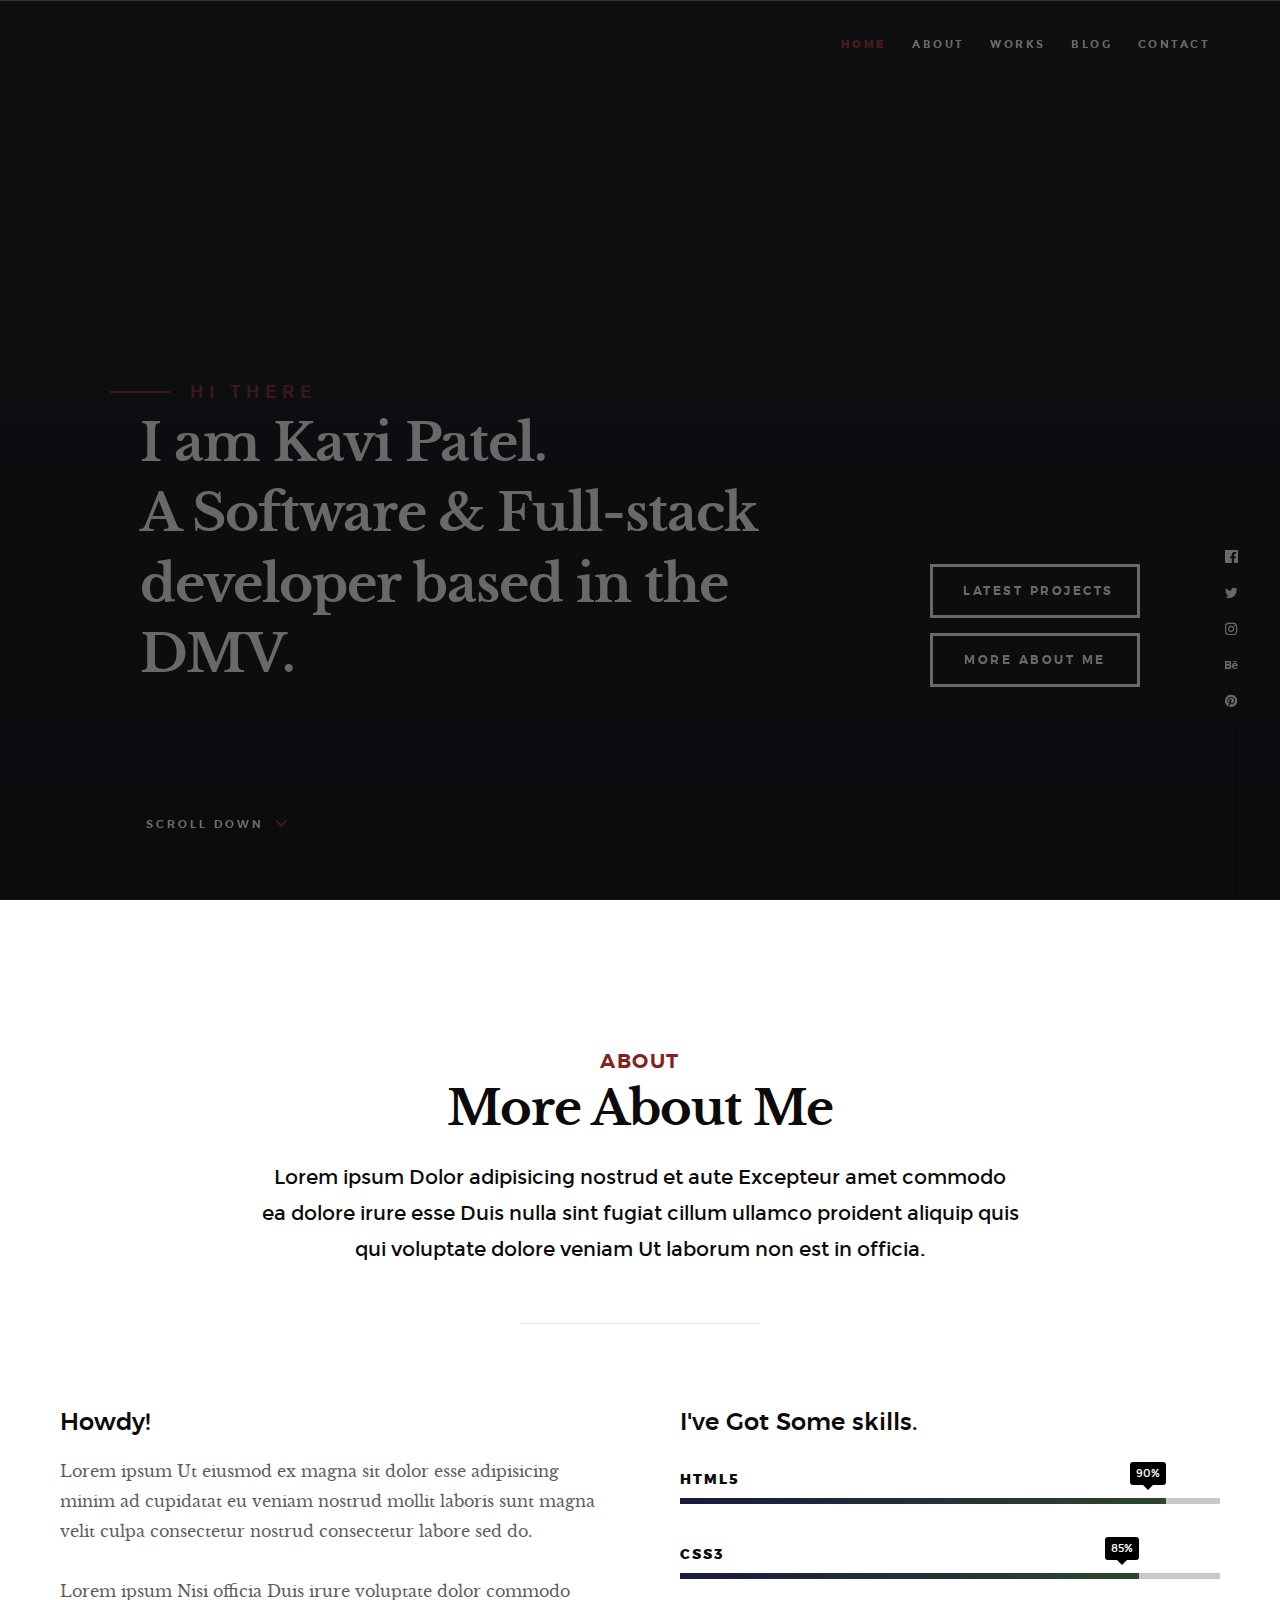
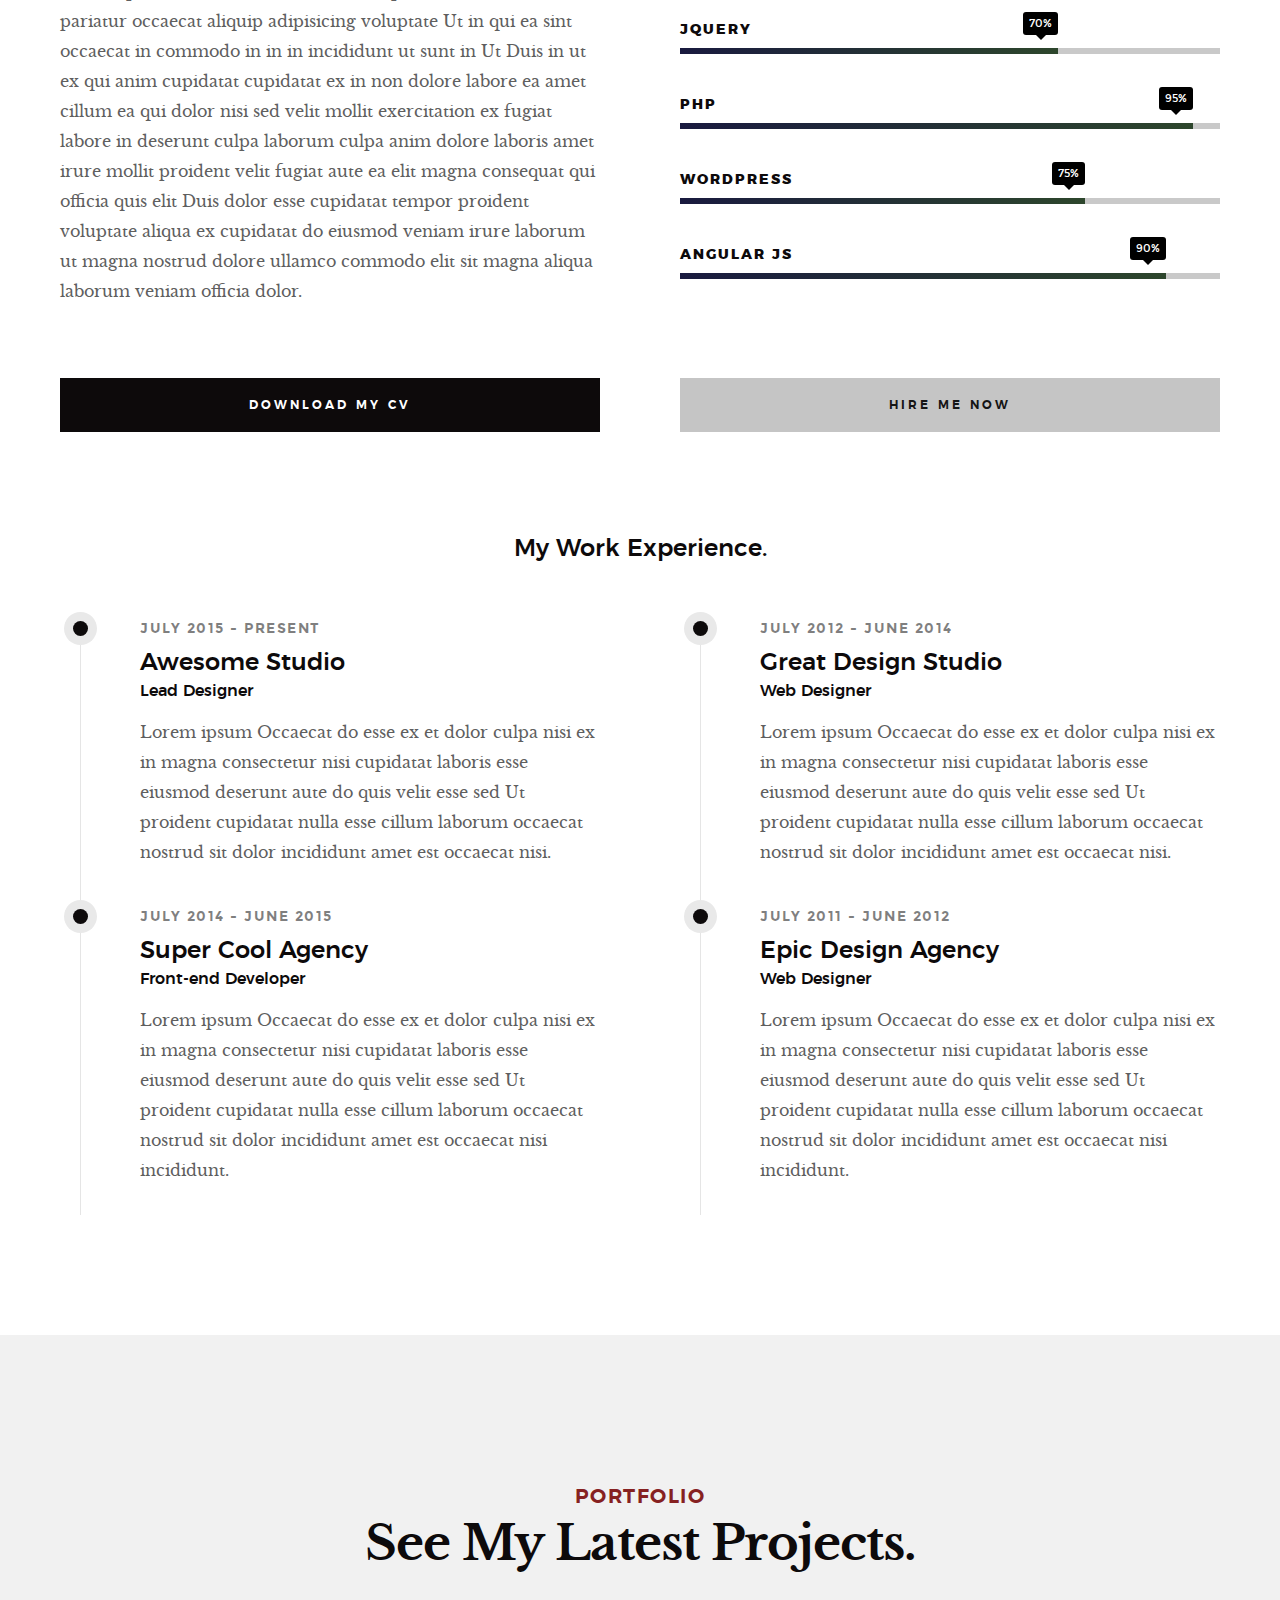
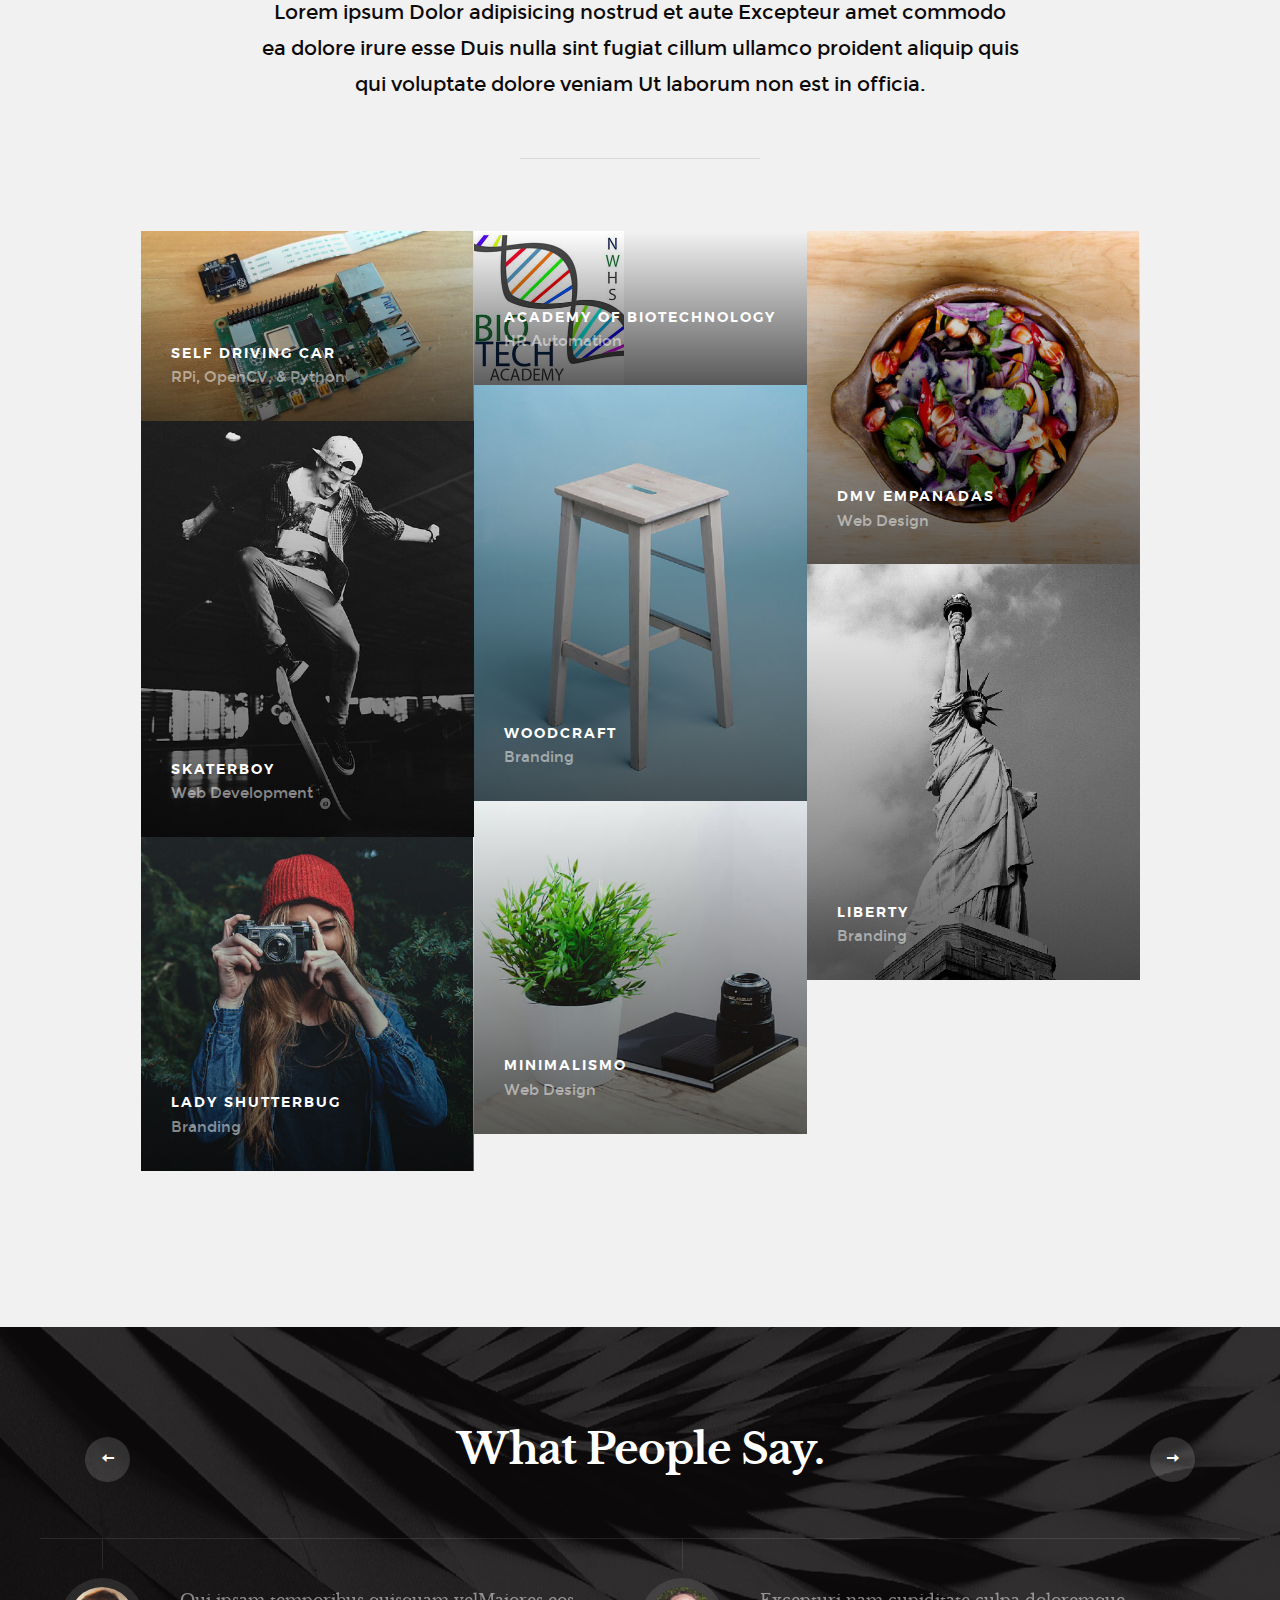
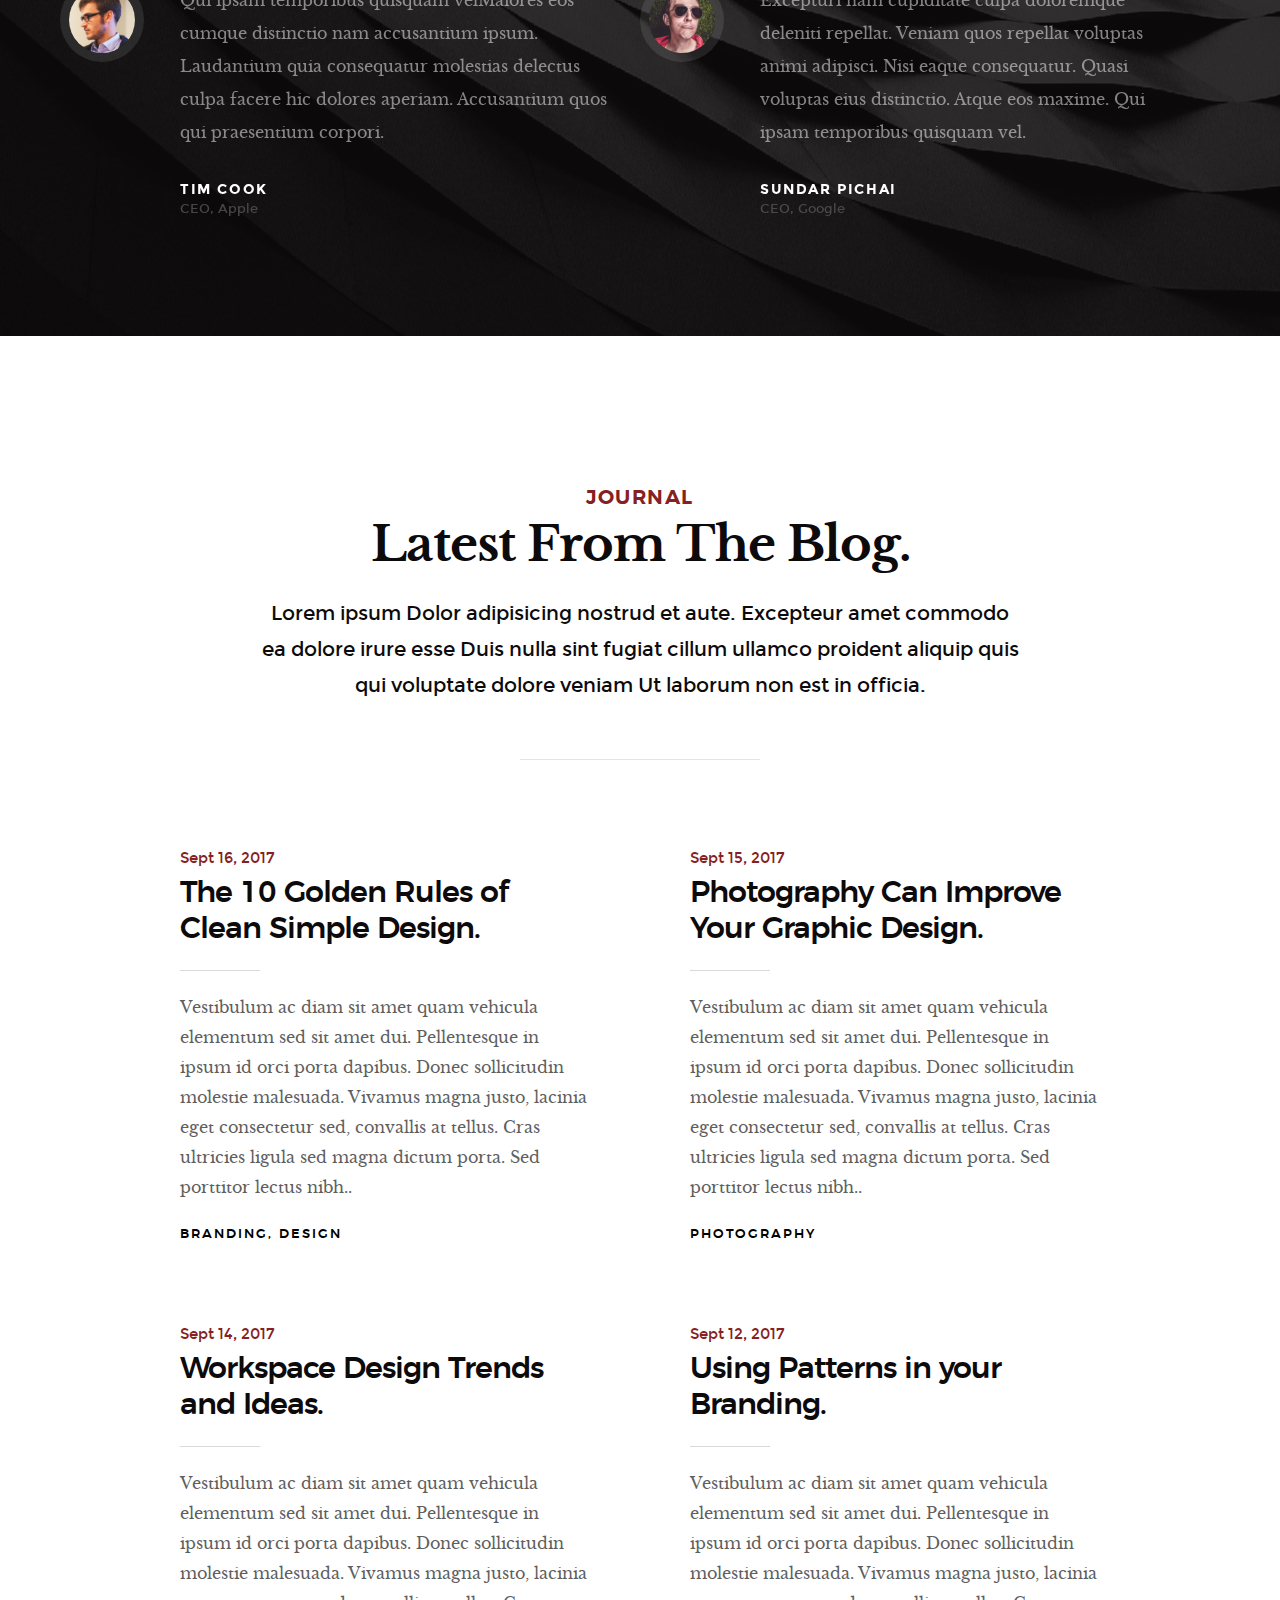
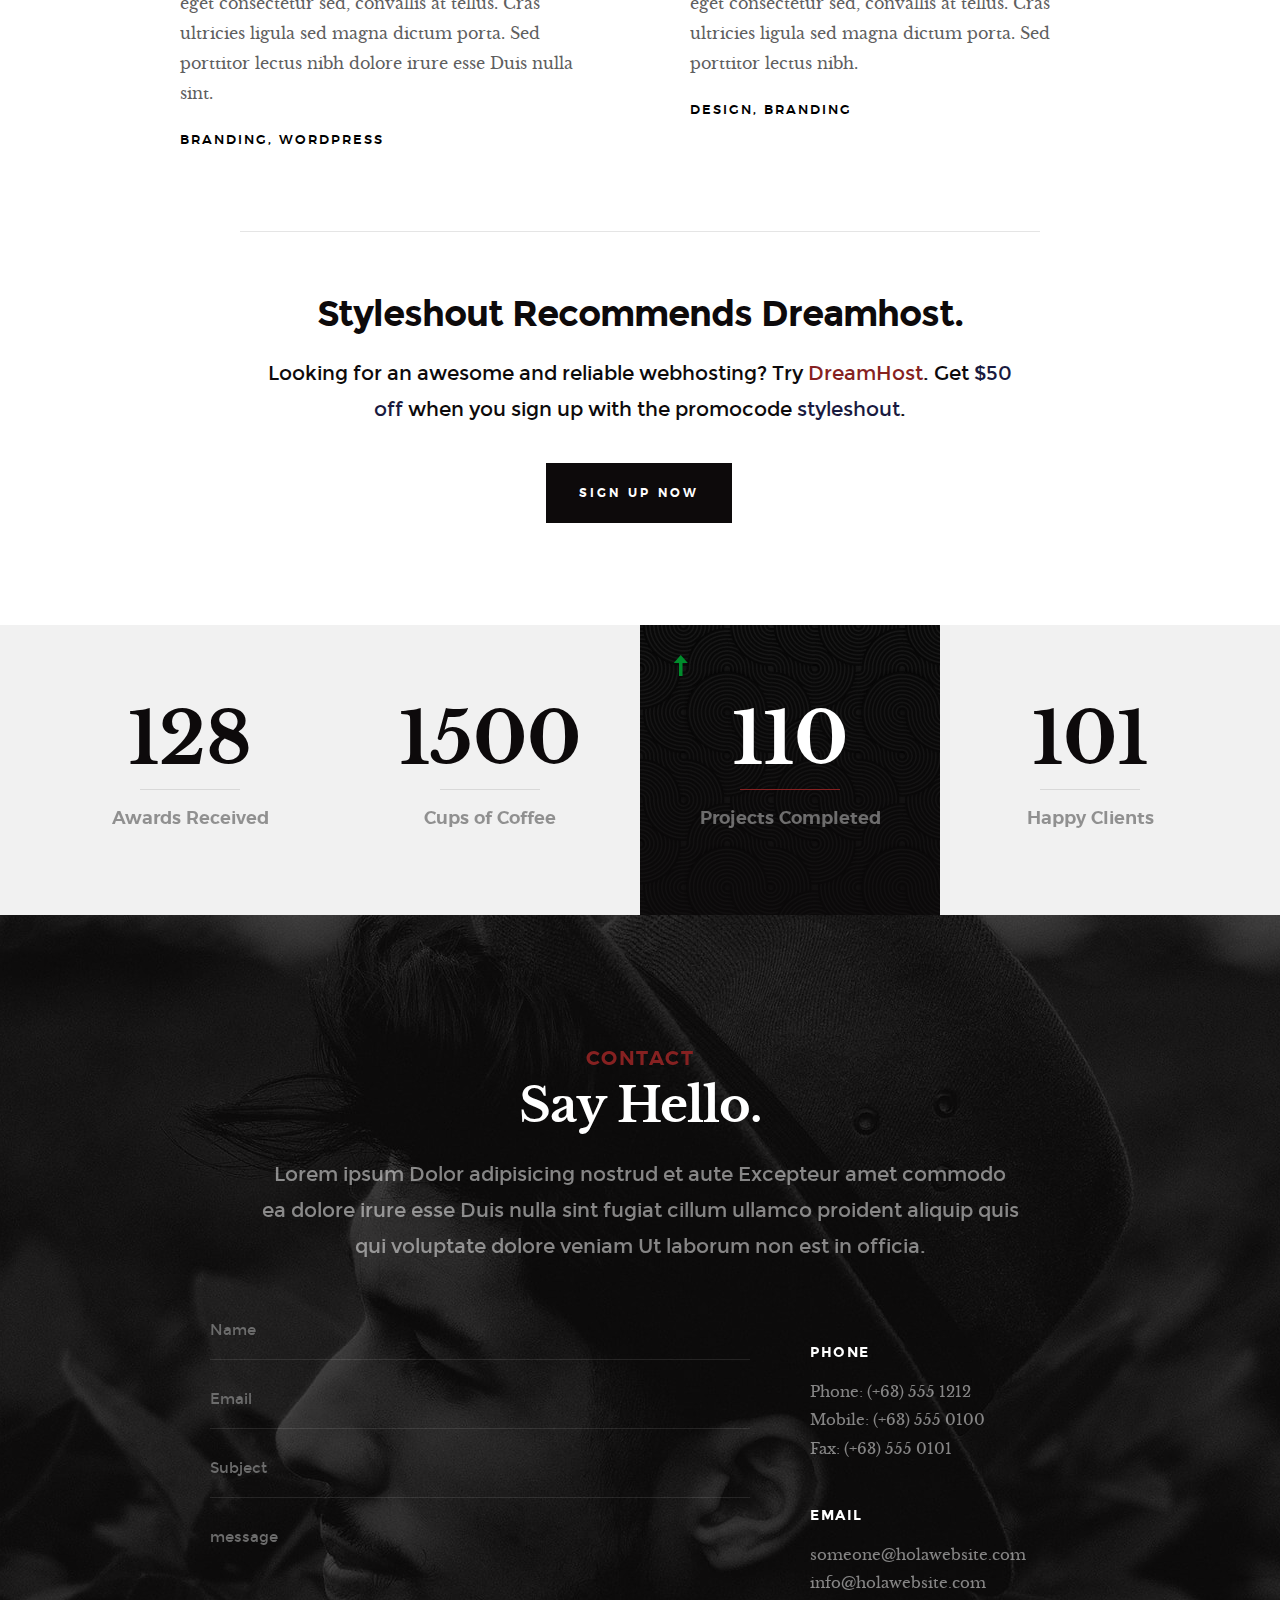
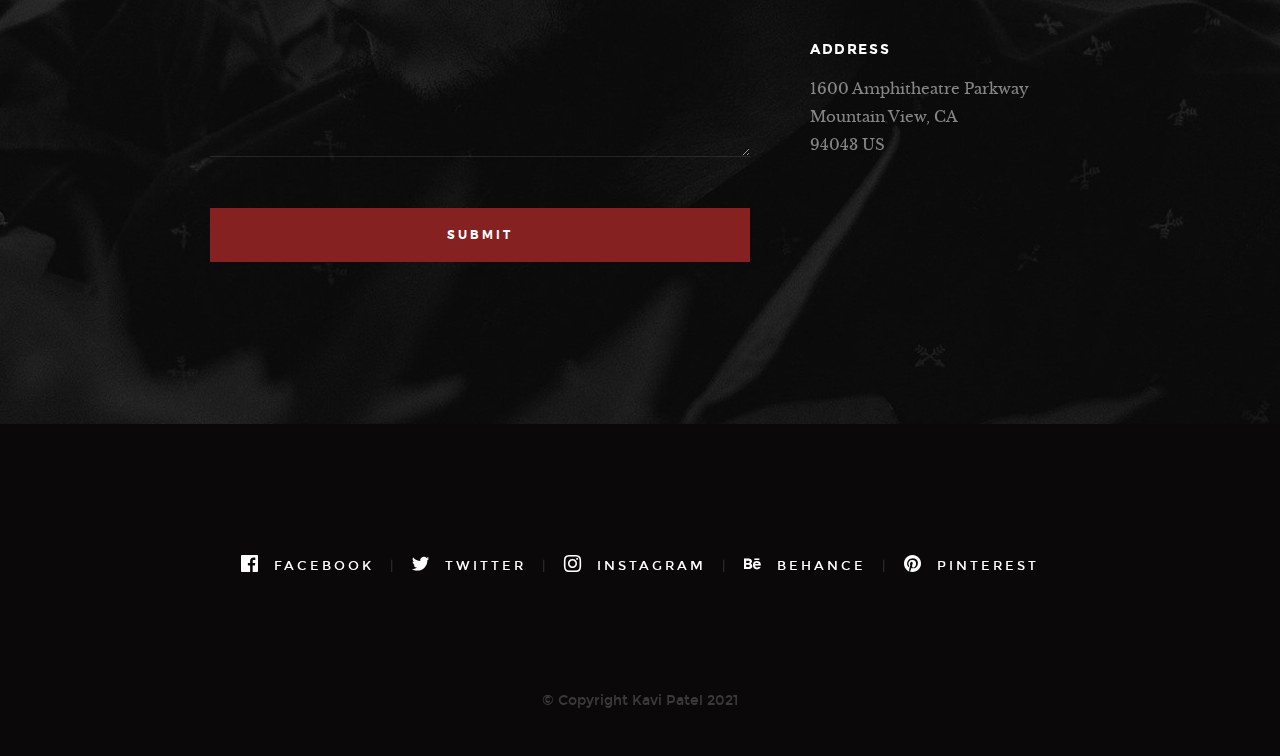
==== dev/index.html @ c916e12e "Test" ====
<!DOCTYPE html>
<!--[if lt IE 9 ]><html class="no-js oldie" lang="en"> <![endif]-->
<!--[if IE 9 ]><html class="no-js oldie ie9" lang="en"> <![endif]-->
<!--[if (gte IE 9)|!(IE)]><!-->
<html class="no-js" lang="en">
<!--<![endif]-->
<!--<script>
    location.replace("https://me.kavipatel.xyz/dev"); //REPLACE THIS LINK IN PRODUCTION ENVIRON
    </script>
-->
<head>

    <!--- basic page needs
    ================================================== -->
    <meta charset="utf-8">
    <title>Hola</title>
    <meta name="description" content="">
    <meta name="author" content="">

    <!-- mobile specific metas
    ================================================== -->
    <meta name="viewport" content="width=device-width, initial-scale=1">

    <!-- CSS
    ================================================== -->
    <link rel="stylesheet" href="css/base.css">
    <link rel="stylesheet" href="css/vendor.css">
    <link rel="stylesheet" href="css/main.css">

    <!-- script
    ================================================== -->
    <script src="js/modernizr.js"></script>
    <script src="js/pace.min.js"></script>

    <!-- favicons
    ================================================== -->
    <link rel="shortcut icon" href="favicon.ico" type="image/x-icon">
    <link rel="icon" href="favicon.ico" type="image/x-icon">

</head>

<body id="top">

    <!-- header
    ================================================== -->
    <header class="s-header">

        <div class="header-logo">
            <!--<a class="site-logo" href="index.html"><img src="images/logo.png" alt="Homepage"></a>-->
        </div>

        <nav class="header-nav-wrap">
            <ul class="header-nav">
                <li class="current"><a class="smoothscroll"  href="#home" title="home">Home</a></li>
                <li><a class="smoothscroll"  href="#about" title="about">About</a></li>
                <li><a class="smoothscroll"  href="#works" title="works">Works</a></li>
                <li><a class="smoothscroll"  href="#blog" title="blog">Blog</a></li>
                <li><a class="smoothscroll"  href="#contact" title="contact">Contact</a></li>
            </ul>
        </nav>

        <a class="header-menu-toggle" href="#0"><span>Menu</span></a>

    </header> <!-- end s-header -->


   <!-- home
   ================================================== -->
   <section id="home" class="s-home page-hero target-section" data-parallax="scroll" data-image-src="" data-natural-width=3000 data-natural-height=2000 data-position-y=center> <!--REPLACE IMG-->

        <div class="overlay"></div>
        <div class="shadow-overlay"></div>

        <div class="home-content">

            <div class="row home-content__main">

                <h3>Hi There</h3>

                <h1>
                    I am Kavi Patel.<br>
                    A Software & Full-stack<br>
                    developer based in the DMV.
                </h1>

                <div class="home-content__buttons">
                    <a href="#works" class="smoothscroll btn btn--stroke">
                        Latest Projects
                    </a>
                    <a href="#about" class="smoothscroll btn btn--stroke">
                        More About Me
                    </a>
                </div>

                <div class="home-content__scroll">
                    <a href="#about" class="scroll-link smoothscroll">
                        <span>Scroll Down</span>
                    </a>
                </div>

            </div>

        </div> <!-- end home-content -->

        <ul class="home-social">
            <li>
                <a href="#"><i class="im im-facebook" aria-hidden="true"></i><span>Facebook</span></a>
            </li>
            <li>
                <a href="#"><i class="im im-twitter" aria-hidden="true"></i><span>Twiiter</span></a>
            </li>
            <li>
                <a href="#"><i class="im im-instagram" aria-hidden="true"></i><span>Instagram</span></a>
            </li>
            <li>
                <a href="#"><i class="im im-behance" aria-hidden="true"></i><span>Behance</span></a>
            </li>
            <li>
                <a href="#"><i class="im im-pinterest" aria-hidden="true"></i><span>Pinterest</span></a>
            </li>
        </ul> 
        <!-- end home-social -->

    </section> <!-- end s-home -->


    <!-- about
    ================================================== -->
    <section id="about" class="s-about target-section">
        
        <div class="row narrow section-intro has-bottom-sep">
            <div class="col-full text-center">
                <h3>About</h3>
                <h1>More About Me</h1>
                <p class="lead">Lorem ipsum Dolor adipisicing nostrud et aute Excepteur amet commodo ea dolore irure esse Duis nulla sint fugiat cillum ullamco proident aliquip quis qui voluptate dolore veniam Ut laborum non est in officia.</p>
            </div>
        </div>

        <div class="row about-content">

            <div class="col-six tab-full left">
                <h3>Howdy!</h3>

                <p>Lorem ipsum Ut eiusmod ex magna sit dolor esse adipisicing minim ad cupidatat eu veniam nostrud mollit laboris sunt magna velit culpa consectetur nostrud consectetur labore sed do.</p>

                <p>
                Lorem ipsum Nisi officia Duis irure voluptate dolor commodo pariatur occaecat aliquip adipisicing voluptate Ut in qui ea sint occaecat in commodo in in in incididunt ut sunt in Ut Duis in ut ex qui anim cupidatat cupidatat ex in non dolore labore ea amet cillum ea qui dolor nisi sed velit mollit exercitation ex fugiat labore in deserunt culpa laborum culpa anim dolore laboris amet irure mollit proident velit fugiat aute ea elit magna consequat qui officia quis elit Duis dolor esse cupidatat tempor proident voluptate aliqua ex cupidatat do eiusmod veniam irure laborum ut magna nostrud dolore ullamco commodo elit sit magna aliqua laborum veniam officia dolor.	
                </p>
            </div>

            <div class="col-six tab-full right">
                <h3>I've Got Some skills.</h3>

                <ul class="skill-bars">
                    <li>
                    <div class="progress percent90"><span>90%</span></div>
                    <strong>HTML5</strong>
                    </li>
                    <li>
                    <div class="progress percent85"><span>85%</span></div>
                    <strong>CSS3</strong>
                    </li>
                    <li>
                    <div class="progress percent70"><span>70%</span></div>
                    <strong>JQuery</strong>
                    </li>
                    <li>
                    <div class="progress percent95"><span>95%</span></div>
                    <strong>PHP</strong>
                    </li>
                    <li>
                    <div class="progress percent75"><span>75%</span></div>
                    <strong>Wordpress</strong>
                    </li>   
                    <li>
                    <div class="progress percent90"><span>90%</span></div>
                    <strong>Angular JS</strong>
                    </li>   
                </ul>
            </div>

        </div> <!-- end about-content -->

        <div class="row about-content about-content--buttons">

            <div class="col-six tab-full left">
                <a href="#0" class="btn btn--primary full-width">Download My CV</a>
            </div>
            <div class="col-six tab-full right">
                <a href="#0" class="btn full-width">Hire Me Now</a>
            </div>

        </div> <!-- end about-content buttons -->

        <div class="row about-content about-content--timeline">

            <div class="col-full text-center">
                <h3>My Work Experience.</h3>
            </div>

            <div class="col-six tab-full left">
                <div class="timeline">

                    <div class="timeline__block">
                        <div class="timeline__bullet"></div>
                        <div class="timeline__header">
                            <p class="timeline__timeframe">July 2015 - Present</p>
                            <h3>Awesome Studio</h3>
                            <h5>Lead Designer</h5>
                        </div>
                        <div class="timeline__desc">
                            <p>Lorem ipsum Occaecat do esse ex et dolor culpa nisi ex in magna consectetur nisi cupidatat laboris esse eiusmod deserunt aute do quis velit esse sed Ut proident cupidatat nulla esse cillum laborum occaecat nostrud sit dolor incididunt amet est occaecat nisi.</p>
                        </div>
                    </div> <!-- end timeline__block -->

                    <div class="timeline__block">
                        <div class="timeline__bullet"></div>
                        <div class="timeline__header">
                            <p class="timeline__timeframe">July 2014 - June 2015</p>
                            <h3>Super Cool Agency</h3>
                            <h5>Front-end Developer</h5>
                        </div>
                        <div class="timeline__desc">	
                            <p>Lorem ipsum Occaecat do esse ex et dolor culpa nisi ex in magna consectetur nisi cupidatat laboris esse eiusmod deserunt aute do quis velit esse sed Ut proident cupidatat nulla esse cillum laborum occaecat nostrud sit dolor incididunt amet est occaecat nisi incididunt.</p>
                        </div>
                    </div> <!-- end timeline__block -->

                </div> <!-- end timeline -->
            </div> <!-- end left -->

            <div class="col-six tab-full right">
                <div class="timeline">

                    <div class="timeline__block">
                        <div class="timeline__bullet"></div>
                        <div class="timeline__header">
                            <p class="timeline__timeframe">July 2012 - June 2014</p>
                            <h3>Great Design Studio</h3>
                            <h5>Web Designer</h5>
                        </div>
                        <div class="timeline__desc">
                            <p>Lorem ipsum Occaecat do esse ex et dolor culpa nisi ex in magna consectetur nisi cupidatat laboris esse eiusmod deserunt aute do quis velit esse sed Ut proident cupidatat nulla esse cillum laborum occaecat nostrud sit dolor incididunt amet est occaecat nisi.</p>
                        </div>
                    </div> <!-- end timeline__block -->

                    <div class="timeline__block">
                        <div class="timeline__bullet"></div>
                        <div class="timeline__header">
                            <p class="timeline__timeframe">July 2011 - June 2012</p>
                            <h3>Epic Design Agency</h3>
                            <h5>Web Designer</h5>
                        </div>
                        <div class="timeline__desc">
                            <p>Lorem ipsum Occaecat do esse ex et dolor culpa nisi ex in magna consectetur nisi cupidatat laboris esse eiusmod deserunt aute do quis velit esse sed Ut proident cupidatat nulla esse cillum laborum occaecat nostrud sit dolor incididunt amet est occaecat nisi incididunt.</p>
                        </div>
                    </div> <!-- end timeline__block -->

                </div> <!-- end timeline -->
            </div> <!-- end right -->

        </div> <!-- end about-content timeline -->

    </section> <!-- end about -->
    

    <!-- works
    ================================================== -->
    <section id="works" class="s-works target-section">

        <div class="row narrow section-intro has-bottom-sep">
            <div class="col-full">
                <h3>Portfolio</h3>
                <h1>See My Latest Projects.</h1>
                
                <p class="lead">Lorem ipsum Dolor adipisicing nostrud et aute Excepteur amet commodo ea dolore irure esse Duis nulla sint fugiat cillum ullamco proident aliquip quis qui voluptate dolore veniam Ut laborum non est in officia.</p>
            </div>
        </div>

        <div class="row masonry-wrap">
            <div class="masonry">

                <div class="masonry__brick">
                    <div class="item-folio">

                        <div class="item-folio__thumb">
                            <a href="images/portfolio/Pi.jpg" class="thumb-link" title="The Beetle Car" data-size="1050x700">
                                <img src="images/portfolio/Pi.jpg" 
                                     srcset="images/portfolio/Pi.jpg 1x, images/portfolio/Pi.jpg 2x" alt="">
                                <span class="shadow-overlay"></span>
                            </a>
                        </div>

                        <div class="item-folio__text">
                            <h3 class="item-folio__title">
                                Self Driving Car
                            </h3>
                            <p class="item-folio__cat">
                                RPi, OpenCV, & Python
                            </p>
                        </div>

                        <a href="https://www.behance.net/" class="item-folio__project-link" title="Project link">
                            <i class="im im-link"></i>
                        </a>

                        <div class="item-folio__caption">
                            <p>Using and Editing OpenCV pre-image processing techniques to develop lane lines. Want to clone it! Check it out <a href="https://github.com/kavipatel04/autonomousDrive">here.</a></p>
                        </div>

                    </div> <!-- end item-folio -->
                </div> <!-- end masonry__brick -->

                <div class="masonry__brick">
                    <div class="item-folio">

                        <div class="item-folio__thumb">
                            <a href="images/portfolio/biotech.jpg" class="thumb-link" title="Lighthouse" data-size="1050x700">
                                <img src="images/portfolio/biotech.jpg" 
                                     srcset="images/portfolio/biotech.jpg 1x, images/portfolio/biotech.jpg 2x" alt="">
                                <span class="shadow-overlay"></span>
                            </a>
                        </div>

                        <div class="item-folio__text">
                            <h3 class="item-folio__title">
                                Academy of Biotechnology
                            </h3>
                            <p class="item-folio__cat">
                                HR Automation
                            </p>
                        </div>

                        <a href="https://github.com/kavipatel04/testsilberapps.github.io/blob/master/Mail_Service_AOB.ipynb" class="item-folio__project-link" title="Project link">
                            <i class="im im-link"></i>
                        </a>

                        <div class="item-folio__caption">
                            <p>Using Google Colab to write scripts to automatically send out emails to students who missed meetings! Check it out <p style="color:aqua"><a href="https://github.com/kavipatel04/testsilberapps.github.io/blob/master/Mail_Service_AOB.ipynb">here.</a></p></p>
                        </div>

                    </div> <!-- end item-folio -->
                </div> <!-- end masonry__brick -->

                <div class="masonry__brick">
                    <div class="item-folio">

                        <div class="item-folio__thumb">
                            <a href="images/portfolio/gallery/g-salad.jpg" class="thumb-link" data-size="1050x700">
                                <img src="images/portfolio/salad.jpg" 
                                     srcset="images/portfolio/salad.jpg 1x, images/portfolio/salad@2x.jpg 2x" alt="">
                                <span class="shadow-overlay"></span>
                            </a>
                        </div>

                        <div class="item-folio__text">
                            <h3 class="item-folio__title">
                                DMV Empanadas
                            </h3>
                            <p class="item-folio__cat">
                                Web Design
                            </p>
                        </div>

                        <a href="https://www.behance.net/" class="item-folio__project-link" title="Project link">
                            <i class="im im-link"></i>
                        </a>

                        <span class="item-folio__caption">
                            <p>Vero molestiae sed aut natus excepturi. Et tempora numquam. Temporibus iusto quo.Unde dolorem corrupti neque nisi.</p>
                        </span>

                    </div> <!-- end item-folio -->
                </div> <!-- end masonry__brick -->

                <div class="masonry__brick">
                    <div class="item-folio">

                        <div class="item-folio__thumb">
                            <a href="images/portfolio/gallery/g-woodcraft.jpg" class="thumb-link" data-size="1050x700">
                                <img src="images/portfolio/woodcraft.jpg"
                                     srcset="images/portfolio/woodcraft.jpg 1x, images/portfolio/woodcraft@2x.jpg 2x" alt="">
                                <span class="shadow-overlay"></span>
                            </a>
                        </div>

                        <div class="item-folio__text">
                            <h3 class="item-folio__title">
                                Woodcraft
                            </h3>
                            <p class="item-folio__cat">
                                Branding
                            </p>
                        </div>

                        <a href="https://www.behance.net/" class="item-folio__project-link" title="Project link">
                            <i class="im im-link"></i>
                        </a>

                        <span class="item-folio__caption">
                            <p>Vero molestiae sed aut natus excepturi. Et tempora numquam. Temporibus iusto quo.Unde dolorem corrupti neque nisi.</p>
                        </span>

                    </div> <!-- end item-folio -->
                </div> <!-- end masonry__brick -->

                <div class="masonry__brick">
                    <div class="item-folio">

                        <div class="item-folio__thumb">
                            <a href="images/portfolio/gallery/g-skaterboy.jpg" class="thumb-link" data-size="1050x700">
                                <img src="images/portfolio/skaterboy.jpg"
                                     srcset="images/portfolio/skaterboy.jpg 1x, images/portfolio/skaterboy@2x.jpg 2x" alt="">
                                <span class="shadow-overlay"></span>
                            </a>
                        </div>

                        <div class="item-folio__text">
                            <h3 class="item-folio__title">
                                Skaterboy
                            </h3>
                            <p class="item-folio__cat">
                                Web Development
                            </p>
                        </div>

                        <a href="https://www.behance.net/" class="item-folio__project-link" title="Project link">
                            <i class="im im-link"></i>
                        </a>

                        <span class="item-folio__caption">
                            <p>Vero molestiae sed aut natus excepturi. Et tempora numquam. Temporibus iusto quo.Unde dolorem corrupti neque nisi.</p>
                        </span>

                    </div> <!-- end item-folio -->
                </div> <!-- end masonry__brick -->

                <div class="masonry__brick">
                    <div class="item-folio">

                        <div class="item-folio__thumb">
                            <a href="images/portfolio/gallery/g-liberty.jpg" class="thumb-link" data-size="1050x700">
                                <img src="images/portfolio/liberty.jpg"
                                     srcset="images/portfolio/liberty.jpg 1x, images/portfolio/liberty@2x.jpg 2x" alt="">
                                <span class="shadow-overlay"></span>
                            </a>
                        </div>

                        <div class="item-folio__text">
                            <h3 class="item-folio__title">
                                Liberty
                            </h3>
                            <p class="item-folio__cat">
                                Branding
                            </p>
                        </div>

                        <a href="https://www.behance.net/" class="item-folio__project-link" title="Project link">
                            <i class="im im-link"></i>
                        </a>

                        <span class="item-folio__caption">
                            <p>Vero molestiae sed aut natus excepturi. Et tempora numquam. Temporibus iusto quo.Unde dolorem corrupti neque nisi.</p>
                        </span>

                    </div> <!-- end item-folio -->
                </div> <!-- end masonry__brick -->

                <div class="masonry__brick">
                    <div class="item-folio">

                        <div class="item-folio__thumb">
                            <a href="images/portfolio/gallery/g-minimalismo.jpg" class="thumb-link" data-size="1050x700">
                                <img src="images/portfolio/minimalismo.jpg"
                                     srcset="images/portfolio/minimalismo.jpg 1x, images/portfolio/minimalismo@2x.jpg 2x" alt="">
                                <span class="shadow-overlay"></span>
                            </a>
                        </div>

                        <div class="item-folio__text">
                            <h3 class="item-folio__title">
                                Minimalismo
                            </h3>
                            <p class="item-folio__cat">
                                Web Design
                            </p>
                        </div>

                        <a href="https://www.behance.net/" class="item-folio__project-link" title="Project link">
                            <i class="im im-link"></i>
                        </a>

                        <span class="item-folio__caption">
                            <p>Vero molestiae sed aut natus excepturi. Et tempora numquam. Temporibus iusto quo.Unde dolorem corrupti neque nisi.</p>
                        </span>

                    </div> <!-- end item-folio -->
                </div> <!-- end masonry__brick -->

                <div class="masonry__brick">
                    <div class="item-folio">

                        <div class="item-folio__thumb">
                            <a href="images/portfolio/gallery/g-shutterbug.jpg" class="thumb-link" data-size="1050x700">
                                <img src="images/portfolio/shutterbug.jpg"
                                     srcset="images/portfolio/shutterbug.jpg 1x, images/portfolio/shutterbug@2x.jpg 2x" alt="">
                                <span class="shadow-overlay"></span>
                            </a>
                        </div>

                        <div class="item-folio__text">
                            <h3 class="item-folio__title">
                                Lady Shutterbug
                            </h3>
                            <p class="item-folio__cat">
                                Branding
                            </p>
                        </div>

                        <a href="https://www.behance.net/" class="item-folio__project-link" title="Project link">
                            <i class="im im-link"></i>
                        </a>

                        <span class="item-folio__caption">
                            <p>Vero molestiae sed aut natus excepturi. Et tempora numquam. Temporibus iusto quo.Unde dolorem corrupti neque nisi.</p>
                        </span>

                    </div> <!-- end item-folio -->
                </div> <!-- end masonry__brick -->

            </div>
        </div> <!-- end masonry -->

    </section> <!-- end works -->



    <!-- testimonials
    ================================================== -->
    <div class="s-testimonials">

        <div class="overlay"></div>

        <div class="row testimonials-header">
            <div class="col-full">
                <h1 class="h02">What People Say.</h1>
            </div>
        </div>

        <div class="row testimonials">

            <div class="col-full testimonials__slider">

                <div class="testimonials__slide">
                    <img src="images/avatars/user-01.jpg" alt="Author image" class="testimonials__avatar">
                    <p>Qui ipsam temporibus quisquam velMaiores eos cumque distinctio nam accusantium ipsum. 
                    Laudantium quia consequatur molestias delectus culpa facere hic dolores aperiam. Accusantium quos qui praesentium corpori.</p>
                    <div class="testimonials__author h06">
                        Tim Cook
                        <span>CEO, Apple</span>
                    </div>
                </div>

                <div class="testimonials__slide">
                    <img src="images/avatars/user-05.jpg" alt="Author image" class="testimonials__avatar">
                    <p>Excepturi nam cupiditate culpa doloremque deleniti repellat. Veniam quos repellat voluptas animi adipisci.
                    Nisi eaque consequatur. Quasi voluptas eius distinctio. Atque eos maxime. Qui ipsam temporibus quisquam vel.</p>
                    <div class="testimonials__author h06">
                        Sundar Pichai
                        <span>CEO, Google</span>
                    </div>
                </div>

                <div class="testimonials__slide">
                    <img src="images/avatars/user-02.jpg" alt="Author image" class="testimonials__avatar">
                    <p>Repellat dignissimos libero. Qui sed at corrupti expedita voluptas odit. Nihil ea quia nesciunt. Ducimus aut sed ipsam.  
                    Autem eaque officia cum exercitationem sunt voluptatum accusamus. Quasi voluptas eius distinctio.</p>
                    <div class="testimonials__author h06">
                        Satya Nadella
                        <span>CEO, Microsoft</span>
                    </div>
                </div>
                
            </div> <!-- end testimonials__slider -->

        </div> <!-- end testimonials -->

    </div> <!-- end s-testimonials -->


    <!-- blog
    ================================================== -->
    <section id="blog" class="s-blog target-section">

        <div class="row narrow section-intro has-bottom-sep">
            <div class="col-full">
                <h3>Journal</h3>
                <h1>Latest From The Blog.</h1>
                <p class="lead">Lorem ipsum Dolor adipisicing nostrud et aute. 
                Excepteur amet commodo ea dolore irure esse Duis nulla sint fugiat cillum 
                ullamco proident aliquip quis qui voluptate dolore veniam Ut laborum non est in officia.</p>
            </div>
        </div>

        <div class="row blog-content">
            <div class="col-full">

                <div class="blog-list block-1-2 block-tab-full">
                    <article class="col-block">
                                
                        <div class="blog-date">
                            <a href="blog-single.html">Sept 16, 2017</a>
                        </div>  
                        
                        <h2 class="h01"><a href="blog-single.html">The 10 Golden Rules of Clean Simple Design.</a></h2>
                        <p>
                        Vestibulum ac diam sit amet quam vehicula elementum sed sit amet dui. Pellentesque in ipsum id orci porta dapibus. Donec sollicitudin molestie malesuada. Vivamus magna justo, lacinia eget consectetur sed, convallis at tellus. Cras ultricies ligula sed magna dictum porta. Sed porttitor lectus nibh..
                        </p>

                        <div class="blog-cat">
                                <a href="blog.html">Branding</a><a href="blog.html">Design</a>
                        </div>

                        
                    </article>
                    <article class="col-block">
                                
                        <div class="blog-date">
                            <a href="blog-single.html">Sept 15, 2017</a>
                        </div>  
                        
                        <h2 class="h01"><a href="blog-single.html">Photography Can Improve Your Graphic Design.</a></h2>
                        <p>
                        Vestibulum ac diam sit amet quam vehicula elementum sed sit amet dui. Pellentesque in ipsum id orci porta dapibus. Donec sollicitudin molestie malesuada. Vivamus magna justo, lacinia eget consectetur sed, convallis at tellus. Cras ultricies ligula sed magna dictum porta. Sed porttitor lectus nibh..
                        </p>

                        <div class="blog-cat">
                            <a href="blog.html">Photography</a>
                        </div>

                        
                    </article>
                    <article class="col-block">
                        
                        <div class="blog-date">
                            <a href="blog-single.html">Sept 14, 2017</a>
                        </div>

                        <h2 class="h01"><a href="blog-single.html">Workspace Design Trends and Ideas.</a></h2>
                        <p>
                        Vestibulum ac diam sit amet quam vehicula elementum sed sit amet dui. Pellentesque in ipsum id orci porta dapibus. Donec sollicitudin molestie malesuada. Vivamus magna justo, lacinia eget consectetur sed, convallis at tellus. Cras ultricies ligula sed magna dictum porta. Sed porttitor lectus nibh dolore irure esse Duis nulla sint.
                        </p>

                        <div class="blog-cat">
                            <a href="blog.html">Branding</a><a href="blog.html">Wordpress</a>
                        </div>
                    </article>
                    <article class="col-block">
                        
                        <div class="blog-date">
                            <a href="blog-single.html">Sept 12, 2017</a>
                        </div>    
                        <h2 class="h01"><a href="blog-single.html">Using Patterns in your Branding.</a></h2>
                        <p>
                        Vestibulum ac diam sit amet quam vehicula elementum sed sit amet dui. Pellentesque in ipsum id orci porta dapibus. Donec sollicitudin molestie malesuada. Vivamus magna justo, lacinia eget consectetur sed, convallis at tellus. Cras ultricies ligula sed magna dictum porta. Sed porttitor lectus nibh.
                        </p>

                        <div class="blog-cat">
                            <a href="blog.html">Design</a><a href="blog.html">Branding</a>
                        </div>
                    </article>
                </div> <!-- end blog-list -->

            </div> <!-- end col-full -->
        </div> <!-- end blog-content -->

    </section> <!-- end s-blog -->


    <!-- s-cta
    ================================================== -->
    <section class="s-cta">
        
        <div class="row narrow cta">

            <div class="col-full cta__content">

                <h2 class="h01"><a href="http://www.dreamhost.com/r.cgi?287326|STYLESHOUT">Styleshout Recommends Dreamhost.</a></h2>

                <p class="lead">
                Looking for an awesome and reliable webhosting? Try <a href="http://www.dreamhost.com/r.cgi?287326|STYLESHOUT">DreamHost</a>.
                Get <span>$50 off</span> when you sign up with the promocode <span>styleshout</span>.
                </p>

                <div class="cta__action">
                    <a class="btn btn--primary btn--large" href="http://www.dreamhost.com/r.cgi?287326|STYLESHOUT">Sign Up Now</a>
                </div>	

            </div>

        </div> <!-- end cta -->
        
    </section>


    <!-- s-stats
    ================================================== -->
    <section id="stats" class="s-stats">
        <div class="row block-1-4 block-tab-1-2 block-mob-full stats">

            <div class="col-block stats__col ">
                <div class="stats__count">
                    128
                </div>
                <h4>Awards Received</h4>
            </div>
            <div class="col-block stats__col">
                <div class="stats__count">
                    1500
                </div>
                <h4>Cups of Coffee</h4>
            </div>
            <div class="col-block stats__col stats__col--highlight">
                <div class="stats__upsign">
                    <a href="#"><i class="im im-arrow-up" aria-hidden="true"></i></a>
                </div>
                <div class="stats__count">
                    110
                </div>
                <h4>Projects Completed</h4>
            </div>
            <div class="col-block stats__col">
                <div class="stats__count">
                    101
                </div>
                <h4>Happy Clients</h4> 
            </div>

        </div>
    </section> <!-- end s-stats -->


    <!-- s-stats
    ================================================== -->
    <section id="contact" class="s-contact target-section">

        <div class="overlay"></div>

        <div class="row narrow section-intro">
            <div class="col-full">
                <h3>Contact</h3>
                <h1>Say Hello.</h1>
                
                <p class="lead">Lorem ipsum Dolor adipisicing nostrud et aute Excepteur amet commodo ea dolore irure esse Duis nulla sint fugiat cillum ullamco proident aliquip quis qui voluptate dolore veniam Ut laborum non est in officia.</p>
            </div>
        </div>

        <div class="row contact__main">
            <div class="col-eight tab-full contact__form">
                <form name="contactForm" id="contactForm" method="post" action="">
                    <fieldset>
    
                    <div class="form-field">
                        <input name="contactName" type="text" id="contactName" placeholder="Name" value="" minlength="2" required="" aria-required="true" class="full-width">
                    </div>
                    <div class="form-field">
                        <input name="contactEmail" type="email" id="contactEmail" placeholder="Email" value="" required="" aria-required="true" class="full-width">
                    </div>
                    <div class="form-field">
                        <input name="contactSubject" type="text" id="contactSubject" placeholder="Subject" value="" class="full-width">
                    </div>
                    <div class="form-field">
                        <textarea name="contactMessage" id="contactMessage" placeholder="message" rows="10" cols="50" required="" aria-required="true" class="full-width"></textarea>
                    </div>
                    <div class="form-field">
                        <button class="full-width btn--primary">Submit</button>
                        <div class="submit-loader">
                            <div class="text-loader">Sending...</div>
                            <div class="s-loader">
                                <div class="bounce1"></div>
                                <div class="bounce2"></div>
                                <div class="bounce3"></div>
                            </div>
                        </div>
                    </div>
    
                    </fieldset>
                </form>

                <!-- contact-warning -->
                <div class="message-warning">
                    Something went wrong. Please try again.
                </div> 
            
                <!-- contact-success -->
                <div class="message-success">
                    Your message was sent, thank you!<br>
                </div>
                        
            </div>
            <div class="col-four tab-full contact__infos">
                <h4 class="h06">Phone</h4>
                <p>Phone: (+63) 555 1212<br>
                Mobile: (+63) 555 0100<br>
                Fax: (+63) 555 0101
                </p>

                <h4 class="h06">Email</h4>
                <p>someone@holawebsite.com<br>
                info@holawebsite.com
                </p>

                <h4 class="h06">Address</h4>
                <p>
                1600 Amphitheatre Parkway<br>
                Mountain View, CA<br>
                94043 US
                </p>
            </div>

        </div>

    </section> <!-- end s-contact -->


    <!-- footer
    ================================================== -->
    <footer>
        <div class="row">
            <div class="col-full">

                <div class="footer-logo">
                    <!--<a class="footer-site-logo" href="#0"><img src="images/logo.png" alt="Homepage"></a>-->
                </div>

                <ul class="footer-social">
                    <li><a href="#0">
                        <i class="im im-facebook" aria-hidden="true"></i>
                        <span>Facebook</span>
                    </a></li>
                    <li><a href="#0">
                        <i class="im im-twitter" aria-hidden="true"></i>
                        <span>Twitter</span>
                    </a></li>
                    <li><a href="#0">
                        <i class="im im-instagram" aria-hidden="true"></i>
                        <span>Instagram</span>
                    </a></li>
                    <li><a href="#0">
                        <i class="im im-behance" aria-hidden="true"></i>
                        <span>Behance</span>
                    </a></li>
                    <li><a href="#0">
                        <i class="im im-pinterest" aria-hidden="true"></i>
                        <span>Pinterest</span>
                    </a></li>
                </ul>
                    
            </div>
        </div>

        <div class="row footer-bottom">

            <div class="col-twelve">
                <div class="copyright">
                    <span>© Copyright Kavi Patel 2021</span> 
                    <!--<span>Design by <a href="https://www.styleshout.com/">styleshout</a></span>	-->
                </div>

                <div class="go-top">
                <a class="smoothscroll" title="Back to Top" href="#top"><i class="im im-arrow-up" aria-hidden="true"></i></a>
                </div>
            </div>

        </div> <!-- end footer-bottom -->

    </footer> <!-- end footer -->


    <!-- photoswipe background
    ================================================== -->
    <div aria-hidden="true" class="pswp" role="dialog" tabindex="-1">

        <div class="pswp__bg"></div>
        <div class="pswp__scroll-wrap">

            <div class="pswp__container">
                <div class="pswp__item"></div>
                <div class="pswp__item"></div>
                <div class="pswp__item"></div>
            </div>

            <div class="pswp__ui pswp__ui--hidden">
                <div class="pswp__top-bar">
                    <div class="pswp__counter"></div><button class="pswp__button pswp__button--close" title="Close (Esc)"></button> <button class="pswp__button pswp__button--share" title=
                    "Share"></button> <button class="pswp__button pswp__button--fs" title="Toggle fullscreen"></button> <button class="pswp__button pswp__button--zoom" title=
                    "Zoom in/out"></button>
                    <div class="pswp__preloader">
                        <div class="pswp__preloader__icn">
                            <div class="pswp__preloader__cut">
                                <div class="pswp__preloader__donut"></div>
                            </div>
                        </div>
                    </div>
                </div>
                <div class="pswp__share-modal pswp__share-modal--hidden pswp__single-tap">
                    <div class="pswp__share-tooltip"></div>
                </div><button class="pswp__button pswp__button--arrow--left" title="Previous (arrow left)"></button> <button class="pswp__button pswp__button--arrow--right" title=
                "Next (arrow right)"></button>
                <div class="pswp__caption">
                    <div class="pswp__caption__center"></div>
                </div>
            </div>

        </div>

    </div><!-- end photoSwipe background -->

    <div id="preloader">
        <div id="loader"></div>
    </div>


    <!-- Java Script
    ================================================== -->
    <script src="js/jquery-3.2.1.min.js"></script>
    <script src="js/plugins.js"></script>
    <script src="js/main.js"></script>

</body>

</html>
---- dev/css/base.css ----
/* =================================================================== 
 *
 *  Hola v1.0 Base Stylesheet
 *  10-02-2017
 *  ------------------------------------------------------------------
 *
 *  TOC:
 *  # Normalize
 *  # Basic/base setup styles
 *      ## Media
 *      ## Typography resets
 *      ## links
 *      ## inputs
 *  # grid
 *      ## medium size devices
 *      ## tablets
 *      ## mobile devices
 *      ## small mobile devices
 *  # block grids
 *      ## medium size devices
 *      ## tablets
 *      ## mobile devices
 *      ## small mobile devices
 *  # MISC
 *
 * =================================================================== */


/* ===================================================================
 * # normalize
 * normalize.css v5.0.0 | MIT License | 
 * github.com/necolas/normalize.css
 *
 * ------------------------------------------------------------------- */

html {
    font-family: sans-serif;
    line-height: 1.15;
    -ms-text-size-adjust: 100%;
    -webkit-text-size-adjust: 100%;
}

body {
    margin: 0;
}

article, aside, footer, header, nav, section {
    display: block;
}

h1 {
    font-size: 2em;
    margin: 0.67em 0;
}

figcaption, figure, main {
    display: block;
}

figure {
    margin: 1em 40px;
}

hr {
    box-sizing: content-box;
    height: 0;
    overflow: visible;
}

pre {
    font-family: monospace, monospace;
    font-size: 1em;
}

a {
    background-color: transparent;
    -webkit-text-decoration-skip: objects;
}

a:active, a:hover {
    outline-width: 0;
}

abbr[title] {
    border-bottom: none;
    text-decoration: underline;
    text-decoration: underline dotted;
}

b, strong {
    font-weight: inherit;
}

b, strong {
    font-weight: bolder;
}

code, kbd, samp {
    font-family: monospace, monospace;
    font-size: 1em;
}

dfn {
    font-style: italic;
}

mark {
    background-color: #ff0;
    color: #000;
}

small {
    font-size: 80%;
}

sub, sup {
    font-size: 75%;
    line-height: 0;
    position: relative;
    vertical-align: baseline;
}

sub {
    bottom: -0.25em;
}

sup {
    top: -0.5em;
}

audio, video {
    display: inline-block;
}

audio:not([controls]) {
    display: none;
    height: 0;
}

img {
    border-style: none;
}

svg:not(:root) {
    overflow: hidden;
}

button, input, optgroup, select, textarea {
    font-family: sans-serif;
    font-size: 100%;
    line-height: 1.15;
    margin: 0;
}

button, input {
    overflow: visible;
}

button, select {
    text-transform: none;
}

button, html [type="button"], [type="reset"], [type="submit"] {
    -webkit-appearance: button;
}

button::-moz-focus-inner, [type="button"]::-moz-focus-inner, [type="reset"]::-moz-focus-inner, [type="submit"]::-moz-focus-inner {
    border-style: none;
    padding: 0;
}

button:-moz-focusring, [type="button"]:-moz-focusring, [type="reset"]:-moz-focusring, [type="submit"]:-moz-focusring {
    outline: 1px dotted ButtonText;
}

fieldset {
    border: 1px solid #c0c0c0;
    margin: 0 2px;
    padding: 0.35em 0.625em 0.75em;
}

legend {
    box-sizing: border-box;
    color: inherit;
    display: table;
    max-width: 100%;
    padding: 0;
    white-space: normal;
}

progress {
    display: inline-block;
    vertical-align: baseline;
}

textarea {
    overflow: auto;
}

[type="checkbox"], [type="radio"] {
    box-sizing: border-box;
    padding: 0;
}

[type="number"]::-webkit-inner-spin-button, [type="number"]::-webkit-outer-spin-button {
    height: auto;
}

[type="search"] {
    -webkit-appearance: textfield;
    outline-offset: -2px;
}

[type="search"]::-webkit-search-cancel-button, [type="search"]::-webkit-search-decoration {
    -webkit-appearance: none;
}

::-webkit-file-upload-button {
    -webkit-appearance: button;
    font: inherit;
}

details, menu {
    display: block;
}

summary {
    display: list-item;
}

canvas {
    display: inline-block;
}

template {
    display: none;
}

[hidden] {
    display: none;
}


/* ===================================================================
 * # basic/base setup styles - (_basic.scss)
 *
 * ------------------------------------------------------------------- */

html {
    font-size: 62.5%;
    box-sizing: border-box;
}

*, *::before, *::after {
    box-sizing: inherit;
}

body {
    font-weight: normal;
    line-height: 1;
    word-wrap: break-word;
    text-rendering: optimizeLegibility;
    -webkit-overflow-scrolling: touch;
    -webkit-text-size-adjust: none;
}

body, input, button {
    -moz-osx-font-smoothing: grayscale;
    -webkit-font-smoothing: antialiased;
}


/* ------------------------------------------------------------------- 
 * ## Media - (_basic.scss)
 * ------------------------------------------------------------------- */

img, video {
    max-width: 100%;
    height: auto;
}


/* ------------------------------------------------------------------- 
 * ## Typography resets - (_basic.scss)
 * ------------------------------------------------------------------- */

div, dl, dt, dd, ul, ol, li, h1, h2, h3, h4, h5, h6, pre, form, p, blockquote, th, td {
    margin: 0;
    padding: 0;
}

h1, h2, h3, h4, h5, h6 {
    -webkit-font-smoothing: auto;
    -webkit-font-smoothing: antialiased;
    -webkit-font-variant-ligatures: common-ligatures;
    -moz-font-variant-ligatures: common-ligatures;
    font-variant-ligatures: common-ligatures;
    text-rendering: optimizeLegibility;
}

em, i {
    font-style: italic;
    line-height: inherit;
}

strong, b {
    font-weight: bold;
    line-height: inherit;
}

small {
    font-size: 60%;
    line-height: inherit;
}

ol, ul {
    list-style: none;
}

li {
    display: block;
}


/* ------------------------------------------------------------------- 
 * ## links - (_basic.scss)
 * ------------------------------------------------------------------- */

a {
    text-decoration: none;
    line-height: inherit;
}

a img {
    border: none;
}


/* ------------------------------------------------------------------- 
 * ## inputs - (_basic.scss)
 * ------------------------------------------------------------------- */

fieldset {
    margin: 0;
    padding: 0;
}

input[type="email"], 
input[type="number"], 
input[type="search"], 
input[type="text"], 
input[type="tel"], 
input[type="url"], 
input[type="password"], textarea {
    -webkit-appearance: none;
    -moz-appearance: none;
    -ms-appearance: none;
    -o-appearance: none;
    appearance: none;
}


/* ===================================================================
 * # grid - (_grid.scss)
 *
 * ------------------------------------------------------------------- */

.row {
    width: 94%;
    max-width: 1200px;
    margin: 0 auto;
}

.row:after {
    content: "";
    display: table;
    clear: both;
}

.row .row {
    width: auto;
    max-width: none;
    margin-left: -20px;
    margin-right: -20px;
}


/* column blocks
 * -------------------------------------- */

[class*="col-"] {
    float: left;
}

[class*="col-"] + [class*="col-"].end {
    float: right;
}

[class*="col-"] {
    padding: 0 20px;
}


/* column width classes 
 * -------------------------------------- */

.col-one {
    width: 8.33333%;
}

.col-two, .col-1-6 {
    width: 16.66667%;
}

.col-three, .col-1-4 {
    width: 25%;
}

.col-four, .col-1-3 {
    width: 33.33333%;
}

.col-five {
    width: 41.66667%;
}

.col-six, .col-1-2 {
    width: 50%;
}

.col-seven {
    width: 58.33333%;
}

.col-eight, .col-2-3 {
    width: 66.66667%;
}

.col-nine, .col-3-4 {
    width: 75%;
}

.col-ten, .col-5-6 {
    width: 83.33333%;
}

.col-eleven {
    width: 91.66667%;
}

.col-twelve, .col-full {
    width: 100%;
}


/* ------------------------------------------------------------------- 
 * ## medium size devices - (_grid.scss)
 * ------------------------------------------------------------------- */

@media only screen and (max-width: 1200px) {
    .row .row {
        margin-left: -15px;
        margin-right: -15px;
    }
    [class*="col-"] {
        padding: 0 15px;
    }
    .md-two, .md-1-6 {
        width: 16.66667%;
    }
    .md-one {
        width: 8.33333%;
    }
    .md-three, .md-1-4 {
        width: 25%;
    }
    .md-four, .md-1-3 {
        width: 33.33333%;
    }
    .md-five {
        width: 41.66667%;
    }
    .md-six, .md-1-2 {
        width: 50%;
    }
    .md-seven {
        width: 58.33333%;
    }
    .md-eight, .md-2-3 {
        width: 66.66667%;
    }
    .md-nine, .md-3-4 {
        width: 75%;
    }
    .md-ten, .md-5-6 {
        width: 83.33333%;
    }
    .md-eleven {
        width: 91.66667%;
    }
    .md-twelve, .md-full {
        width: 100%;
    }
}


/* ------------------------------------------------------------------- 
 * ## tablets - (_grid.scss)
 * ------------------------------------------------------------------- */

@media only screen and (max-width: 800px) {
    .row {
        width: 90%;
    }
    .tab-1-4 {
        width: 25%;
    }
    .tab-1-3 {
        width: 33.33333%;
    }
    .tab-1-2 {
        width: 50%;
    }
    .tab-2-3 {
        width: 66.66667%;
    }
    .tab-3-4 {
        width: 75%;
    }
    .tab-full {
        width: 100%;
    }
}


/* ------------------------------------------------------------------- 
 * ## mobile devices - (_grid.scss)
 * ------------------------------------------------------------------- */

@media only screen and (max-width: 600px) {
    .row {
        width: auto;
        padding-left: 25px;
        padding-right: 25px;
    }
    .row .row {
        margin-left: -10px;
        margin-right: -10px;
    }
    [class*="col-"] {
        padding: 0 10px;
    }
    .mob-1-4 {
        width: 25%;
    }
    .mob-1-3 {
        width: 33.33333%;
    }
    .mob-1-2 {
        width: 50%;
    }
    .mob-2-3 {
        width: 66.66667%;
    }
    .mob-3-4 {
        width: 75%;
    }
    .mob-full {
        width: 100%;
    }
}


/* ------------------------------------------------------------------- 
 * ## small mobile devices - (_grid.scss) 
 * ------------------------------------------------------------------- */


/* stack columns on small mobile devices
 * ------------------------------------------------------------------- */

@media only screen and (max-width: 400px) {
    .row .row {
        padding-left: 0;
        padding-right: 0;
        margin-left: 0;
        margin-right: 0;
    }
    [class*="col-"] {
        width: 100% !important;
        float: none !important;
        clear: both !important;
        margin-left: 0;
        margin-right: 0;
        padding: 0;
    }
    [class*="col-"] + [class*="col-"].end {
        float: none;
    }
}


/* ===================================================================
 * # block grids - (_grid.scss)
 * ------------------------------------------------------------------- */


/*   Equally-sized columns define at row level
 * ------------------------------------------------------------------- */

[class*="block-"]:after {
    content: "";
    display: table;
    clear: both;
}

.block-1-6 .col-block {
    width: 16.66667%;
}

.block-1-5 .col-block {
    width: 20%;
}

.block-1-4 .col-block {
    width: 25%;
}

.block-1-3 .col-block {
    width: 33.33333%;
}

.block-1-2 .col-block {
    width: 50%;
}


/**
 * Clearing for block grid columns. Allow columns with 
 * different heights to align properly.
 */

.block-1-6 .col-block:nth-child(6n+1), 
.block-1-5 .col-block:nth-child(5n+1), 
.block-1-4 .col-block:nth-child(4n+1), 
.block-1-3 .col-block:nth-child(3n+1), 
.block-1-2 .col-block:nth-child(2n+1) {
    clear: both;
}


/* ------------------------------------------------------------------- 
 * ## medium size devices - (_grid.scss)
 * ------------------------------------------------------------------- */

@media only screen and (max-width: 1200px) {
    .block-m-1-6 .col-block {
        width: 16.66667%;
    }
    .block-m-1-5 .col-block {
        width: 20%;
    }
    .block-m-1-4 .col-block {
        width: 25%;
    }
    .block-m-1-3 .col-block {
        width: 33.33333%;
    }
    .block-m-1-2 .col-block {
        width: 50%;
    }
    .block-m-full .col-block {
        width: 100%;
        clear: both;
    }
    [class*="block-m-"] .bgrid:nth-child(n) {
        clear: none;
    }
    .block-m-1-6 .col-block:nth-child(6n+1), 
    .block-m-1-5 .col-block:nth-child(5n+1), 
    .block-m-1-4 .col-block:nth-child(4n+1), 
    .block-m-1-3 .col-block:nth-child(3n+1), 
    .block-m-1-2 .col-block:nth-child(2n+1) {
        clear: both;
    }
}


/* ------------------------------------------------------------------- 
 * ## tablets - (_grid.scss)
 * ------------------------------------------------------------------- */

@media only screen and (max-width: 800px) {
    .block-tab-1-6 .col-block {
        width: 16.66667%;
    }
    .block-tab-1-5 .col-block {
        width: 20%;
    }
    .block-tab-1-4 .col-block {
        width: 25%;
    }
    .block-tab-1-3 .col-block {
        width: 33.33333%;
    }
    .block-tab-1-2 .col-block {
        width: 50%;
    }
    .block-tab-full .col-block {
        width: 100%;
        clear: both;
    }
    [class*="block-tab-"] .bgrid:nth-child(n) {
        clear: none;
    }
    .block-tab-1-6 .col-block:nth-child(6n+1), 
    .block-tab-1-6 .col-block:nth-child(5n+1), 
    .block-tab-1-4 .col-block:nth-child(4n+1), 
    .block-tab-1-3 .col-block:nth-child(3n+1), 
    .block-tab-1-2 .col-block:nth-child(2n+1) {
        clear: both;
    }
}


/* ------------------------------------------------------------------- 
 * ## mobile devices - (_grid.scss)
 * ------------------------------------------------------------------- */

@media only screen and (max-width: 600px) {
    .block-mob-1-6 .col-block {
        width: 16.66667%;
    }
    .block-mob-1-5 .col-block {
        width: 20%;
    }
    .block-mob-1-4 .col-block {
        width: 25%;
    }
    .block-mob-1-3 .col-block {
        width: 33.33333%;
    }
    .block-mob-1-2 .col-block {
        width: 50%;
    }
    .block-mob-full .col-block {
        width: 100%;
        clear: both;
    }
    [class*="block-mob-"] .bgrid:nth-child(n) {
        clear: none;
    }
    .block-mob-1-6 .col-block:nth-child(6n+1), 
    .block-mob-1-5 .col-block:nth-child(5n+1), 
    .block-mob-1-4 .col-block:nth-child(4n+1), 
    .block-mob-1-3 .col-block:nth-child(3n+1), 
    .block-mob-1-2 .col-block:nth-child(2n+1) {
        clear: both;
    }
}


/* ------------------------------------------------------------------- 
 * ## small mobile devices - (_grid.scss) 
 * ------------------------------------------------------------------- */


/* stack columns on small mobile devices
 * ------------------------------------------------------------------- */

@media only screen and (max-width: 400px) {
    .stack .col-block {
        width: 100% !important;
        float: none !important;
        clear: both !important;
        margin-left: 0;
        margin-right: 0;
    }
}


/* ===================================================================
 * # MISC  - (_grid.scss)
 *
 * ------------------------------------------------------------------- */

.group:after {
    content: "";
    display: table;
    clear: both;
}


/* Misc Helper Styles
 * -------------------------------------- */

.is-hidden {
    display: none;
}

.is-invisible {
    visibility: hidden;
}

.antialiased {
    -webkit-font-smoothing: antialiased;
    -moz-osx-font-smoothing: grayscale;
}

.overflow-hidden {
    overflow: hidden;
}

.remove-bottom {
    margin-bottom: 0;
}

.half-bottom {
    margin-bottom: 1.5rem !important;
}

.add-bottom {
    margin-bottom: 3rem !important;
}

.no-border {
    border: none;
}

.full-width {
    width: 100%;
}

.text-center {
    text-align: center;
}

.text-left {
    text-align: left;
}

.text-right {
    text-align: right;
}

.pull-left {
    float: left;
}

.pull-right {
    float: right;
}

.align-center {
    margin-left: auto;
    margin-right: auto;
    text-align: center;
}
---- dev/css/vendor.css ----
/* =================================================================== 
 *
 *  Hola v1.0 Vendor/Third Party CSS 
 *  10-02-2017
 *  ------------------------------------------------------------------
 *
 *  TOC:
 *  # Slick slider
 *  # PhotoSwipe Skin
 *  # Prettyprint GitHub Theme
 *
 * =================================================================== */


/* ===================================================================
 * # slick slider
 *
 * ------------------------------------------------------------------- */

.slick-slider {
    position: relative;
    display: block;
    box-sizing: border-box;
    -webkit-touch-callout: none;
    -webkit-user-select: none;
    -khtml-user-select: none;
    -moz-user-select: none;
    -ms-user-select: none;
    user-select: none;
    -ms-touch-action: pan-y;
    touch-action: pan-y;
    -webkit-tap-highlight-color: transparent;
}

.slick-list {
    position: relative;
    overflow: hidden;
    display: block;
    margin: 0;
    padding: 0;
}

.slick-list:focus {
    outline: none;
}

.slick-list.dragging {
    cursor: pointer;
    cursor: hand;
}

.slick-slider .slick-track, .slick-slider .slick-list {
    -webkit-transform: translate3d(0, 0, 0);
    -moz-transform: translate3d(0, 0, 0);
    -ms-transform: translate3d(0, 0, 0);
    -o-transform: translate3d(0, 0, 0);
    transform: translate3d(0, 0, 0);
}

.slick-track {
    position: relative;
    left: 0;
    top: 0;
    display: block;
}

.slick-track:before, .slick-track:after {
    content: "";
    display: table;
}

.slick-track:after {
    clear: both;
}

.slick-loading .slick-track {
    visibility: hidden;
}

.slick-slide {
    float: left;
    height: 100%;
    min-height: 1px;
    display: none;
}

[dir="rtl"] .slick-slide {
    float: right;
}

.slick-slide img {
    display: block;
}

.slick-slide.slick-loading img {
    display: none;
}

.slick-slide.dragging img {
    pointer-events: none;
}

.slick-initialized .slick-slide {
    display: block;
}

.slick-loading .slick-slide {
    visibility: hidden;
}

.slick-vertical .slick-slide {
    display: block;
    height: auto;
    border: 1px solid transparent;
}

.slick-arrow.slick-hidden {
    display: none;
}


/*! PhotoSwipe main CSS by Dmitry Semenov | photoswipe.com | MIT license */


/*
	Styles for basic PhotoSwipe functionality (sliding area, open/close transitions)
*/


/* pswp = photoswipe */

.pswp {
    display: none;
    position: absolute;
    width: 100%;
    height: 100%;
    left: 0;
    top: 0;
    overflow: hidden;
    -ms-touch-action: none;
    touch-action: none;
    z-index: 1500;
    -webkit-text-size-adjust: 100%;
    /* create separate layer, to avoid paint on window.onscroll in webkit/blink */
    -webkit-backface-visibility: hidden;
    outline: none;
}

.pswp * {
    -webkit-box-sizing: border-box;
    box-sizing: border-box;
}

.pswp img {
    max-width: none;
}


/* style is added when JS option showHideOpacity is set to true */

.pswp--animate_opacity {
    /* 0.001, because opacity:0 doesn't trigger Paint action, which causes lag at start of transition */
    opacity: 0.001;
    will-change: opacity;
    /* for open/close transition */
    -webkit-transition: opacity 333ms cubic-bezier(0.4, 0, 0.22, 1);
    transition: opacity 333ms cubic-bezier(0.4, 0, 0.22, 1);
}

.pswp--open {
    display: block;
}

.pswp--zoom-allowed .pswp__img {
    /* autoprefixer: off */
    cursor: -webkit-zoom-in;
    cursor: -moz-zoom-in;
    cursor: zoom-in;
}

.pswp--zoomed-in .pswp__img {
    /* autoprefixer: off */
    cursor: -webkit-grab;
    cursor: -moz-grab;
    cursor: grab;
}

.pswp--dragging .pswp__img {
    /* autoprefixer: off */
    cursor: -webkit-grabbing;
    cursor: -moz-grabbing;
    cursor: grabbing;
}


/*
	Background is added as a separate element.
	As animating opacity is much faster than animating rgba() background-color.
*/

.pswp__bg {
    position: absolute;
    left: 0;
    top: 0;
    width: 100%;
    height: 100%;
    background: #000;
    opacity: 0;
    -webkit-transform: translateZ(0);
    transform: translateZ(0);
    -webkit-backface-visibility: hidden;
    will-change: opacity;
}

.pswp__scroll-wrap {
    position: absolute;
    left: 0;
    top: 0;
    width: 100%;
    height: 100%;
    overflow: hidden;
}

.pswp__container, .pswp__zoom-wrap {
    -ms-touch-action: none;
    touch-action: none;
    position: absolute;
    left: 0;
    right: 0;
    top: 0;
    bottom: 0;
}


/* Prevent selection and tap highlights */

.pswp__container, .pswp__img {
    -webkit-user-select: none;
    -moz-user-select: none;
    -ms-user-select: none;
    user-select: none;
    -webkit-tap-highlight-color: transparent;
    -webkit-touch-callout: none;
}

.pswp__zoom-wrap {
    position: absolute;
    width: 100%;
    -webkit-transform-origin: left top;
    -ms-transform-origin: left top;
    transform-origin: left top;
    /* for open/close transition */
    -webkit-transition: -webkit-transform 333ms cubic-bezier(0.4, 0, 0.22, 1);
    transition: transform 333ms cubic-bezier(0.4, 0, 0.22, 1);
}

.pswp__bg {
    will-change: opacity;
    /* for open/close transition */
    -webkit-transition: opacity 333ms cubic-bezier(0.4, 0, 0.22, 1);
    transition: opacity 333ms cubic-bezier(0.4, 0, 0.22, 1);
}

.pswp--animated-in .pswp__bg, .pswp--animated-in .pswp__zoom-wrap {
    -webkit-transition: none;
    transition: none;
}

.pswp__container, .pswp__zoom-wrap {
    -webkit-backface-visibility: hidden;
}

.pswp__item {
    position: absolute;
    left: 0;
    right: 0;
    top: 0;
    bottom: 0;
    overflow: hidden;
}

.pswp__img {
    position: absolute;
    width: auto;
    height: auto;
    top: 0;
    left: 0;
}


/*
	stretched thumbnail or div placeholder element (see below)
	style is added to avoid flickering in webkit/blink when layers overlap
*/

.pswp__img--placeholder {
    -webkit-backface-visibility: hidden;
}


/*
	div element that matches size of large image
	large image loads on top of it
*/

.pswp__img--placeholder--blank {
    background: #222;
}

.pswp--ie .pswp__img {
    width: 100% !important;
    height: auto !important;
    left: 0;
    top: 0;
}


/*
	Error message appears when image is not loaded
	(JS option errorMsg controls markup)
*/

.pswp__error-msg {
    position: absolute;
    left: 0;
    top: 50%;
    width: 100%;
    text-align: center;
    font-size: 14px;
    line-height: 16px;
    margin-top: -8px;
    color: #CCC;
}

.pswp__error-msg a {
    color: #CCC;
    text-decoration: underline;
}


/* ===================================================================
 * # PhotoSwipe Skin
 *
 * ------------------------------------------------------------------- */


/*
    Contents:

    1. Buttons
    2. Share modal and links
    3. Index indicator ("1 of X" counter)
    4. Caption
    5. Loading indicator
    6. Additional styles (root element, top bar, idle state, hidden state, etc.)
*/


/* -------------------------------------------------------------------
 * ## 1. buttons
 * ------------------------------------------------------------------- */


/* <button> css reset */

.pswp__button {
    width: 44px;
    height: 44px;
    line-height: 1;
    position: relative;
    background: none;
    cursor: pointer;
    overflow: visible;
    -webkit-appearance: none;
    display: block;
    border: 0;
    padding: 0;
    margin: 0;
    float: right;
    opacity: 0.6;
    -webkit-transition: opacity 0.2s;
    transition: opacity 0.2s;
    -webkit-box-shadow: none;
    box-shadow: none;
}

.pswp__button:focus, .pswp__button:hover {
    opacity: 1;
    background-color: transparent;
}

.pswp__button:active {
    outline: none;
    opacity: 0.9;
}

.pswp__button::-moz-focus-inner {
    padding: 0;
    border: 0;
}


/* 
pswp__ui--over-close class it added when mouse is 
over element that should close gallery 
*/

.pswp__ui--over-close .pswp__button--close {
    opacity: 1;
}

.pswp__button, .pswp__button--arrow--left:before, .pswp__button--arrow--right:before {
    background: url(../images/photoswipe/default-skin.png) 0 0 no-repeat;
    background-size: 264px 88px;
    width: 44px;
    height: 44px;
}

@media (-webkit-min-device-pixel-ratio: 1.1), (-webkit-min-device-pixel-ratio: 1.09375), (min-resolution: 105dpi), (min-resolution: 1.1dppx) {
    /* Serve SVG sprite if browser supports SVG and resolution is more than 105dpi */
    .pswp--svg .pswp__button, .pswp--svg .pswp__button--arrow--left:before, .pswp--svg .pswp__button--arrow--right:before {
        background-image: url(images/photoswipe/default-skin.svg);
    }
    .pswp--svg .pswp__button--arrow--left, .pswp--svg .pswp__button--arrow--right {
        background: none;
    }
}

.pswp__button--close {
    background-position: 0 -44px;
}

.pswp__button--share {
    background-position: -44px -44px;
}

.pswp__button--fs {
    display: none;
}

.pswp--supports-fs .pswp__button--fs {
    display: block;
}

.pswp--fs .pswp__button--fs {
    background-position: -44px 0;
}

.pswp__button--zoom {
    display: none;
    background-position: -88px 0;
}

.pswp--zoom-allowed .pswp__button--zoom {
    display: block;
}

.pswp--zoomed-in .pswp__button--zoom {
    background-position: -132px 0;
}


/* no arrows on touch screens */

.pswp--touch .pswp__button--arrow--left, .pswp--touch .pswp__button--arrow--right {
    visibility: hidden;
}


/*
Arrow buttons hit area
(icon is added to :before pseudo-element)
*/

.pswp__button--arrow--left, .pswp__button--arrow--right {
    background: none;
    top: 50%;
    margin-top: -22px;
    width: 30px;
    height: 32px;
    position: absolute;
}

.pswp__button--arrow--left {
    left: 12px;
}

.pswp__button--arrow--right {
    right: 12px;
}

.pswp__button--arrow--left:before, .pswp__button--arrow--right:before {
    content: '';
    top: 0;
    background-color: rgba(0, 0, 0, 0.3);
    height: 30px;
    width: 32px;
    position: absolute;
    border-radius: 3px;
}

.pswp__button--arrow--left:before {
    left: 6px;
    background-position: -138px -44px;
}

.pswp__button--arrow--right:before {
    right: 6px;
    background-position: -94px -44px;
}


/* -------------------------------------------------------------------
 * ## 2. Share modal/popup and links
 * ------------------------------------------------------------------- */

.pswp__counter, .pswp__share-modal {
    -webkit-user-select: none;
    -moz-user-select: none;
    -ms-user-select: none;
    user-select: none;
}

.pswp__share-modal {
    display: block;
    background: rgba(0, 0, 0, 0.5);
    width: 100%;
    height: 100%;
    top: 0;
    left: 0;
    padding: 10px;
    position: absolute;
    z-index: 1600;
    opacity: 0;
    -webkit-transition: opacity 0.25s ease-out;
    transition: opacity 0.25s ease-out;
    -webkit-backface-visibility: hidden;
    will-change: opacity;
}

.pswp__share-modal--hidden {
    display: none;
}

.pswp__share-tooltip {
    z-index: 1620;
    position: absolute;
    background: #FFF;
    top: 56px;
    border-radius: 3px;
    display: block;
    width: auto;
    right: 44px;
    -webkit-box-shadow: 0 2px 5px rgba(0, 0, 0, 0.25);
    box-shadow: 0 2px 5px rgba(0, 0, 0, 0.25);
    -webkit-transform: translateY(6px);
    -ms-transform: translateY(6px);
    transform: translateY(6px);
    -webkit-transition: -webkit-transform 0.25s;
    transition: transform 0.25s;
    -webkit-backface-visibility: hidden;
    will-change: transform;
}

.pswp__share-tooltip a {
    display: block;
    padding: 9px 15px;
    color: #000;
    text-decoration: none;
    font-size: 13px;
    line-height: 18px;
}

.pswp__share-tooltip a:hover {
    text-decoration: none;
    color: #000;
}

.pswp__share-tooltip a:first-child {
    /* round corners on the first/last list item */
    border-radius: 3px 3px 0 0;
}

.pswp__share-tooltip a:last-child {
    border-radius: 0 0 3px 3px;
}

.pswp__share-modal--fade-in {
    opacity: 1;
}

.pswp__share-modal--fade-in .pswp__share-tooltip {
    -webkit-transform: translateY(0);
    -ms-transform: translateY(0);
    transform: translateY(0);
}


/* increase size of share links on touch devices */

.pswp--touch .pswp__share-tooltip a {
    padding: 16px 12px;
}

a.pswp__share--facebook:before {
    content: '';
    display: block;
    width: 0;
    height: 0;
    position: absolute;
    top: -12px;
    right: 15px;
    border: 6px solid transparent;
    border-bottom-color: #FFF;
    -webkit-pointer-events: none;
    -moz-pointer-events: none;
    pointer-events: none;
}

a.pswp__share--facebook:hover {
    background: #3E5C9A;
    color: #FFF;
}

a.pswp__share--facebook:hover:before {
    border-bottom-color: #3E5C9A;
}

a.pswp__share--twitter:hover {
    background: #55ACEE;
    color: #FFF;
}

a.pswp__share--pinterest:hover {
    background: #CCC;
    color: #CE272D;
}

a.pswp__share--download:hover {
    background: #DDD;
}


/* -------------------------------------------------------------------
 * ## 3. Index indicator ("1 of X" counter)
 * ------------------------------------------------------------------- */

.pswp__counter {
    position: absolute;
    left: 6px;
    top: 0;
    height: 44px;
    font-size: 13px;
    line-height: 44px;
    color: #FFF;
    opacity: 0.75;
    padding: 0 10px;
}


/* -------------------------------------------------------------------
 * ## 4. Caption
 * ------------------------------------------------------------------- */

.pswp__caption {
    position: absolute;
    left: 0;
    bottom: 0;
    width: 100%;
    min-height: 45px;
}

.pswp__caption h4 {
    font-size: 1.8rem;
    line-height: 1.333;
    margin: 0 0 .6rem;
    color: #FFFFFF;
}

.pswp__caption small {
    font-size: 11px;
    color: rgba(255, 255, 255, 0.5);
}

.pswp__caption__center {
    text-align: center;
    max-width: 900px;
    margin: 0 auto;
    font-size: 13px;
    padding: 10px;
    line-height: 20px;
    color: rgba(255, 255, 255, 0.5);
}

.pswp__caption--empty {
    display: none;
}


/* Fake caption element, used to calculate height of next/prev image */

.pswp__caption--fake {
    visibility: hidden;
}


/* -------------------------------------------------------------------
 * ## 5. Loading indicator (preloader)
 * You can play with it here - http://codepen.io/dimsemenov/pen/yyBWoR
 * ------------------------------------------------------------------- */

.pswp__preloader {
    width: 44px;
    height: 44px;
    position: absolute;
    top: 0;
    left: 50%;
    margin-left: -22px;
    opacity: 0;
    -webkit-transition: opacity 0.25s ease-out;
    transition: opacity 0.25s ease-out;
    will-change: opacity;
    direction: ltr;
}

.pswp__preloader__icn {
    width: 20px;
    height: 20px;
    margin: 12px;
}

.pswp__preloader--active {
    opacity: 1;
}

.pswp__preloader--active .pswp__preloader__icn {
    /* We use .gif in browsers that don't support CSS animation */
    background: url(..images/photoswipe/preloader.gif) 0 0 no-repeat;
}

.pswp--css_animation .pswp__preloader--active {
    opacity: 1;
}

.pswp--css_animation .pswp__preloader--active .pswp__preloader__icn {
    -webkit-animation: clockwise 500ms linear infinite;
    animation: clockwise 500ms linear infinite;
}

.pswp--css_animation .pswp__preloader--active .pswp__preloader__donut {
    -webkit-animation: donut-rotate 1000ms cubic-bezier(0.4, 0, 0.22, 1) infinite;
    animation: donut-rotate 1000ms cubic-bezier(0.4, 0, 0.22, 1) infinite;
}

.pswp--css_animation .pswp__preloader__icn {
    background: none;
    opacity: 0.75;
    width: 14px;
    height: 14px;
    position: absolute;
    left: 15px;
    top: 15px;
    margin: 0;
}

.pswp--css_animation .pswp__preloader__cut {
    /* 
			The idea of animating inner circle is based on Polymer ("material") loading indicator 
			 by Keanu Lee https://blog.keanulee.com/2014/10/20/the-tale-of-three-spinners.html
		*/
    position: relative;
    width: 7px;
    height: 14px;
    overflow: hidden;
}

.pswp--css_animation .pswp__preloader__donut {
    -webkit-box-sizing: border-box;
    box-sizing: border-box;
    width: 14px;
    height: 14px;
    border: 2px solid #FFF;
    border-radius: 50%;
    border-left-color: transparent;
    border-bottom-color: transparent;
    position: absolute;
    top: 0;
    left: 0;
    background: none;
    margin: 0;
}

@media screen and (max-width: 1024px) {
    .pswp__preloader {
        position: relative;
        left: auto;
        top: auto;
        margin: 0;
        float: right;
    }
}

@-webkit-keyframes clockwise {
    0% {
        -webkit-transform: rotate(0deg);
        transform: rotate(0deg);
    }
    100% {
        -webkit-transform: rotate(360deg);
        transform: rotate(360deg);
    }
}

@keyframes clockwise {
    0% {
        -webkit-transform: rotate(0deg);
        transform: rotate(0deg);
    }
    100% {
        -webkit-transform: rotate(360deg);
        transform: rotate(360deg);
    }
}

@-webkit-keyframes donut-rotate {
    0% {
        -webkit-transform: rotate(0);
        transform: rotate(0);
    }
    50% {
        -webkit-transform: rotate(-140deg);
        transform: rotate(-140deg);
    }
    100% {
        -webkit-transform: rotate(0);
        transform: rotate(0);
    }
}

@keyframes donut-rotate {
    0% {
        -webkit-transform: rotate(0);
        transform: rotate(0);
    }
    50% {
        -webkit-transform: rotate(-140deg);
        transform: rotate(-140deg);
    }
    100% {
        -webkit-transform: rotate(0);
        transform: rotate(0);
    }
}


/* -------------------------------------------------------------------
 * ## 6. additional styles
 * ------------------------------------------------------------------- */


/* root element of UI */

.pswp {
    font-family: "montserrat-regular", sans-serif;
}

.pswp__ui {
    -webkit-font-smoothing: auto;
    visibility: visible;
    opacity: 1;
    z-index: 1550;
}


/* top black bar with buttons and "1 of X" indicator */

.pswp__top-bar {
    position: absolute;
    left: 0;
    top: 0;
    height: 44px;
    width: 100%;
    padding: 0 6px;
}

.pswp__caption, .pswp__top-bar, .pswp--has_mouse .pswp__button--arrow--left, .pswp--has_mouse .pswp__button--arrow--right {
    -webkit-backface-visibility: hidden;
    will-change: opacity;
    -webkit-transition: opacity 333ms cubic-bezier(0.4, 0, 0.22, 1);
    transition: opacity 333ms cubic-bezier(0.4, 0, 0.22, 1);
}


/* pswp--has_mouse class is added only when two subsequent mousemove events occur */

.pswp--has_mouse .pswp__button--arrow--left, .pswp--has_mouse .pswp__button--arrow--right {
    visibility: visible;
}

.pswp__top-bar, .pswp__caption {
    background-color: rgba(0, 0, 0, 0.5);
}


/* pswp__ui--fit class is added when main image "fits" between top bar and bottom bar (caption) */

.pswp__ui--fit .pswp__top-bar, .pswp__ui--fit .pswp__caption {
    background-color: rgba(0, 0, 0, 0.3);
}


/* pswp__ui--idle class is added when mouse isn't moving for several seconds (JS option timeToIdle) */

.pswp__ui--idle .pswp__top-bar {
    opacity: 0;
}

.pswp__ui--idle .pswp__button--arrow--left, .pswp__ui--idle .pswp__button--arrow--right {
    opacity: 0;
}


/*
	pswp__ui--hidden class is added when controls are hidden
	e.g. when user taps to toggle visibility of controls
*/

.pswp__ui--hidden .pswp__top-bar, .pswp__ui--hidden .pswp__caption, .pswp__ui--hidden .pswp__button--arrow--left, .pswp__ui--hidden .pswp__button--arrow--right {
    /* Force paint & create composition layer for controls. */
    opacity: 0.001;
}


/* pswp__ui--one-slide class is added when there is just one item in gallery */

.pswp__ui--one-slide .pswp__button--arrow--left, .pswp__ui--one-slide .pswp__button--arrow--right, .pswp__ui--one-slide .pswp__counter {
    display: none;
}

.pswp__element--disabled {
    display: none !important;
}

.pswp--minimal--dark .pswp__top-bar {
    background: none;
}


/* ===================================================================
 * # Prettyprint GitHub Theme
 *
 * ------------------------------------------------------------------- */

.prettyprint {
    background: #F1F1F1;
    font-family: Menlo, 'Bitstream Vera Sans Mono', 'DejaVu Sans Mono', Monaco, Consolas, monospace;
    font-size: 12px;
    line-height: 1.5;
    border-radius: 3px;
    border: none;
}

.pln {
    color: #333333;
}

@media screen {
    .str {
        color: #dd1144;
    }
    .kwd {
        color: #333333;
    }
    .com {
        color: #999988;
    }
    .typ {
        color: #445588;
    }
    .lit {
        color: #445588;
    }
    .pun {
        color: #333333;
    }
    .opn {
        color: #333333;
    }
    .clo {
        color: #333333;
    }
    .tag {
        color: navy;
    }
    .atn {
        color: teal;
    }
    .atv {
        color: #dd1144;
    }
    .dec {
        color: #333333;
    }
    .var {
        color: teal;
    }
    .fun {
        color: #990000;
    }
}

@media print, projection {
    .str {
        color: #006600;
    }
    .kwd {
        color: #006;
        font-weight: bold;
    }
    .com {
        color: #600;
        font-style: italic;
    }
    .typ {
        color: #404;
        font-weight: bold;
    }
    .lit {
        color: #004444;
    }
    .pun, .opn, .clo {
        color: #444400;
    }
    .tag {
        color: #006;
        font-weight: bold;
    }
    .atn {
        color: #440044;
    }
    .atv {
        color: #006600;
    }
}


/* Specify class=linenums on a pre to get line numbering */

ol.linenums {
    margin-top: 0;
    margin-bottom: 0;
}


/* IE indents via margin-left */

li.L0, li.L1, li.L2, li.L3, li.L4, li.L5, li.L6, li.L7, li.L8, li.L9 {
    /* */
}


/* Alternate shading for lines */

li.L1, li.L3, li.L5, li.L7, li.L9 {
    /* */
}
---- dev/css/main.css ----
/* =================================================================== 
 *
 *  Hola v1.0 Main Stylesheet
 *  10-02-2017
 *  ------------------------------------------------------------------
 *
 *  TOC:
 *  # webfonts and iconfonts
 *  # base style overrides
 *      ## links
 *  # typography & general theme styles
 *      ## lists
 *      ## responsive video container
 *      ## floated image
 *      ## tables
 *      ## spacing
 *      ## pace.js styles - minimal
 *  # forms
 *      ## style placeholder text
 *      ## Change Autocomplete styles in Chrome
 *  # buttons
 *  # additional components
 *      ## alert box
 *      ## additional typo styles
 *      ## skillbars
 *  # common and reusable theme styles 
 *      ## section intro
 *      ## blog-list
 *  # header styles
 *      ## header logo
 *      ## mobile menu toggle
 *      ## navigation
 *  # home
 *      ## home content
 *      ## home social
 *      ## home animations
 *  # about
 *      ## timeline
 *  # works
 *      ## bricks/masonry
 *  # testimonials
 *  # blog
 *  # cta
 *  # stats
 *  # contact
 *  # footer
 *      ## go to top
 *  # blog styles
 *      ## blog page header
 *      ## blog content
 *      ## comments
 *
 * =================================================================== */


/* ===================================================================
 * # webfonts and iconfonts - (_document-setup.scss)
 *
 * ------------------------------------------------------------------- */

@import url("iconic/css/iconmonstr-iconic-font.min.css");
@import url("fonts.css");



/* ===================================================================
 * # base style overrides - (_document-setup.scss)
 *
 * ------------------------------------------------------------------- */

html {
    font-size: 10px;
}

@media only screen and (max-width: 400px) {
    html {
        font-size: 9.375px;
    }
}

html, body {
    height: 100%;
}

body {
    background: #0a0809;
    font-family: "librebaskerville-regular", serif;
    font-size: 1.6rem;
    line-height: 1.875;
    color: #5f5f5f;
    margin: 0;
    padding: 0;
}


/* ------------------------------------------------------------------- 
 * ## links - (_document-setup.scss) 
 * ------------------------------------------------------------------- */

a {
    color: #862121;
    -webkit-transition: all 0.3s ease-in-out;
    transition: all 0.3s ease-in-out;
}

a:hover, a:focus, a:active {
    color: #191A3F;
}

a:focus {
    outline: none;
}



/* ===================================================================
 * # typography & general theme styles - (_document-setup.scss) 
 * 
 * ------------------------------------------------------------------- */

h1, h2, h3, h4, h5, h6, .h01, .h02, .h03, .h04, .h05, .h06 {
    font-family: "montserrat-medium", sans-serif;
    color: #0D0A0B;
    font-style: normal;
    font-weight: normal;
    text-rendering: optimizeLegibility;
}

h1, .h01, h2, .h02, h3, .h03, h4, .h04 {
    margin-top: 6rem;
    margin-bottom: 1.8rem;
}

@media only screen and (max-width: 600px) {
    h1, .h01, h2, .h02, h3, .h03, h4, .h04 {
        margin-top: 5.1rem;
    }
}

h5, .h05, h6, .h06 {
    margin-top: 4.2rem;
    margin-bottom: 1.5rem;
}

@media only screen and (max-width: 600px) {
    h5, .h05, h6, .h06 {
        margin-top: 3.6rem;
        margin-bottom: 0.9rem;
    }
}

h1, .h01 {
    font-family: "montserrat-bold", sans-serif;
    font-size: 3.6rem;
    line-height: 1.25;
    letter-spacing: -.1rem;
}

@media only screen and (max-width: 600px) {
    h1, .h01 {
        font-size: 3.3rem;
        letter-spacing: -.07rem;
    }
}

h2, .h02 {
    font-size: 3rem;
    line-height: 1.3;
}

h3, .h03 {
    font-size: 2.4rem;
    line-height: 1.25;
}

h4, .h04 {
    font-size: 2.1rem;
    line-height: 1.286;
}

h5, .h05 {
    font-size: 1.6rem;
    line-height: 1.3125;
}

h6, .h06 {
    font-family: "montserrat-bold", sans-serif;
    font-size: 1.4rem;
    line-height: 1.5;
    text-transform: uppercase;
    letter-spacing: .16rem;
}

p img {
    margin: 0;
}

p.lead {
    font-family: "montserrat-regular", sans-serif;
    font-size: 2rem;
    line-height: 1.8;
    margin-bottom: 3.6rem;
    color: #0D0A0B;
}

@media only screen and (max-width: 800px) {
    p.lead {
        font-size: 1.8rem;
    }
}

em, i, strong, b {
    font-size: inherit;
    line-height: inherit;
    font-style: normal;
    font-weight: normal;
}

em, i {
    font-family: "librebaskerville-italic", serif;
}

strong, b {
    font-family: "librebaskerville-bold", serif;
}

small {
    font-size: 1.2rem;
    line-height: inherit;
}

blockquote {
    margin: 3.9rem 0;
    padding-left: 4.5rem;
    position: relative;
}

blockquote:before {
    content: "\201C";
    font-size: 10rem;
    line-height: 0px;
    margin: 0;
    color: rgba(0, 0, 0, 0.15);
    font-family: arial, sans-serif;
    position: absolute;
    top: 3.6rem;
    left: 0;
}

blockquote p {
    font-family: "montserrat-regular", sans-serif;
    padding: 0;
    font-size: 2.1rem;
    line-height: 1.857;
    color: #0D0A0B;
}

blockquote cite {
    display: block;
    font-family: "montserrat-regular", sans-serif;
    font-size: 1.4rem;
    font-style: normal;
    line-height: 1.5;
}

blockquote cite:before {
    content: "\2014 \0020";
}

blockquote cite a, blockquote cite a:visited {
    color: #6c6c6c;
    border: none;
}

abbr {
    font-family: "librebaskerville-bold", serif;
    font-variant: small-caps;
    text-transform: lowercase;
    letter-spacing: .05rem;
    color: #6c6c6c;
}

var, kbd, samp, code, pre {
    font-family: Consolas, "Andale Mono", Courier, "Courier New", monospace;
}

pre {
    padding: 2.4rem 3rem 3rem;
    background: #F1F1F1;
    overflow-x: auto;
}

code {
    font-size: 1.4rem;
    margin: 0 .2rem;
    padding: .3rem .6rem;
    white-space: nowrap;
    background: #F1F1F1;
    border: 1px solid #E1E1E1;
    border-radius: 3px;
}

pre > code {
    display: block;
    white-space: pre;
    line-height: 2;
    padding: 0;
    margin: 0;
}

pre.prettyprint > code {
    border: none;
}

del {
    text-decoration: line-through;
}

abbr[title], dfn[title] {
    border-bottom: 1px dotted;
    cursor: help;
    text-decoration: none;
}

mark {
    background: #ffd900;
    color: #000000;
}

hr {
    border: solid rgba(0, 0, 0, 0.1);
    border-width: 1px 0 0;
    clear: both;
    margin: 2.4rem 0 1.5rem;
    height: 0;
}


/* ------------------------------------------------------------------- 
 * ## Lists - (_document-setup.scss)  
 * ------------------------------------------------------------------- */

ol {
    list-style: decimal;
}

ul {
    list-style: disc;
}

li {
    display: list-item;
}

ol, ul {
    margin-left: 1.7rem;
}

ul li {
    padding-left: .4rem;
}

ul ul, ul ol, ol ol, ol ul {
    margin: .6rem 0 .6rem 1.7rem;
}

ul.disc li {
    display: list-item;
    list-style: none;
    padding: 0 0 0 .8rem;
    position: relative;
}

ul.disc li::before {
    content: "";
    display: inline-block;
    width: 8px;
    height: 8px;
    border-radius: 50%;
    background: #862121;
    position: absolute;
    left: -17px;
    top: 11px;
    vertical-align: middle;
}

dt {
    margin: 0;
    color: #862121;
}

dd {
    margin: 0 0 0 2rem;
}


/* ------------------------------------------------------------------- 
 * ## responsive video container - (_document-setup)
 * ------------------------------------------------------------------- */

.video-container {
    position: relative;
    padding-bottom: 56.25%;
    height: 0;
    overflow: hidden;
}

.video-container iframe, 
.video-container object, 
.video-container embed, 
.video-container video {
    position: absolute;
    top: 0;
    left: 0;
    width: 100%;
    height: 100%;
}


/* ------------------------------------------------------------------- 
 * ## floated image - (_document-setup)  
 * ------------------------------------------------------------------- */

img.pull-right {
    margin: 1.5rem 0 0 3rem;
}

img.pull-left {
    margin: 1.5rem 3rem 0 0;
}


/* ------------------------------------------------------------------- 
 * ## tables - (_document-setup.scss)  
 * ------------------------------------------------------------------- */

table {
    border-width: 0;
    width: 100%;
    max-width: 100%;
    font-family: "librebaskerville-regular", serif;
}

th, td {
    padding: 1.5rem 3rem;
    text-align: left;
    border-bottom: 1px solid #E8E8E8;
}

th {
    color: #0D0A0B;
    font-family: "montserrat-bold", sans-serif;
}

td {
    line-height: 1.5;
}

th:first-child, td:first-child {
    padding-left: 0;
}

th:last-child, td:last-child {
    padding-right: 0;
}

.table-responsive {
    overflow-x: auto;
    -webkit-overflow-scrolling: touch;
}


/* ------------------------------------------------------------------- 
 * ## Spacing - (_document-setup.scss)  
 * ------------------------------------------------------------------- */

button, .btn {
    margin-bottom: 1.2rem;
}

fieldset {
    margin-bottom: 1.5rem;
}

input, 
textarea, 
select, 
pre, 
blockquote, 
figure, 
table, 
p, 
ul, 
ol, 
dl, 
form, 
.video-container, 
.ss-custom-select {
    margin-bottom: 3rem;
}


/* ------------------------------------------------------------------- 
 * ## pace.js styles - minimal  - (_document-setup.scss)
 * ------------------------------------------------------------------- */

.pace {
    -webkit-pointer-events: none;
    pointer-events: none;
    -webkit-user-select: none;
    -moz-user-select: none;
    user-select: none;
}

.pace-inactive {
    display: none;
}

.pace .pace-progress {
    background: #862121;
    position: fixed;
    z-index: 900;
    top: 0;
    right: 100%;
    width: 100%;
    height: 4px;
}

.oldie .pace {
    display: none;
}



/* ===================================================================
 * preloader - (_preloader-2.scss)
 *
 * ------------------------------------------------------------------- */

#preloader {
    position: fixed;
    top: 0;
    left: 0;
    right: 0;
    bottom: 0;
    background: #0F1215;
    z-index: 800;
    height: 100%;
    width: 100%;
}

.no-js #preloader, .oldie #preloader {
    display: none;
}

#loader {
    position: absolute;
    left: 50%;
    top: 50%;
    width: 60px;
    height: 60px;
    margin-left: -30px;
    margin-top: -30px;
    padding: 0;
    background-color: #862121;
    border-radius: 100%;
    -webkit-animation: sk-scaleout 1.0s infinite ease-in-out;
    animation: sk-scaleout 1.0s infinite ease-in-out;
}

@-webkit-keyframes sk-scaleout {
    0% {
        -webkit-transform: scale(0);
    }
    100% {
        -webkit-transform: scale(1);
        opacity: 0;
    }
}

@keyframes sk-scaleout {
    0% {
        -webkit-transform: scale(0);
        transform: scale(0);
    }
    100% {
        -webkit-transform: scale(1);
        transform: scale(1);
        opacity: 0;
    }
}



/* ===================================================================
 * # forms - (_forms.scss)
 *
 * ------------------------------------------------------------------- */

fieldset {
    border: none;
}

input[type="email"], 
input[type="number"], 
input[type="search"], 
input[type="text"], 
input[type="tel"], 
input[type="url"], 
input[type="password"], 
textarea, select {
    display: block;
    height: 6rem;
    padding: 1.5rem 0;
    border: 0;
    outline: none;
    color: #333333;
    font-family: "montserrat-regular", sans-serif;
    font-size: 1.5rem;
    line-height: 3rem;
    max-width: 100%;
    background: transparent;
    border-bottom: 2px solid rgba(0, 0, 0, 0.15);
    -webkit-transition: all 0.3s ease-in-out;
    transition: all 0.3s ease-in-out;
}

.ss-custom-select {
    position: relative;
    padding: 0;
}

.ss-custom-select select {
    -webkit-appearance: none;
    -moz-appearance: none;
    -ms-appearance: none;
    -o-appearance: none;
    appearance: none;
    text-indent: 0.01px;
    text-overflow: '';
    margin: 0;
    line-height: 3rem;
    vertical-align: middle;
}

.ss-custom-select select option {
    padding-left: 2rem;
    padding-right: 2rem;
}

.ss-custom-select select::-ms-expand {
    display: none;
}

.ss-custom-select::after {
    border-bottom: 2px solid rgba(0, 0, 0, 0.5);
    border-right: 2px solid rgba(0, 0, 0, 0.5);
    content: '';
    display: block;
    height: 8px;
    width: 8px;
    margin-top: -7px;
    pointer-events: none;
    position: absolute;
    right: 2.4rem;
    top: 50%;
    -webkit-transform-origin: 66% 66%;
    -ms-transform-origin: 66% 66%;
    transform-origin: 66% 66%;
    -webkit-transform: rotate(45deg);
    -ms-transform: rotate(45deg);
    transform: rotate(45deg);
    -webkit-transition: all 0.15s ease-in-out;
    transition: all 0.15s ease-in-out;
}


/* IE9 and below */

.oldie .ss-custom-select::after {
    display: none;
}

textarea {
    min-height: 25rem;
}

input[type="email"]:focus, 
input[type="number"]:focus, 
input[type="search"]:focus, 
input[type="text"]:focus, 
input[type="tel"]:focus, 
input[type="url"]:focus, 
input[type="password"]:focus, 
textarea:focus, select:focus {
    color: #000000;
    border-bottom: 2px solid black;
}

label, legend {
    font-family: "montserrat-bold", sans-serif;
    font-size: 1.4rem;
    margin-bottom: .9rem;
    line-height: 1.714;
    color: #0D0A0B;
    display: block;
}

input[type="checkbox"], input[type="radio"] {
    display: inline;
}

label > .label-text {
    display: inline-block;
    margin-left: 1rem;
    font-family: "montserrat-regular", sans-serif;
    line-height: inherit;
}

label > input[type="checkbox"], label > input[type="radio"] {
    margin: 0;
    position: relative;
    top: .15rem;
}


/* ------------------------------------------------------------------- 
 * ## style placeholder text - (_forms.scss)
 * ------------------------------------------------------------------- */

::-webkit-input-placeholder {
    color: #6c6c6c;
}

:-moz-placeholder {
    color: #6c6c6c;
    /* Firefox 18- */
}

::-moz-placeholder {
    color: #6c6c6c;
    /* Firefox 19+ */
}

:-ms-input-placeholder {
    color: #6c6c6c;
}

.placeholder {
    color: #6c6c6c !important;
}


/* ------------------------------------------------------------------- 
 * ## Change Autocomplete styles in Chrome - (_forms.scss)
 * ------------------------------------------------------------------- */

input:-webkit-autofill, input:-webkit-autofill:hover, input:-webkit-autofill:focus input:-webkit-autofill, textarea:-webkit-autofill, textarea:-webkit-autofill:hover textarea:-webkit-autofill:focus, select:-webkit-autofill, select:-webkit-autofill:hover, select:-webkit-autofill:focus {
    -webkit-text-fill-color: #cf3e3e;
    transition: background-color 5000s ease-in-out 0s;
}



/* ===================================================================
 * # buttons - (_buttons.scss)
 *
 * ------------------------------------------------------------------- */

.btn, button, 
input[type="submit"], 
input[type="reset"], 
input[type="button"] {
    display: inline-block;
    font-family: "montserrat-semibold", sans-serif;
    font-size: 1.2rem;
    text-transform: uppercase;
    letter-spacing: .3rem;
    height: 5.4rem;
    line-height: calc(5.4rem - .6rem);
    padding: 0 3rem;
    margin: 0 .3rem 1.2rem 0;
    color: #151515;
    text-decoration: none;
    cursor: pointer;
    text-align: center;
    white-space: nowrap;
    -webkit-transition: all 0.3s ease-in-out;
    transition: all 0.3s ease-in-out;
    background-color: #c5c5c5;
    border: .3rem solid #c5c5c5;
}

.btn:hover, 
button:hover, 
input[type="submit"]:hover, 
input[type="reset"]:hover, 
input[type="button"]:hover, 
.btn:focus, button:focus, 
input[type="submit"]:focus, 
input[type="reset"]:focus, 
input[type="button"]:focus {
    background-color: #b8b8b8;
    border-color: #b8b8b8;
    color: #000000;
    outline: 0;
}


/* button primary
 * ------------------------------------------------- */

.btn.btn--primary, 
button.btn--primary, 
input[type="submit"].btn--primary, 
input[type="reset"].btn--primary, 
input[type="button"].btn--primary {
    background: #0D0A0B;
    border-color: #0D0A0B;
    color: #FFFFFF;
}

.btn.btn--primary:hover, 
button.btn--primary:hover, 
input[type="submit"].btn--primary:hover, 
input[type="reset"].btn--primary:hover, 
input[type="button"].btn--primary:hover, 
.btn.btn--primary:focus, 
button.btn--primary:focus, 
input[type="submit"].btn--primary:focus, 
input[type="reset"].btn--primary:focus, 
input[type="button"].btn--primary:focus {
    background: #862121;
    border-color: #862121;
}


/* button modifiers
 * ------------------------------------------------- */

.btn.full-width, button.full-width {
    width: 100%;
    margin-right: 0;
}

.btn--medium, button.btn--medium {
    height: 5.7rem !important;
    line-height: calc(5.7rem - .6rem) !important;
}

.btn--large, button.btn--large {
    height: 6rem !important;
    line-height: calc(6rem - .6rem) !important;
}

.btn--stroke, button.btn--stroke {
    background: transparent !important;
    border: 0.3rem solid #000000;
    color: #000000;
}

.btn--stroke:hover, button.btn--stroke:hover {
    border: 0.3rem solid #862121;
    color: #862121;
}

.btn--pill, button.btn--pill {
    padding-left: 3rem !important;
    padding-right: 3rem !important;
    border-radius: 1000px !important;
}

button::-moz-focus-inner, input::-moz-focus-inner {
    border: 0;
    padding: 0;
}



/* =================================================================== 
 * # additional components - (_others.scss)
 *
 * ------------------------------------------------------------------- */


/* ------------------------------------------------------------------- 
 * ## alert box - (_alert-box.scss)
 * ------------------------------------------------------------------- */

.alert-box {
    padding: 2.1rem 4rem 2.1rem 3rem;
    position: relative;
    margin-bottom: 3rem;
    border-radius: 3px;
    font-family: "montserrat-regular", sans-serif;
    font-size: 1.5rem;
    line-height: 1.6;
}

.alert-box__close {
    position: absolute;
    right: 1.8rem;
    top: 1.8rem;
    cursor: pointer;
}

.alert-box__close.im {
    font-size: 12px;
}

.alert-box--error {
    background-color: #ffd1d2;
    color: #e65153;
}

.alert-box--success {
    background-color: #c8e675;
    color: #758c36;
}

.alert-box--info {
    background-color: #d7ecfb;
    color: #4a95cc;
}

.alert-box--notice {
    background-color: #fff099;
    color: #bba31b;
}


/* ------------------------------------------------------------------- 
 * ## additional typo styles - (_additional-typo.scss)
 * ------------------------------------------------------------------- */


/* drop cap 
 * ----------------------------------------------- */

.drop-cap:first-letter {
    float: left;
    margin: 0;
    padding: 1.5rem .6rem 0 0;
    font-size: 8.4rem;
    font-family: "montserrat-bold", sans-serif;
    line-height: 6rem;
    text-indent: 0;
    background: transparent;
    color: #000000;
}


/* line definition style 
 * ----------------------------------------------- */

.lining dt, .lining dd {
    display: inline;
    margin: 0;
}

.lining dt + dt:before, .lining dd + dt:before {
    content: "\A";
    white-space: pre;
}

.lining dd + dd:before {
    content: ", ";
}

.lining dd + dd:before {
    content: ", ";
}

.lining dd:before {
    content: ": ";
    margin-left: -0.2em;
}


/* dictionary definition style 
 * ----------------------------------------------- */

.dictionary-style dt {
    display: inline;
    counter-reset: definitions;
}

.dictionary-style dt + dt:before {
    content: ", ";
    margin-left: -0.2em;
}

.dictionary-style dd {
    display: block;
    counter-increment: definitions;
}

.dictionary-style dd:before {
    content: counter(definitions, decimal) ". ";
}


/** 
 * Pull Quotes
 * -----------
 * markup:
 *
 * <aside class="pull-quote">
 *		<blockquote>
 *			<p></p>
 *		</blockquote>
 *	</aside>
 *
 * --------------------------------------------------------------------- */

.pull-quote {
    position: relative;
    padding: 2.1rem 3rem 2.1rem 0px;
}

.pull-quote:before, .pull-quote:after {
    height: 1em;
    position: absolute;
    font-size: 10rem;
    font-family: Arial, Sans-Serif;
    color: rgba(0, 0, 0, 0.15);
}

.pull-quote:before {
    content: "\201C";
    top: -3.6rem;
    left: 0;
}

.pull-quote:after {
    content: '\201D';
    bottom: 3.6rem;
    right: 0;
}

.pull-quote blockquote {
    margin: 0;
}

.pull-quote blockquote:before {
    content: none;
}


/** 
 * Stats Tab
 * ---------
 * markup:
 *
 * <ul class="stats-tabs">
 *		<li><a href="#">[value]<em>[name]</em></a></li>
 *	</ul>
 *
 * Extend this object into your markup.
 *
 * --------------------------------------------------------------------- */

.stats-tabs {
    padding: 0;
    margin: 3rem 0;
}

.stats-tabs li {
    display: inline-block;
    margin: 0 1.5rem 3rem 0;
    padding: 0 1.5rem 0 0;
    border-right: 1px solid rgba(13, 10, 11, 0.15);
}

.stats-tabs li:last-child {
    margin: 0;
    padding: 0;
    border: none;
}

.stats-tabs li a {
    display: inline-block;
    font-size: 2.5rem;
    font-family: "montserrat-semibold", sans-serif;
    border: none;
    color: #151515;
}

.stats-tabs li a:hover {
    color: #862121;
}

.stats-tabs li a em {
    display: block;
    margin: .6rem 0 0 0;
    font-size: 1.4rem;
    font-family: "montserrat-regular", sans-serif;
    color: #6c6c6c;
}


/* ------------------------------------------------------------------- 
 * ## skillbars - (_skillbars.scss)
 * ------------------------------------------------------------------- */

.skill-bars {
    list-style: none;
    margin: 6rem 0 3rem;
}

.skill-bars li {
    height: .6rem;
    background: #c9c9c9;
    width: 100%;
    margin-bottom: 6.9rem;
    padding: 0;
    position: relative;
}

.skill-bars li strong {
    position: absolute;
    left: 0;
    top: -3rem;
    font-family: "montserrat-extrabold", sans-serif;
    color: #0D0A0B;
    text-transform: uppercase;
    letter-spacing: .2rem;
    font-size: 1.4rem;
    line-height: 2.4rem;
}

.skill-bars li .progress {
    background: #000000;
    background-image: linear-gradient(to right, #191A3F, #2d462c);
    position: relative;
    height: 100%;
}

.skill-bars li .progress span {
    position: absolute;
    right: 0;
    top: -3.6rem;
    display: block;
    font-family: "montserrat-regular", sans-serif;
    color: #FFFFFF;
    font-size: 1.1rem;
    line-height: 1;
    background: #000000;
    padding: .6rem .6rem;
    border-radius: 3px;
}

.skill-bars li .progress span::after {
    position: absolute;
    left: 50%;
    bottom: -5px;
    margin-left: -5px;
    border-right: 5px solid transparent;
    border-left: 5px solid transparent;
    border-top: 5px solid #000000;
    content: "";
}

.skill-bars li .percent5 {
    width: 5%;
}

.skill-bars li .percent10 {
    width: 10%;
}

.skill-bars li .percent15 {
    width: 15%;
}

.skill-bars li .percent20 {
    width: 20%;
}

.skill-bars li .percent25 {
    width: 25%;
}

.skill-bars li .percent30 {
    width: 30%;
}

.skill-bars li .percent35 {
    width: 35%;
}

.skill-bars li .percent40 {
    width: 40%;
}

.skill-bars li .percent45 {
    width: 45%;
}

.skill-bars li .percent50 {
    width: 50%;
}

.skill-bars li .percent55 {
    width: 55%;
}

.skill-bars li .percent60 {
    width: 60%;
}

.skill-bars li .percent65 {
    width: 65%;
}

.skill-bars li .percent70 {
    width: 70%;
}

.skill-bars li .percent75 {
    width: 75%;
}

.skill-bars li .percent80 {
    width: 80%;
}

.skill-bars li .percent85 {
    width: 85%;
}

.skill-bars li .percent90 {
    width: 90%;
}

.skill-bars li .percent95 {
    width: 95%;
}

.skill-bars li .percent100 {
    width: 100%;
}



/* ===================================================================
 * # common and reusable theme styles  - (_common-styles.scss)
 *
 * ------------------------------------------------------------------- */

.wide {
    max-width: 1400px;
}

.narrow {
    max-width: 800px;
}


/* ------------------------------------------------------------------- 
 * ## section intro - (_common-styles.scss)
 * ------------------------------------------------------------------- */

.section-intro {
    text-align: center;
    position: relative;
}

.section-intro h1 {
    font-family: "librebaskerville-bold", serif;
    font-size: 4.8rem;
    line-height: 1.375;
    margin-top: 0;
}

.section-intro h3 {
    font-family: "montserrat-semibold", sans-serif;
    font-size: 2rem;
    color: #862121;
    text-transform: uppercase;
    letter-spacing: .15rem;
    margin-top: 0;
    margin-bottom: 0;
}

.section-intro.has-bottom-sep {
    padding-bottom: 1.5rem;
    position: relative;
}

.section-intro.has-bottom-sep::after {
    display: inline-block;
    height: 1px;
    width: 240px;
    background-color: rgba(0, 0, 0, 0.1);
    text-align: center;
}


/* ------------------------------------------------------------------- 
 * responsive:
 * section-intro
 * ------------------------------------------------------------------- */

@media only screen and (max-width: 800px) {
    .section-intro h1 {
        font-size: 4.2rem;
    }
    .section-intro h3 {
        font-size: 1.8rem;
    }
}

@media only screen and (max-width: 600px) {
    .section-intro h1 {
        font-size: 3.6rem;
    }
    .section-intro h3 {
        font-size: 1.7rem;
    }
}

@media only screen and (max-width: 400px) {
    .section-intro h1 {
        font-size: 3.3rem;
    }
    .section-intro h3 {
        font-size: 1.6rem;
    }
}


/* ------------------------------------------------------------------- 
 * ## blog-list - (_common-styles.scss)
 * ------------------------------------------------------------------- */

.blog-list {
    margin-top: 6rem;
    margin-left: 0;
}

.blog-list article {
    margin-bottom: 7.2rem;
}

.blog-list article:nth-child(2n+1) {
    padding-right: 50px;
}

.blog-list article:nth-child(2n+2) {
    padding-left: 50px;
}

.blog-list h2 {
    font-family: "montserrat-medium", sans-serif;
    font-size: 3rem;
    line-height: 1.2;
    margin-top: .3rem;
    margin-bottom: 2.1rem;
    padding-bottom: 2.4rem;
    color: #0D0A0B;
    position: relative;
}

.blog-list h2 a {
    color: #0D0A0B;
}

.blog-list h2::after {
    display: block;
    content: "";
    position: absolute;
    bottom: 0;
    left: 0;
    height: 1px;
    width: 80px;
    background-color: rgba(0, 0, 0, 0.15);
}

.blog-list .blog-date {
    font-family: "montserrat-regular", sans-serif;
    font-size: 1.5rem;
    color: #862121;
}

.blog-list .blog-date a {
    color: #862121;
}

.blog-list .blog-date a:hover, 
.blog-list .blog-date a:focus, 
.blog-list .blog-date a:active {
    color: #000000;
}

.blog-list .blog-cat {
    font-family: "montserrat-medium", sans-serif;
    font-size: 1.3rem;
    text-transform: uppercase;
    letter-spacing: .2rem;
    color: #000000;
    margin-top: -.9rem;
}

.blog-list .blog-cat a {
    color: #000000;
}

.blog-list .blog-cat a:hover, 
.blog-list .blog-cat a:focus, 
.blog-list .blog-cat a:active {
    color: #862121;
}

.blog-list .blog-cat a::after {
    content: ", ";
}

.blog-list .blog-cat a:last-child::after {
    display: none;
}


/* ------------------------------------------------------------------- 
 * responsive:
 * blog-list
 * ------------------------------------------------------------------- */

@media only screen and (max-width: 1200px) {
    .blog-list article:nth-child(2n+1) {
        padding-right: 40px;
    }
    .blog-list article:nth-child(2n+2) {
        padding-left: 40px;
    }
}

@media only screen and (max-width: 800px) {
    .blog-list article:nth-child(n) {
        padding: 0 15px;
    }
}

@media only screen and (max-width: 600px) {
    .blog-list article:nth-child(n) {
        padding: 0;
    }
    .blog-list h2 {
        font-size: 2.7rem;
    }
}



/* ===================================================================
 * # header styles - (_site-layout.scss)
 *
 * ------------------------------------------------------------------- */

.s-header {
    width: 100%;
    height: 72px;
    background-color: transparent;
    position: absolute;
    top: 0;
    z-index: 500;
}

.s-header.offset {
    -webkit-transform: translate3d(0, -100%, 0);
    -ms-transform: translate3d(0, -100%, 0);
    transform: translate3d(0, -100%, 0);
    -webkit-transition: all 1s ease-in-out;
    transition: all 1s ease-in-out;
}

.s-header.scrolling {
    -webkit-transform: translate3d(0, 0, 0);
    -ms-transform: translate3d(0, 0, 0);
    transform: translate3d(0, 0, 0);
}

.s-header.sticky {
    position: fixed;
    top: 0;
    background-color: #000000 !important;
    opacity: 0;
    visibility: hidden;
    z-index: 600;
}

.s-header.sticky .header-logo a {
    margin: 0;
}

.s-header.sticky .header-nav-wrap {
    top: 0;
}

.s-header.sticky.scrolling {
    opacity: 1;
    visibility: visible;
}


/* -------------------------------------------------------------------
 * ## header logo - (_site-layout.css) 
 * ------------------------------------------------------------------- */

.header-logo {
    display: inline-block;
    position: absolute;
    margin: 0;
    padding: 0;
    left: 50px;
    top: 50%;
    -webkit-transform: translateY(-50%);
    -ms-transform: translateY(-50%);
    transform: translateY(-50%);
    z-index: 501;
}

.header-logo a {
    display: block;
    margin: 9px 0 0 0;
    padding: 0;
    outline: 0;
    border: none;
    width: 80px;
    -webkit-transition: all 0.3s ease-in-out;
    transition: all 0.3s ease-in-out;
}


/* ------------------------------------------------------------------- 
 * ## mobile menu toggle - (_site-layout.css) 
 * ------------------------------------------------------------------- */

.header-menu-toggle {
    display: none;
    position: absolute;
    right: 29px;
    top: 18px;
    height: 42px;
    width: 42px;
    line-height: 42px;
    font-family: "montserrat-regular", sans-serif;
    font-size: 1.4rem;
    text-transform: uppercase;
    letter-spacing: .2rem;
    color: rgba(255, 255, 255, 0.5);
    -webkit-transition: all 0.3s ease-in-out;
    transition: all 0.3s ease-in-out;
}

.header-menu-toggle:hover, .header-menu-toggle:focus {
    color: #FFFFFF;
}

.header-menu-toggle span {
    display: block;
    width: 24px;
    height: 2px;
    margin-top: -1px;
    position: absolute;
    left: 9px;
    top: 50%;
    right: auto;
    bottom: auto;
    background-color: white;
    -webkit-transition: all 0.5s ease-in-out;
    transition: all 0.5s ease-in-out;
    font: 0/0 a;
    text-shadow: none;
    color: transparent;
}

.header-menu-toggle span::before, 
.header-menu-toggle span::after {
    content: '';
    width: 100%;
    height: 100%;
    background-color: inherit;
    position: absolute;
    left: 0;
    -webkit-transition: all 0.5s ease-in-out;
    transition: all 0.5s ease-in-out;
}

.header-menu-toggle span::before {
    top: -9px;
}

.header-menu-toggle span::after {
    bottom: -9px;
}

.s-header.sticky .header-menu-toggle {
    top: 12px;
}

.header-menu-toggle.is-clicked span {
    background-color: rgba(255, 255, 255, 0);
    -webkit-transition: all 0.1s ease-in-out;
    transition: all 0.1s ease-in-out;
}

.header-menu-toggle.is-clicked span::before, 
.header-menu-toggle.is-clicked span::after {
    background-color: white;
}

.header-menu-toggle.is-clicked span::before {
    top: 0;
    -webkit-transform: rotate(135deg);
    -ms-transform: rotate(135deg);
    transform: rotate(135deg);
}

.header-menu-toggle.is-clicked span::after {
    bottom: 0;
    -webkit-transform: rotate(225deg);
    -ms-transform: rotate(225deg);
    transform: rotate(225deg);
}


/* ------------------------------------------------------------------- 
 * ## navigation - (_site-layout.scss) 
 * ------------------------------------------------------------------- */

.header-nav-wrap {
    font-family: "montserrat-bold", sans-serif;
    font-size: 11px;
    text-transform: uppercase;
    letter-spacing: .25rem;
    position: absolute;
    top: 9px;
    right: 50px;
}

.header-nav {
    display: inline-block;
    list-style: none;
    margin: 0;
    height: 72px;
}

.header-nav li {
    display: inline-block;
    padding-left: 0;
    margin-right: 2rem;
}

.header-nav li a {
    display: block;
    line-height: 72px;
    color: #FFFFFF;
}

.header-nav li.current a {
    font-family: "montserrat-extrabold", sans-serif;
    color: #af2b2b;
}


/* ------------------------------------------------------------------- 
 * responsive:
 * header
 * ------------------------------------------------------------------- */

@media only screen and (max-width: 800px) {
    .header-logo {
        left: 40px;
    }
    .header-nav-wrap {
        display: none;
        height: auto;
        width: 100%;
        right: auto;
        top: 0;
        left: 0;
        background-color: #000000;
        padding: 120px 40px 21px;
    }
    .header-nav-wrap .header-nav {
        display: block;
        height: auto;
        margin: 0 0 4.2rem 0;
        border-top: 1px solid rgba(255, 255, 255, 0.07);
    }
    .header-nav-wrap .header-nav li {
        display: block;
        margin: 0;
        padding: 0;
        border-bottom: 1px dotted rgba(255, 255, 255, 0.07);
    }
    .header-nav-wrap .header-nav li a {
        padding: 18px 0;
        line-height: 18px;
    }
    .header-menu-toggle {
        display: block;
    }
}


/* -------------------------------------------------------------------
 * make sure the menu is visible on larger screens
 * ------------------------------------------------------------------- */

@media only screen and (min-width: 801px) {
    .header-nav-wrap {
        display: block !important;
    }
}



/* ===================================================================
 * # home - (_site-layout.scss)
 *
 * ------------------------------------------------------------------- */

.s-home {
    width: 100%;
    height: 100%;
    min-height: 786px;
    background-color: transparent;
    position: relative;
    display: table;
}

.s-home .shadow-overlay {
    position: absolute;
    top: 0;
    left: 0;
    width: 100%;
    height: 100%;
    opacity: .8;
    background: -moz-linear-gradient(top, transparent 0%, rgba(0, 0, 0, 0.8) 100%);
    background: -webkit-linear-gradient(top, transparent 0%, rgba(0, 0, 0, 0.8) 100%);
    background: linear-gradient(to bottom, transparent 0%, rgba(0, 0, 0, 0.8) 100%);
    filter: progid: DXImageTransform.Microsoft.gradient( startColorstr='#00000000', endColorstr='#cc000000', GradientType=0);
}

.s-home .overlay {
    position: absolute;
    top: 0;
    left: 0;
    width: 100%;
    height: 100%;
    opacity: .5;
    background-color: #111111;
}

.no-js .s-home {
    background: #0D0A0B;
}


/* ------------------------------------------------------------------- 
 * ## home content - (_site-layout.scss) 
 * ------------------------------------------------------------------- */

.home-content {
    display: table-cell;
    width: 100%;
    height: 100%;
    vertical-align: bottom;
    padding-bottom: 19.2rem;
    position: relative;
}

.home-content h3 {
    font-family: "montserrat-bold", sans-serif;
    font-size: 1.8rem;
    color: #862121;
    text-transform: uppercase;
    letter-spacing: .5rem;
    position: relative;
    padding-left: 80px;
    margin-left: -30px;
    margin-bottom: .6rem;
}

.home-content h3::before {
    display: block;
    content: "";
    width: 60px;
    height: 2px;
    background-color: #862121;
    margin-top: -1.5px;
    position: absolute;
    left: 0;
    top: 50%;
}

.home-content h1 {
    font-family: "librebaskerville-bold", serif;
    color: #FFFFFF;
    font-size: 6rem;
    line-height: 1.35;
    margin-top: 0;
}

.home-content__main {
    padding-right: 300px;
    position: relative;
}

.home-content__buttons {
    position: absolute;
    right: 0;
    bottom: 2.1rem;
    text-align: center;
}

.home-content__buttons .btn {
    display: block;
    width: 210px;
    border-color: #FFFFFF;
    color: #FFFFFF;
    margin: 1.5rem 0 0 0;
    letter-spacing: .25rem;
    -webkit-transition: all 0.5s ease-in-out;
    transition: all 0.5s ease-in-out;
}

.home-content__buttons .btn:hover, 
.home-content__buttons .btn:focus {
    background: #FFFFFF !important;
    color: #000000;
}

.home-content__scroll {
    position: absolute;
    left: .6rem;
    bottom: -13.2rem;
}

.home-content__scroll a {
    font-family: "montserrat-semibold", sans-serif;
    font-size: 1.1rem;
    text-transform: uppercase;
    letter-spacing: .3rem;
    color: #FFFFFF;
    position: relative;
    display: inline-block;
    line-height: 3rem;
    padding-right: 2rem;
}

.home-content__scroll a::after {
    border-bottom: 2px solid #922424;
    border-right: 2px solid #922424;
    content: '';
    display: block;
    height: 8px;
    width: 8px;
    margin-top: -7px;
    pointer-events: none;
    position: absolute;
    right: 0;
    top: 50%;
    -webkit-transform-origin: 66% 66%;
    -ms-transform-origin: 66% 66%;
    transform-origin: 66% 66%;
    -webkit-transform: rotate(45deg);
    -ms-transform: rotate(45deg);
    transform: rotate(45deg);
    -webkit-transition: all 0.15s ease-in-out;
    transition: all 0.15s ease-in-out;
}


/* ------------------------------------------------------------------- 
 * ## home social - (_site-layout.scss) 
 * ------------------------------------------------------------------- */

.home-social {
    font-family: "montserrat-bold", sans-serif;
    list-style: none;
    margin: 0;
    padding-bottom: 18rem;
    position: absolute;
    bottom: 0;
    right: 40px;
}

.home-social::after {
    display: block;
    content: "";
    height: 17.4rem;
    width: 1px;
    background-color: rgba(255, 255, 255, 0.08);
    position: absolute;
    bottom: 0;
    right: .75rem;
}

.home-social a {
    color: white;
    -webkit-transition: all 0.5s ease-in-out;
    transition: all 0.5s ease-in-out;
}

.home-social li {
    position: relative;
    height: 3.6rem;
}

.home-social i, .home-social span {
    position: absolute;
    top: 0;
    line-height: 3.6rem;
    -webkit-transition: all 0.5s ease-in-out;
    transition: all 0.5s ease-in-out;
}

.home-social i {
    font-size: 1.8rem;
    right: 0;
    -webkit-transform: scale(0.7);
    -ms-transform: scale(0.7);
    transform: scale(0.7);
}

.home-social span {
    color: #af2b2b;
    right: 3.6rem;
    font-size: 1.3rem;
    opacity: 0;
    visibility: hidden;
    -webkit-transform: scale(0);
    -ms-transform: scale(0);
    transform: scale(0);
    -webkit-transform-origin: 100% 50%;
    -ms-transform-origin: 100% 50%;
    transform-origin: 100% 50%;
}

.home-social li:hover span {
    opacity: 1;
    visibility: visible;
    -webkit-transform: scale(1);
    -ms-transform: scale(1);
    transform: scale(1);
}

.home-social li:hover i {
    -webkit-transform: scale(1);
    -ms-transform: scale(1);
    transform: scale(1);
}


/* animate .home-content__main
 * ------------------------------------------------------------------- */

html.ss-preload .home-content__main {
    opacity: 0;
}

html.ss-loaded .home-content__main {
    animation-duration: 2s;
    -webkit-animation-name: fadeIn;
    animation-name: fadeIn;
}

html.no-csstransitions .home-content__main {
    opacity: 1;
}


/* ------------------------------------------------------------------- 
 * ## home animations - (_site-layout.scss) 
 * ------------------------------------------------------------------- */

/* bounce */

@-webkit-keyframes bounce {
    0%, 100% {
        -webkit-transform: translate3d(0, -30px, 0);
        -ms-transform: translate3d(0, -30px, 0);
        transform: translate3d(0, -30px, 0);
    }
    50% {
        -webkit-transform: translate3d(0, -4px, 0);
        -ms-transform: translate3d(0, -4px, 0);
        transform: translate3d(0, -4px, 0);
    }
}

@keyframes bounce {
    0%, 100% {
        -webkit-transform: translate3d(0, -30px, 0);
        -ms-transform: translate3d(0, -30px, 0);
        transform: translate3d(0, -30px, 0);
    }
    50% {
        -webkit-transform: translate3d(0, -4px, 0);
        -ms-transform: translate3d(0, -4px, 0);
        transform: translate3d(0, -4px, 0);
    }
}


/* fade in */

@-webkit-keyframes fadeIn {
    from {
        opacity: 0;
        -webkit-transform: translate3d(0, -150%, 0);
        -ms-transform: translate3d(0, -150%, 0);
        transform: translate3d(0, -150%, 0);
    }
    to {
        opacity: 1;
        -webkit-transform: translate3d(0, 0, 0);
        -ms-transform: translate3d(0, 0, 0);
        transform: translate3d(0, 0, 0);
    }
}

@keyframes fadeIn {
    from {
        opacity: 0;
        -webkit-transform: translate3d(0, -150%, 0);
        -ms-transform: translate3d(0, -150%, 0);
        transform: translate3d(0, -150%, 0);
    }
    to {
        opacity: 1;
        -webkit-transform: translate3d(0, 0, 0);
        -ms-transform: translate3d(0, 0, 0);
        transform: translate3d(0, 0, 0);
    }
}


/* fade out */

@-webkit-keyframes fadeOut {
    from {
        opacity: 1;
    }
    to {
        opacity: 0;
        -webkit-transform: translate3d(0, -150%, 0);
        -ms-transform: translate3d(0, -150%, 0);
        transform: translate3d(0, -150%, 0);
    }
}

@keyframes fadeOut {
    from {
        opacity: 1;
    }
    to {
        opacity: 0;
        -webkit-transform: translate3d(0, -150%, 0);
        -ms-transform: translate3d(0, -150%, 0);
        transform: translate3d(0, -150%, 0);
    }
}


/* ------------------------------------------------------------------- 
 * responsive:
 * home
 * ------------------------------------------------------------------- */

@media only screen and (max-width: 1500px) {
    .home-content h1 {
        font-size: 5.2rem;
    }
    .home-content__main {
        max-width: 1000px;
    }
}

@media only screen and (max-width: 1200px) {
    .home-content h1 {
        font-size: 5rem;
    }
    .home-content br {
        display: none;
    }
    .home-content__main {
        max-width: 800px;
    }
    .home-content__buttons {
        right: 30px;
    }
}

@media only screen and (max-width: 1000px) {
    .home-content h1 {
        font-size: 4.8rem;
    }
    .home-content__main {
        padding-right: 40px;
        max-width: 680px;
    }
    .home-content__buttons {
        position: static;
        text-align: left;
    }
    .home-content__buttons .btn {
        display: inline-block;
        margin-right: .9rem;
    }
}

@media only screen and (max-width: 800px) {
    .home-content h3 {
        font-size: 1.6rem;
        padding-left: 50px;
        margin-left: -10px;
    }
    .home-content h3::before {
        width: 40px;
    }
    .home-content h1 {
        font-size: 4.4rem;
    }
    .home-content__main {
        max-width: 500px;
    }
}

@media only screen and (max-width: 600px) {
    .home-content {
        padding-bottom: 15rem;
    }
    .home-content h1 {
        font-size: 4.2rem;
    }
    .home-content__main {
        max-width: 380px;
        padding: 0;
    }
    .home-content__scroll {
        bottom: -9rem;
    }
    .home-social {
        padding-bottom: 10.8rem;
    }
    .home-social::after {
        height: 10.2rem;
    }
}

@media only screen and (max-width: 500px) {
    .s-home {
        min-height: 654px;
    }
    .home-content h3 {
        font-size: 1.5rem;
    }
    .home-content h1 {
        font-size: 3.8rem;
    }
    .home-content__main {
        max-width: none;
        width: 85%;
        margin-top: 150px;
    }
}

@media only screen and (max-width: 400px) {
    .home-content {
        vertical-align: middle;
    }
    .home-content h1 {
        font-size: 3.5rem;
    }
    .home-content__main {
        width: auto;
        margin-left: 25px;
        margin-right: 25px;
    }
    .home-content__buttons .btn {
        width: 100%;
    }
    .home-social {
        display: none;
    }
}



/* ===================================================================
 * # about - (_site-layout.scss)
 *
 * ------------------------------------------------------------------- */

.s-about {
    padding-top: 15rem;
    padding-bottom: 9rem;
    background-color: #FFFFFF;
    position: relative;
}

.about-content {
    margin-bottom: 3rem;
}

.about-content .left {
    padding-right: 40px;
}

.about-content .right {
    padding-left: 40px;
}


/* ------------------------------------------------------------------- 
 * ## timeline - (_site-layout.scss) 
 * ------------------------------------------------------------------- */

.timeline {
    position: relative;
    text-align: left;
    margin-top: 3.6rem;
}

.timeline::before {
    content: "";
    display: block;
    width: 1px;
    height: 100%;
    background-color: rgba(0, 0, 0, 0.1);
    position: absolute;
    left: 2rem;
    top: 0;
}

.timeline__block {
    position: relative;
    padding-left: 8rem;
    min-height: 28.8rem;
}

.timeline__bullet {
    background: #0D0A0B;
    height: 1.5rem;
    width: 1.5rem;
    border-radius: 50%;
    margin-left: -0.75rem;
    box-shadow: 0 0 0 9px #E9E9E9;
    position: absolute;
    left: 2rem;
    top: .3rem;
}

.timeline__header .timeline__timeframe {
    font-size: 1.4rem;
    line-height: 1.5;
    text-transform: uppercase;
    letter-spacing: .15rem;
    color: rgba(0, 0, 0, 0.5);
    margin-bottom: .9rem;
    font-family: "montserrat-bold", sans-serif;
}

.timeline__header h3 {
    line-height: 1.25;
    margin: 0 0 .3rem 0;
}

.timeline__header h5 {
    margin-top: 0;
}

.timeline__desc p {
    margin: 0;
    padding-bottom: 3rem;
}


/* ------------------------------------------------------------------- 
 * responsive:
 * about
 * ------------------------------------------------------------------- */

@media only screen and (max-width: 1000px) {
    .about-content .left {
        padding-right: 30px;
    }
    .about-content .right {
        padding-left: 30px;
    }
}

@media only screen and (max-width: 900px) {
    .about-content .left {
        padding-right: 20px;
    }
    .about-content .right {
        padding-left: 20px;
    }
}

@media only screen and (max-width: 800px) {
    .about-content {
        max-width: 600px;
    }
    .about-content .left {
        padding-right: 15px;
    }
    .about-content .right {
        padding-left: 15px;
    }
    .about-content .right .timeline {
        margin-top: 0;
    }
    .about-content .left > h3, .about-content .right > h3 {
        text-align: center;
    }
}

@media only screen and (max-width: 600px) {
    .about-content .left {
        padding-right: 10px;
    }
    .about-content .right {
        padding-left: 10px;
    }
    .timeline__block {
        padding-left: 6rem;
    }
}

@media only screen and (max-width: 400px) {
    .about-content .left {
        padding-right: 0;
    }
    .about-content .right {
        padding-left: 0;
    }
    .timeline__block {
        padding-left: 5.5rem;
    }
}



/* ===================================================================
 * # works - (_site-layout.scss)
 *
 * ------------------------------------------------------------------- */

.s-works {
    padding-top: 15rem;
    padding-bottom: 15.6rem;
    background-color: #f1f1f1;
    position: relative;
}


/* ------------------------------------------------------------------- 
 * ## bricks/masonry - (_site-layout.scss)
 * ------------------------------------------------------------------- */

.masonry-wrap {
    margin-top: 4.8rem;
    max-width: none;
    width: 1600px;
}

.masonry:after {
    content: "";
    display: table;
    clear: both;
}

.masonry .grid-sizer, .masonry__brick {
    width: 400px;
}

.masonry__brick {
    float: left;
    padding: 0;
}

.item-folio {
    position: relative;
    overflow: hidden;
}

.item-folio__thumb img {
    vertical-align: top;
    -webkit-transition: all 0.5s ease-in-out;
    transition: all 0.5s ease-in-out;
}

.item-folio__thumb .shadow-overlay {
    position: absolute;
    top: 0;
    left: 0;
    width: 100%;
    height: 100%;
    opacity: .8;
    background: -moz-linear-gradient(top, transparent 0%, rgba(0, 0, 0, 0.8) 100%);
    background: -webkit-linear-gradient(top, transparent 0%, rgba(0, 0, 0, 0.8) 100%);
    background: linear-gradient(to bottom, transparent 0%, rgba(0, 0, 0, 0.8) 100%);
    filter: progid: DXImageTransform.Microsoft.gradient( startColorstr='#00000000', endColorstr='#cc000000', GradientType=0);
}

.item-folio__thumb a {
    display: block;
}

.item-folio__thumb a::before {
    display: block;
    background-color: rgba(0, 0, 0, 0.8);
    content: "";
    opacity: 0;
    visibility: hidden;
    position: absolute;
    top: 0;
    left: 0;
    width: 100%;
    height: 100%;
    -webkit-transition: all 0.5s ease-in-out;
    transition: all 0.5s ease-in-out;
    z-index: 1;
}

.item-folio__thumb a::after {
    content: "...";
    font-family: georgia, serif;
    font-size: 3rem;
    display: block;
    height: 30px;
    width: 30px;
    line-height: 30px;
    margin-left: -15px;
    margin-top: -15px;
    position: absolute;
    left: 50%;
    top: 50%;
    text-align: center;
    color: #FFFFFF;
    opacity: 0;
    visibility: hidden;
    -webkit-transition: all 0.5s ease-in-out;
    transition: all 0.5s ease-in-out;
    -webkit-transform: scale(0.5);
    -ms-transform: scale(0.5);
    transform: scale(0.5);
    z-index: 1;
}

.item-folio__text {
    position: absolute;
    left: 0;
    bottom: 3rem;
    padding: 0 3rem;
    z-index: 2;
}

.item-folio__title {
    color: #FFFFFF;
    font-family: "montserrat-semibold", sans-serif;
    font-size: 1.4rem;
    text-transform: uppercase;
    letter-spacing: .2rem;
    margin: 0;
}

.item-folio__cat {
    color: rgba(255, 255, 255, 0.5);
    font-family: "montserrat-regular", sans-serif;
    font-size: 1.5rem;
    margin-bottom: 0;
}

.item-folio__caption {
    display: none;
}

.item-folio__project-link {
    display: block;
    color: #FFFFFF;
    box-shadow: 0 0 0 1px #FFFFFF;
    border-radius: 50%;
    height: 4.2rem;
    width: 4.2rem;
    text-align: center;
    z-index: 500;
    position: absolute;
    top: 3rem;
    left: 3rem;
    opacity: 0;
    visibility: hidden;
    -webkit-transform: translate3d(-100%, 0, 0);
    -ms-transform: translate3d(-100%, 0, 0);
    transform: translate3d(-100%, 0, 0);
}

.item-folio__project-link i {
    font-size: 1.8rem;
    line-height: 4.2rem;
}

.item-folio__project-link::before {
    display: block;
    content: "";
    height: 1px;
    width: 3rem;
    background-color: rgba(255, 255, 255, 0.1);
    position: absolute;
    top: 50%;
    left: -3rem;
}

.item-folio__project-link:hover, .item-folio__project-link:focus, .item-folio__project-link:active {
    background-color: #FFFFFF;
    color: #000000;
}


/* on hover */

.item-folio:hover .item-folio__thumb a::before {
    opacity: 1;
    visibility: visible;
}

.item-folio:hover .item-folio__thumb a::after {
    opacity: 1;
    visibility: visible;
    -webkit-transform: scale(1);
    -ms-transform: scale(1);
    transform: scale(1);
}

.item-folio:hover .item-folio__thumb img {
    -webkit-transform: scale(1.05);
    -ms-transform: scale(1.05);
    transform: scale(1.05);
}

.item-folio:hover .item-folio__project-link {
    opacity: 1;
    visibility: visible;
    -webkit-transform: translate3d(0, 0, 0);
    -ms-transform: translate3d(0, 0, 0);
    transform: translate3d(0, 0, 0);
}


/* ------------------------------------------------------------------- 
 * responsive:
 * works
 * ------------------------------------------------------------------- */

@media only screen and (max-width: 1700px) {
    .masonry-wrap {
        width: 1400px;
    }
    .masonry .grid-sizer, .masonry__brick {
        width: 350px;
    }
}

@media only screen and (max-width: 1500px) {
    .masonry-wrap {
        width: 1200px;
    }
    .masonry .grid-sizer, .masonry__brick {
        width: 400px;
    }
}

@media only screen and (max-width: 1300px) {
    .masonry-wrap {
        width: 999px;
    }
    .masonry .grid-sizer, .masonry__brick {
        width: 333px;
    }
}

@media only screen and (max-width: 1099px) {
    .masonry-wrap {
        width: 90%;
        max-width: 800px;
    }
    .masonry .grid-sizer, .masonry__brick {
        width: 50%;
    }
}

@media only screen and (max-width: 600px) {
    .masonry .grid-sizer, .masonry__brick {
        width: 100%;
    }
}

@media only screen and (max-width: 400px) {
    .masonry-wrap {
        width: auto;
    }
}



/* ===================================================================
 * # testimonials - (_site-layout.scss)
 *
 * ------------------------------------------------------------------- */

.s-testimonials {
    background-color: #0D0A0B;
    background-image: url("../images/testimonial-bg.jpg");
    background-repeat: no-repeat;
    background-position: center, center;
    padding-top: 9.6rem;
    padding-bottom: 10.2rem;
    color: rgba(255, 255, 255, 0.5);
    position: relative;
}

.s-testimonials .overlay {
    position: absolute;
    top: 0;
    left: 0;
    width: 100%;
    height: 100%;
    opacity: .85;
    background-color: #0D0A0B;
}

.testimonials-header {
    text-align: center;
    padding: 0 14rem;
    position: relative;
}

.testimonials-header h1 {
    font-family: "librebaskerville-bold", serif;
    font-size: 4.2rem;
    margin-top: 0;
    color: #FFFFFF;
}

.testimonials {
    margin-top: 4.2rem;
    border-top: 1px solid rgba(255, 255, 255, 0.1);
    position: relative;
}

.testimonials__slider {
    position: relative;
}

.testimonials__slider .slick-slide {
    outline: none;
}

.testimonials__slider .slick-arrow {
    position: absolute;
    top: -10.2rem;
    color: white;
    border-radius: 100%;
    padding-right: 0;
    padding-left: 0;
    background-color: rgba(255, 255, 255, 0.15);
    border: none;
    box-shadow: 0 0 0 5px rgba(255, 255, 255, 0);
    cursor: pointer;
    -webkit-transition: all 0.3s ease-in-out;
    transition: all 0.3s ease-in-out;
    z-index: 2;
}

.testimonials__slider .slick-arrow .im {
    font-size: 1.2rem;
    height: 4.5rem;
    width: 4.5rem;
    line-height: 4.5rem;
    text-align: center;
}

.testimonials__slider .slick-arrow:hover, .testimonials__slider .slick-arrow:focus {
    color: white;
    box-shadow: 0 0 0 5px white;
    background-color: transparent;
}

.testimonials__slider .slick-prev {
    left: 4.5rem;
}

.testimonials__slider .slick-next {
    right: 4.5rem;
}

.testimonials__slider .slick-dots {
    display: block;
    list-style: none;
    width: 100%;
    padding: 0;
    margin: 1.5rem 0 0 0;
    text-align: center;
    position: absolute;
    top: 100%;
    left: 0;
}

.testimonials__slider .slick-dots li {
    display: inline-block;
    width: 27px;
    height: 27px;
    margin: 0;
    padding: 9px;
    cursor: pointer;
}

.testimonials__slider .slick-dots li button {
    display: block;
    width: 10px;
    height: 10px;
    border-radius: 50%;
    background: #959595;
    border: none;
    line-height: 10px;
    padding: 0;
    margin: 0;
    cursor: pointer;
    font: 0/0 a;
    text-shadow: none;
    color: transparent;
}

.testimonials__slider .slick-dots li button:hover, 
.testimonials__slider .slick-dots li button:focus {
    outline: none;
}

.testimonials__slider .slick-dots li.slick-active button, 
.testimonials__slider .slick-dots li:hover button {
    background: #375636;
}

.testimonials__slide {
    position: relative;
    padding-top: 4.5rem;
    padding-left: 12rem;
    padding-right: 3rem;
    line-height: 2.063;
}

.testimonials__slide::before {
    content: "";
    display: block;
    width: 1px;
    height: 3rem;
    position: absolute;
    left: calc(3.3rem + .9rem);
    top: 0;
    background-color: rgba(255, 255, 255, 0.1);
}

.testimonials__avatar {
    width: 6.6rem;
    height: 6.6rem;
    box-shadow: 0 0 0 0.9rem rgba(255, 255, 255, 0.1);
    border-radius: 100%;
    position: absolute;
    left: .9rem;
    top: 4.8rem;
    outline: none;
}

.testimonials__author {
    margin-top: 0rem;
    color: #FFFFFF;
}

.testimonials__author span {
    display: block;
    font-family: "montserrat-regular", sans-serif;
    font-size: 1.3rem;
    color: rgba(95, 95, 95, 0.7);
    text-transform: none;
    letter-spacing: 0;
}


/* ------------------------------------------------------------------- 
 * responsive:
 * testimonials
 * ------------------------------------------------------------------- */

@media only screen and (max-width: 1200px) {
    .testimonials-header h1 {
        font-size: 3.8rem;
    }
}

@media only screen and (max-width: 1000px) {
    .testimonials__slide {
        padding-left: 11rem;
    }
    .testimonials__avatar {
        width: 6rem;
        height: 6rem;
    }
}

@media only screen and (max-width: 800px) {
    .testimonials-header h1 {
        font-size: 3rem;
    }
}

@media only screen and (max-width: 600px) {
    .testimonials {
        margin-top: 3rem;
    }
    .testimonials__slider .slick-arrow {
        top: 5.1rem;
    }
    .testimonials__slider .slick-prev {
        left: 1rem;
    }
    .testimonials__slider .slick-next {
        right: 1rem;
    }
    .testimonials-header {
        padding: 0;
    }
    .testimonials-header h1 {
        font-size: 2.7rem;
    }
    .testimonials__slide {
        padding: 13.2rem 0 0;
        text-align: center;
    }
    .testimonials__slide::before {
        left: 50%;
    }
    .testimonials__avatar {
        left: 50%;
        margin-left: -3rem;
    }
}



/* ===================================================================
 * # blog - (_site-layout.scss)
 *
 * ------------------------------------------------------------------- */

.s-blog {
    padding-top: 15rem;
    padding-bottom: 9.6rem;
    background-color: #FFFFFF;
    position: relative;
}



/* ===================================================================
 * # cta - (_site-layout.scss)
 *
 * ------------------------------------------------------------------- */

.s-cta {
    margin-top: -9rem;
    padding-top: 0;
    padding-bottom: 9rem;
    background-color: #FFFFFF;
    position: relative;
    z-index: 1;
}

.cta__content {
    border-top: 1px solid rgba(0, 0, 0, 0.1);
    text-align: center;
}

.cta__content h2 a {
    color: #0D0A0B;
}

.cta__content span {
    color: #191A3F;
}



/* ===================================================================
 * # stats - (_site-layout.scss)
 *
 * ------------------------------------------------------------------- */

.s-stats {
    background-color: #f1f1f1;
    text-align: center;
}

.stats__col {
    padding: 7.8rem 2rem 6.6rem;
    position: relative;
    overflow: hidden;
    white-space: nowrap;
}

.stats__upsign {
    position: absolute;
    top: 3rem;
    left: 3rem;
    text-align: left;
}

.stats__upsign i {
    font-size: 2.1rem;
    line-height: 1;
    color: #cf3e3e;
    color: #008C2C;
}

.stats__count {
    font-family: "librebaskerville-bold", serif;
    font-size: 7.2rem;
    line-height: 1;
    color: #0D0A0B;
    padding-bottom: 1.5rem;
    position: relative;
    overflow: hidden;
    text-overflow: ellipsis;
    white-space: nowrap;
}

.stats__count::after {
    content: "";
    display: block;
    height: 1px;
    width: 100px;
    background-color: rgba(0, 0, 0, 0.1);
    position: absolute;
    bottom: 0;
    left: 50%;
    margin-left: -50px;
}

.stats h4 {
    font-family: "montserrat-semibold", sans-serif;
    margin-top: 1.8rem;
    color: rgba(0, 0, 0, 0.4);
    font-size: 1.8rem;
    position: relative;
}

.stats__col--highlight {
    background: #111111 url("../images/count-bg.jpg");
    background-size: 175px 175px;
    position: relative;
}

.stats__col--highlight::before {
    display: block;
    content: "";
    position: absolute;
    top: 0;
    left: 0;
    width: 100%;
    height: 100%;
    opacity: .6;
    background-image: linear-gradient(to bottom, rgba(13, 10, 11, 0) 0%, #0D0A0B 100%);
}

.stats__col--highlight .stats__count {
    color: #FFFFFF;
}

.stats__col--highlight .stats__count::after {
    background-color: #862121;
}

.stats__col--highlight h4 {
    color: rgba(255, 255, 255, 0.4);
}


/* ------------------------------------------------------------------- 
 * responsive:
 * stats
 * ------------------------------------------------------------------- */

@media only screen and (max-width: 1200px) {
    .stats__count {
        font-size: 5.8rem;
    }
    .stats h4 {
        font-size: 1.6rem;
    }
}

@media only screen and (max-width: 1000px) {
    .stats__count {
        font-size: 5rem;
    }
    .stats h4 {
        font-size: 1.4rem;
    }
}

@media only screen and (max-width: 800px) {
    .stats__count {
        font-size: 7.2rem;
    }
    .stats h4 {
        font-size: 1.8rem;
    }
}

@media only screen and (max-width: 600px) {
    .s-stats {
        padding-top: 6rem;
        padding-bottom: 6rem;
    }
    .stats__col {
        padding: 4.8rem 2rem 4.2rem;
    }
}



/* ===================================================================
 * # contact - (_site-layout.scss)
 *
 * ------------------------------------------------------------------- */

.s-contact {
    background-color: #151515;
    background-image: url("../images/contact-bg.jpg");
    background-repeat: no-repeat;
    background-position: center, center;
    padding-top: 13.2rem;
    padding-bottom: 12rem;
    color: rgba(255, 255, 255, 0.5);
    position: relative;
}

.s-contact .overlay {
    position: absolute;
    top: 0;
    left: 0;
    width: 100%;
    height: 100%;
    opacity: .75;
    background-color: #070606;
}

.s-contact .section-intro h1 {
    color: #FFFFFF;
}

.s-contact .section-intro p {
    color: rgba(255, 255, 255, 0.5);
}

.s-contact .section-intro.has-bottom-sep::after {
    background-color: rgba(255, 255, 255, 0.1);
}

.s-contact .form-field {
    position: relative;
}

.s-contact .form-field:after {
    content: "";
    display: table;
    clear: both;
}

.s-contact .form-field label {
    font-family: "montserrat-semibold", sans-serif;
    font-size: 1.1rem;
    line-height: 2.4rem;
    position: absolute;
    bottom: -0.3rem;
    right: .6rem;
    text-transform: uppercase;
    letter-spacing: .1rem;
    padding: 0 2rem;
    margin: 0;
    color: #FFFFFF;
    background: #862121;
}

.s-contact .form-field label::after {
    content: "";
    position: absolute;
    left: -5px;
    top: 50%;
    margin-top: -6px;
    border-top: 5px solid transparent;
    border-bottom: 5px solid transparent;
    border-right: 5px solid #862121;
}

.contact__main {
    max-width: 900px;
    position: relative;
}

.contact__main h4 {
    color: #FFFFFF;
}

.contact__infos {
    font-size: 1.5rem;
}

.contact__form {
    padding-right: 40px;
}

.contact__form input[type="email"], 
.contact__form input[type="number"], 
.contact__form input[type="text"], 
.contact__form input[type="tel"], 
.contact__form input[type="url"], 
.contact__form textarea {
    background-color: transparent;
    border-bottom: 1px solid rgba(255, 255, 255, 0.1);
    margin-bottom: .9rem;
    color: rgba(255, 255, 255, 0.75);
}

.contact__form input[type="email"]:focus, 
.contact__form input[type="number"]:focus, 
.contact__form input[type="text"]:focus, 
.contact__form input[type="tel"]:focus, 
.contact__form input[type="url"]:focus, 
.contact__form textarea:focus {
    color: white;
    border-bottom: 1px solid white;
}

.contact__form button {
    margin-top: 4.2rem;
    background-color: #862121;
    border-color: #862121;
}

.message-warning, .message-success {
    display: none;
    background: #0D0A0B;
    font-size: 1.5rem;
    line-height: 2;
    padding: 3rem;
    margin-bottom: 3.6rem;
    width: 100%;
}

.message-warning {
    color: #ff6163;
}

.message-success {
    color: #008C2C;
}

.message-warning i, .message-success i {
    margin-right: 10px;
    font-size: 1.2rem;
}


/* form loader */

.submit-loader {
    display: none;
    position: relative;
    left: 0;
    top: 1.8rem;
    width: 100%;
    text-align: center;
    margin-bottom: 4.2rem;
}

.submit-loader .text-loader {
    display: none;
    font-family: "montserrat-bold", sans-serif;
    font-size: 1.4rem;
    color: #FFFFFF;
    letter-spacing: .2rem;
    text-transform: uppercase;
}

.oldie .submit-loader .s-loader {
    display: none;
}

.oldie .submit-loader .text-loader {
    display: block;
}


/* --------------------------------------------------------------- 
 * loader animation - (_site-layout.scss)
 * --------------------------------------------------------------- */

.s-loader {
    margin: 1.2rem auto 3rem;
    width: 70px;
    text-align: center;
    -webkit-transform: translateX(0.45rem);
    -ms-transform: translateX(0.45rem);
    transform: translateX(0.45rem);
}

.s-loader > div {
    width: 9px;
    height: 9px;
    background-color: #FFFFFF;
    border-radius: 100%;
    display: inline-block;
    margin-right: .9rem;
    -webkit-animation: bouncedelay 1.4s infinite ease-in-out both;
    animation: bouncedelay 1.4s infinite ease-in-out both;
}

.s-loader .bounce1 {
    -webkit-animation-delay: -0.32s;
    animation-delay: -0.32s;
}

.s-loader .bounce2 {
    -webkit-animation-delay: -0.16s;
    animation-delay: -0.16s;
}

@-webkit-keyframes bouncedelay {
    0%, 80%, 100% {
        -webkit-transform: scale(0);
        -ms-transform: scale(0);
        transform: scale(0);
    }
    40% {
        -webkit-transform: scale(1);
        -ms-transform: scale(1);
        transform: scale(1);
    }
}

@keyframes bouncedelay {
    0%, 80%, 100% {
        -webkit-transform: scale(0);
        -ms-transform: scale(0);
        transform: scale(0);
    }
    40% {
        -webkit-transform: scale(1);
        -ms-transform: scale(1);
        transform: scale(1);
    }
}


/* ------------------------------------------------------------------- 
 * responsive:
 * contact
 * ------------------------------------------------------------------- */

@media only screen and (max-width: 800px) {
    .contact__form {
        padding-right: 15px;
    }
    .contact__infos {
        padding-top: 3rem;
    }
}

@media only screen and (max-width: 600px) {
    .contact__form {
        padding-right: 10px;
    }
}

@media only screen and (max-width: 400px) {
    .contact__form {
        padding-right: 0;
    }
}



/* ===================================================================
 * # footer - (_site-layout.scss)
 *
 * ------------------------------------------------------------------- */

footer {
    font-family: "montserrat-regular", sans-serif;
    font-size: 14px;
    padding: 6.6rem 0 4.2rem;
    text-align: center;
    color: rgba(255, 255, 255, 0.2);
}

footer a, footer a:visited {
    color: #862121;
}

footer a:hover, footer a:focus {
    color: #FFFFFF;
}

.footer-logo {
    display: inline-block;
}

.footer-site-logo {
    display: block;
    width: 130px;
}

.footer-social {
    list-style: none;
    margin-top: 3rem;
    margin-left: 0;
    font-family: "montserrat-regular", sans-serif;
    font-size: 1.3rem;
    text-transform: uppercase;
    letter-spacing: .3rem;
}

.footer-social:after {
    content: "";
    display: table;
    clear: both;
}

.footer-social li {
    display: inline-block;
    padding-left: 0;
    margin-right: .9rem;
    line-height: 3.9rem;
    vertical-align: middle;
}

.footer-social li::after {
    content: "|";
    color: rgba(255, 255, 255, 0.15);
    padding-left: .9rem;
}

.footer-social li i {
    font-size: 1.7rem;
    line-height: 3rem;
    vertical-align: middle;
}

.footer-social li span {
    margin-left: .6rem;
}

.footer-social li a {
    color: #FFFFFF;
}

.footer-social li:last-child {
    margin-right: 0;
}

.footer-social li:last-child::after {
    display: none;
}

.footer-bottom {
    margin-top: 7.2rem;
    text-align: center;
}

.footer-bottom .copyright span {
    display: inline-block;
}

.footer-bottom .copyright span::after {
    content: "|";
    display: inline-block;
    padding: 0 1rem 0 1.2rem;
    color: rgba(255, 255, 255, 0.1);
}

.footer-bottom .copyright span:last-child::after {
    display: none;
}


/* ------------------------------------------------------------------- 
 * ## go to top
 * ------------------------------------------------------------------- */

.go-top {
    position: fixed;
    bottom: 0;
    right: 0;
    z-index: 600;
    display: none;
}

.go-top a, .go-top a:visited {
    text-decoration: none;
    border: 0 none;
    display: block;
    height: 60px;
    width: 60px;
    line-height: 60px;
    text-align: center;
    background: black;
    color: rgba(255, 255, 255, 0.6);
    text-align: center;
    text-transform: uppercase;
    -webkit-transition: all 0.3s ease-in-out;
    transition: all 0.3s ease-in-out;
}

.go-top a i, .go-top a:visited i {
    font-size: 12px;
    line-height: inherit;
}

.go-top a:hover, .go-top a:focus {
    color: #FFFFFF;
}


/* ------------------------------------------------------------------- 
 * responsive:
 * footer 
 * ------------------------------------------------------------------- */

@media only screen and (max-width: 600px) {
    .footer-social li {
        margin-right: 1.8rem;
    }
    .footer-social li span, .footer-social li::after {
        display: none;
    }
    .footer-social li i {
        font-size: 2.4rem;
    }
    .footer-bottom {
        padding-bottom: .6rem;
    }
    .footer-bottom .copyright span {
        display: block;
    }
    .footer-bottom .copyright span::after {
        display: none;
    }
}

@media only screen and (max-width: 400px) {
    .footer-site-logo {
        width: 100px;
    }
    .footer-social li {
        margin-right: 1.2rem;
    }
    .footer-social li i {
        font-size: 2.2rem;
    }
}



/* ===================================================================
 * # blog styles - (_blog.scss)
 *
 * ------------------------------------------------------------------- */

article.blog-single {
    background-color: #FFFFFF;
}

article.blog-single .blog-content {
    padding-top: 7.2rem;
    padding-bottom: 12rem;
}


/* -------------------------------------------------------------------
 * ## blog page header
 * ------------------------------------------------------------------- */

.page-header {
    background-color: #0D0A0B;
    background-repeat: no-repeat;
    background-position: center, center;
    padding-top: 20.4rem;
    padding-bottom: 7.2rem;
    position: relative;
    color: rgba(255, 255, 255, 0.5);
    min-height: 50.4rem;
}

.page-header--single {
    padding-top: 22.8rem;
    padding-bottom: 7.2rem;
    text-align: center;
}

.page-header::before {
    display: block;
    content: "";
    position: absolute;
    top: 0;
    left: 0;
    width: 100%;
    height: 100%;
    opacity: .75;
    background-color: #0D0A0B;
}

.page-header::after {
    display: block;
    content: "";
    position: absolute;
    top: 0;
    left: 0;
    width: 100%;
    height: 100%;
    opacity: .5;
    background: -moz-linear-gradient(top, transparent 0%, rgba(0, 0, 0, 0.65) 100%);
    /* FF3.6-15 */
    background: -webkit-linear-gradient(top, transparent 0%, rgba(0, 0, 0, 0.65) 100%);
    /* Chrome10-25,Safari5.1-6 */
    background: linear-gradient(to bottom, transparent 0%, rgba(0, 0, 0, 0.65) 100%);
    /* W3C, IE10+, FF16+, Chrome26+, Opera12+, Safari7+ */
    filter: progid: DXImageTransform.Microsoft.gradient( startColorstr='#00000000', endColorstr='#a6000000', GradientType=0);
    /* IE6-9 */
}

.page-header__content {
    font-family: "montserrat-regular", sans-serif;
    font-size: 2rem;
    line-height: 1.8;
    position: relative;
    max-width: 900px;
    z-index: 2;
}

.page-header__content p {
    padding-right: 3rem;
}

.page-header__info {
    margin-bottom: 1.2rem;
}

.page-header__info .div:last-child {
    margin-right: 0;
}

.page-header__cat, .page-header__date {
    display: inline-block;
    margin-right: 2rem;
    margin-bottom: .3rem;
}

.page-header__cat {
    font-size: 1.4rem;
    line-height: 1.5;
    text-transform: uppercase;
    letter-spacing: .16rem;
    color: rgba(255, 255, 255, 0.8);
    font-family: "montserrat-bold", sans-serif;
}

.page-header__cat a {
    color: rgba(255, 255, 255, 0.8);
}

.page-header__cat a:hover, .page-header__cat a:focus, .page-header__cat a:active {
    color: white;
}

.page-header__cat a::after {
    content: ", ";
}

.page-header__cat a:last-child::after {
    display: none;
}

.page-header__date {
    font-family: "montserrat-light", sans-serif;
    font-size: 1.5rem;
    color: rgba(255, 255, 255, 0.4);
}

.page-header__date a {
    color: rgba(255, 255, 255, 0.4);
}

.page-header__date a:hover, .page-header__date a:focus, .page-header__date a:active {
    color: white;
}

.page-header__title {
    color: #FFFFFF;
    position: relative;
    font-family: "librebaskerville-bold", serif;
    font-size: 6.6rem;
    line-height: 1.227;
    margin-top: 0;
    margin-bottom: 3.6rem;
}

.page-header__title a {
    color: #FFFFFF;
}

.page-header__meta {
    list-style: none;
    margin-left: 0;
    padding-top: 2.4rem;
    font-size: 1.6rem;
    position: relative;
}

.page-header__meta::before {
    display: block;
    content: "";
    height: 1px;
    width: 100px;
    background-color: rgba(255, 255, 255, 0.1);
    position: absolute;
    top: 0;
    left: 50%;
    margin-left: -50px;
}

.page-header__meta li {
    display: inline-block;
    padding-left: 0;
    margin-right: 2rem;
}

.page-header__meta li::last-child {
    margin-right: 0;
}

.page-header__meta span, .page-header__meta a {
    color: #FFFFFF;
}

.page-header__btn {
    border-color: #FFFFFF !important;
    color: #FFFFFF;
    letter-spacing: .25rem;
}

.page-header__btn:hover, .page-header__btn:focus {
    background: #FFFFFF !important;
    color: #000000;
}


/* ------------------------------------------------------------------- 
 * responsive:
 * blog page header
 * ------------------------------------------------------------------- */

@media only screen and (max-width: 1200px) {
    .page-header__content {
        max-width: 800px;
        font-size: 1.7rem;
    }
    .page-header__cat {
        font-size: 1.3rem;
    }
    .page-header__title {
        font-size: 6rem;
    }
}

@media only screen and (max-width: 900px) {
    .page-header__content {
        max-width: 700px;
    }
}

@media only screen and (max-width: 800px) {
    .page-header--single {
        padding-top: 18rem;
    }
    .page-header__title {
        font-size: 5.4rem;
    }
}

@media only screen and (max-width: 600px) {
    .page-header {
        padding-top: 18rem;
    }
    .page-header__content p {
        padding-right: 0;
    }
    .page-header__title {
        font-size: 4.8rem;
    }
}

@media only screen and (max-width: 500px) {
    .page-header__title {
        font-size: 4.2rem;
    }
}

@media only screen and (max-width: 400px) {
    .page-header__content {
        font-size: 1.6rem;
        line-height: 1.875;
    }
    .page-header__title {
        font-size: 3.8rem;
    }
}


/* -------------------------------------------------------------------
 * ## blog content - _blog.scss
 * ------------------------------------------------------------------- */

.blog-content-wrap {
    background-color: #FFFFFF;
    padding-top: 4.2rem;
    padding-bottom: 12rem;
}

.blog-content {
    max-width: 1000px;
}

.blog-content__main {
    padding-left: 6rem;
    padding-right: 6rem;
}

.blog-content__main img {
    max-width: 1000px;
    margin: 3rem 0 3rem -6rem;
}


/* post tags
 * ------------------------------------------------- */

.blog-content__tags {
    margin-top: 6rem;
    font-family: "montserrat-regular", sans-serif;
}

.blog-content__tags span {
    font-family: "montserrat-bold", sans-serif;
    color: #0D0A0B;
    position: relative;
    padding-right: 55px;
    margin-right: 1.5rem;
    margin-top: 1.2rem;
}

.blog-content__tags span::after {
    display: inline-block;
    content: "";
    height: 1px;
    width: 40px;
    background-color: rgba(0, 0, 0, 0.2);
    position: absolute;
    top: 50%;
    right: 0;
}

.blog-content__tags .blog-content__tag-list {
    display: inline-block;
    padding-right: 0;
    margin-right: 0;
}

.blog-content__tags .blog-content__tag-list::after {
    display: none;
}

.blog-content__tags .blog-content__tag-list a {
    display: inline-block;
    font-family: "montserrat-regular", sans-serif;
    font-size: 1.3rem;
    line-height: inherit;
    color: #797979;
    border: 1px solid rgba(0, 0, 0, 0.3);
    border-radius: 3px;
    margin-right: 6px;
    margin-bottom: 6px;
    padding: 0 10px;
}

.blog-content__tags .blog-content__tag-list a:hover, 
.blog-content__tags .blog-content__tag-list a:focus {
    background-color: #0D0A0B;
    border-color: #0D0A0B;
    color: #FFFFFF;
}

.blog-content__tags .blog-content__tag-list a:last-child {
    margin-right: 0;
}


/* blog single page navigation
 * ------------------------------------------------- */

.blog-content__pagenav {
    margin-top: 7.8rem;
    padding-top: 1.8rem;
    border-top: 1px solid rgba(0, 0, 0, 0.1);
    position: relative;
}

.blog-content__nav {
    padding-right: 220px;
}

.blog-content__nav:after {
    content: "";
    display: table;
    clear: both;
}

.blog-content__nav span {
    display: block;
    font-family: "montserrat-regular", sans-serif;
    font-size: 1.6rem;
    color: #797979;
    margin-bottom: 1.2rem;
    -webkit-transition: all 0.3s ease-in-out;
    transition: all 0.3s ease-in-out;
}

.blog-content__nav a {
    font-family: "montserrat-bold", sans-serif;
    font-size: 2.2rem;
    line-height: 1.5;
    color: #0D0A0B;
}

.blog-content__nav a:hover span, .blog-content__nav a:focus span {
    color: #0D0A0B;
}

.blog-content__prev, .blog-content__next {
    width: 50%;
    float: left;
    padding-right: 2rem;
}

.blog-content__all {
    text-align: right;
    width: 210px;
    position: absolute;
    top: 2.1rem;
    right: 0;
}

.blog-content__all .im {
    font-size: 1.4rem;
    line-height: 1;
    margin-right: 8px;
    position: relative;
    top: 2px;
}


/* blog entries navigation
 * ------------------------------------------------- */

.blog-entries-nav {
    text-align: center;
    max-width: 600px;
    padding-top: 3.6rem;
}

.blog-entries-nav .btn {
    margin-right: 3rem;
    min-width: 150px;
}

.blog-entries-nav .btn:last-child {
    margin-right: 0;
}

.blog-entries-nav .im {
    font-size: 1.3rem;
    line-height: 1;
    position: relative;
    top: 2px;
}


/* ------------------------------------------------------------------- 
 * responsive:
 * blog content
 * ------------------------------------------------------------------- */

@media only screen and (max-width: 1200px) {
    .blog-content {
        max-width: 900px;
    }
    .blog-content__main {
        padding-left: 5rem;
        padding-right: 5rem;
    }
    .blog-content__main img {
        max-width: 900px;
        margin: 3rem 0 3rem -5rem;
    }
}

@media only screen and (max-width: 1000px) {
    .blog-content {
        max-width: 800px;
    }
    .blog-content__main {
        padding-left: 4rem;
        padding-right: 4rem;
    }
    .blog-content__main img {
        max-width: 800px;
        margin: 3rem 0 3rem -4rem;
    }
    .blog-content__prev, .blog-content__next {
        width: 100%;
        float: none;
        padding: 0;
        text-align: left;
        margin-bottom: 1.8rem;
    }
}

@media only screen and (max-width: 900px) {
    .blog-content__main {
        padding-left: 15px;
        padding-right: 15px;
    }
    .blog-content__main img {
        max-width: 100%;
        margin: 3rem 0 3rem;
    }
}

@media only screen and (max-width: 800px) {
    .blog-content__nav {
        padding-right: 0;
    }
    .blog-content__all {
        position: static;
        text-align: left;
        width: auto;
        margin-top: 1.8rem;
    }
}

@media only screen and (max-width: 600px) {
    .blog-content__prev, .blog-content__next, .blog-content__all {
        text-align: center;
    }
    .blog-content__main {
        padding-left: 10px;
        padding-right: 10px;
    }
}

@media only screen and (max-width: 500px) {
    .blog-entries-nav .btn {
        margin-right: 0;
        min-width: none;
        width: 100%;
    }
}

@media only screen and (max-width: 400px) {
    .blog-content__main {
        padding-left: 0;
        padding-right: 0;
    }
    .blog-content__all .btn {
        width: 100%;
    }
}


/* -------------------------------------------------------------------
 * ## comments - _blog.scss
 * ------------------------------------------------------------------- */

.comments-wrap {
    background-color: #f0f0f0;
    padding: 8.4rem 0 9rem;
}


/* comments
 * -------------------------------------------------- */

#comments {
    padding-top: 1.2rem;
    padding-bottom: 1.2rem;
    max-width: 940px;
}

#comments h3 {
    margin-top: 0;
    margin-bottom: 1.5rem;
}

#comments ol, #comments ul {
    list-style: none;
}

.commentlist {
    margin: 3rem 0 5.4rem;
    padding: 0;
}

.commentlist > .comment {
    position: relative;
    list-style: none;
    margin: 0;
    padding: 1.8rem 0;
    padding-left: 14%;
}

.comment__avatar {
    position: absolute;
    left: 0;
    display: block;
    height: 6rem;
    width: 6rem;
}

.comment__avatar img {
    margin-top: 0.6rem;
    height: 6rem;
    width: 6rem;
    border-radius: 100%;
}

.comment__info cite {
    font-family: "montserrat-bold", sans-serif;
    font-size: 1.8rem;
    font-style: normal;
    color: #0D0A0B;
}

.comment__meta {
    font-family: "montserrat-regular", sans-serif;
    font-size: 1.45rem;
    line-height: 3rem;
    font-style: normal;
    display: block;
    color: rgba(0, 0, 0, 0.7);
}

.comment__meta .reply {
    font-family: "montserrat-bold", sans-serif;
}

.comment__meta .sep {
    margin: 0 5px;
}

.comment__text {
    clear: both;
    margin: 1.8rem 0 0 0;
    padding: 0;
}

.comment ul.children {
    margin: 0;
    padding: 1.8rem 0 0 0;
}

.comment ul.children li {
    padding-left: 5%;
    padding-top: 1.8rem;
}


/* comments form
 * ---------------------------- */

#comments .respond {
    padding-top: 4.2rem;
}

#comments form {
    padding-top: 3rem;
}

#comments form .form-field {
    margin-bottom: 3.9rem;
}


/* ------------------------------------------------------------------- 
 * responsive:
 * comments
 * ------------------------------------------------------------------- */

@media only screen and (max-width: 800px) {
    #comments form button {
        width: 100%;
    }
}

@media only screen and (max-width: 600px) {
    #comments h3 {
        text-align: center;
    }
    .commentlist > .comment {
        padding-left: 0;
    }
    .commentlist .comment__avatar {
        display: none;
    }
}
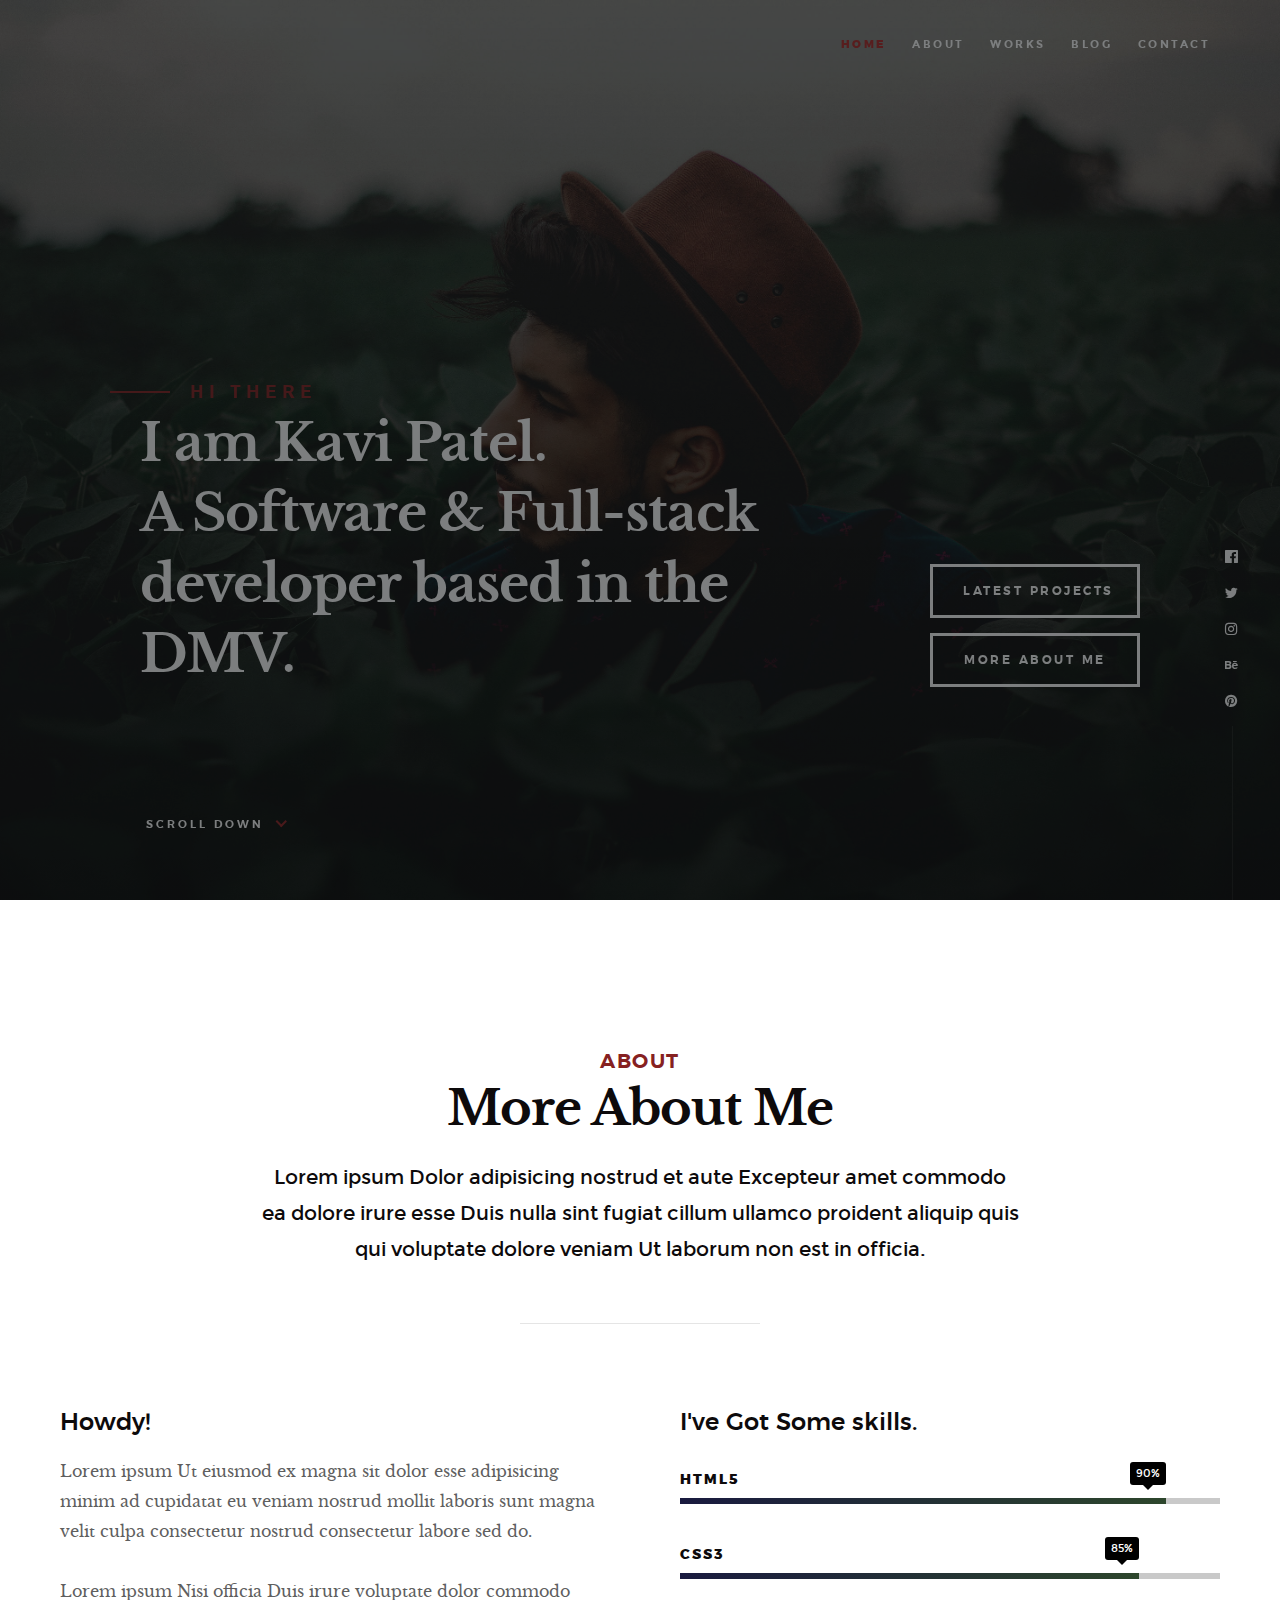
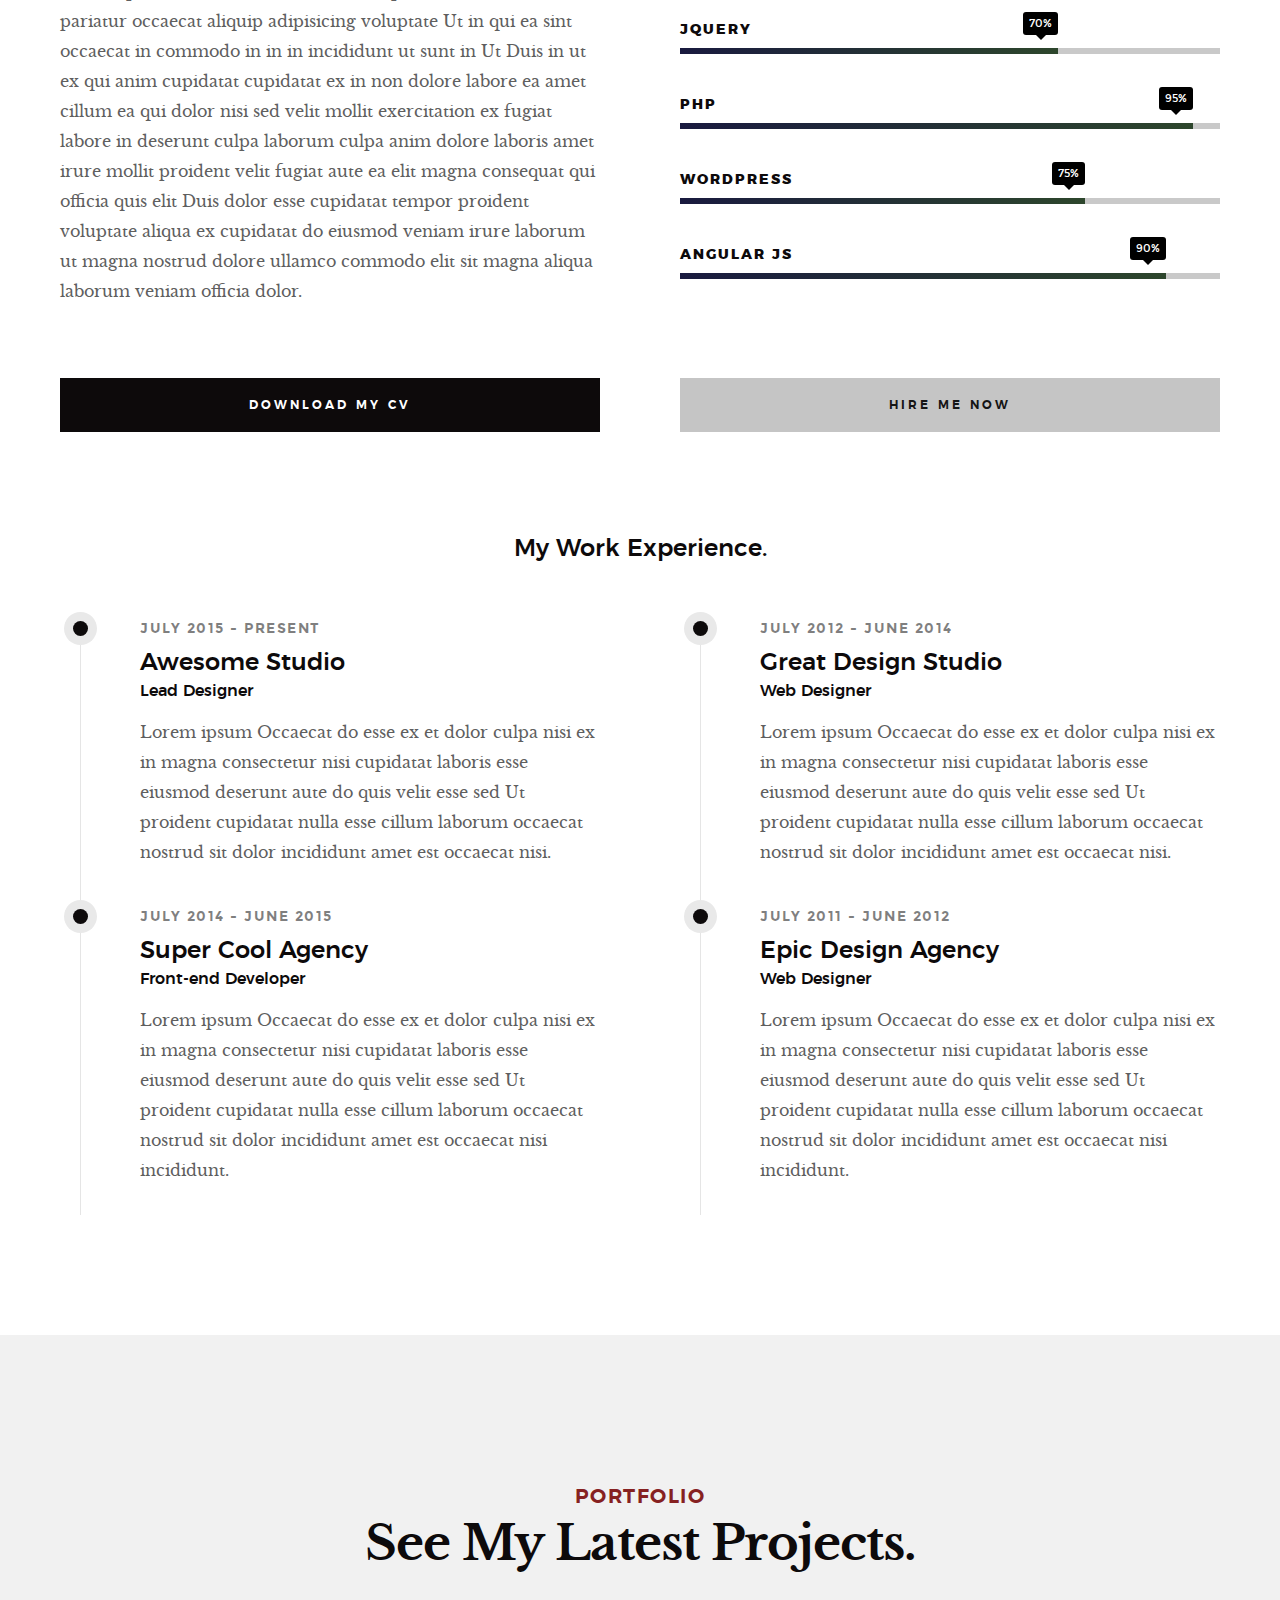
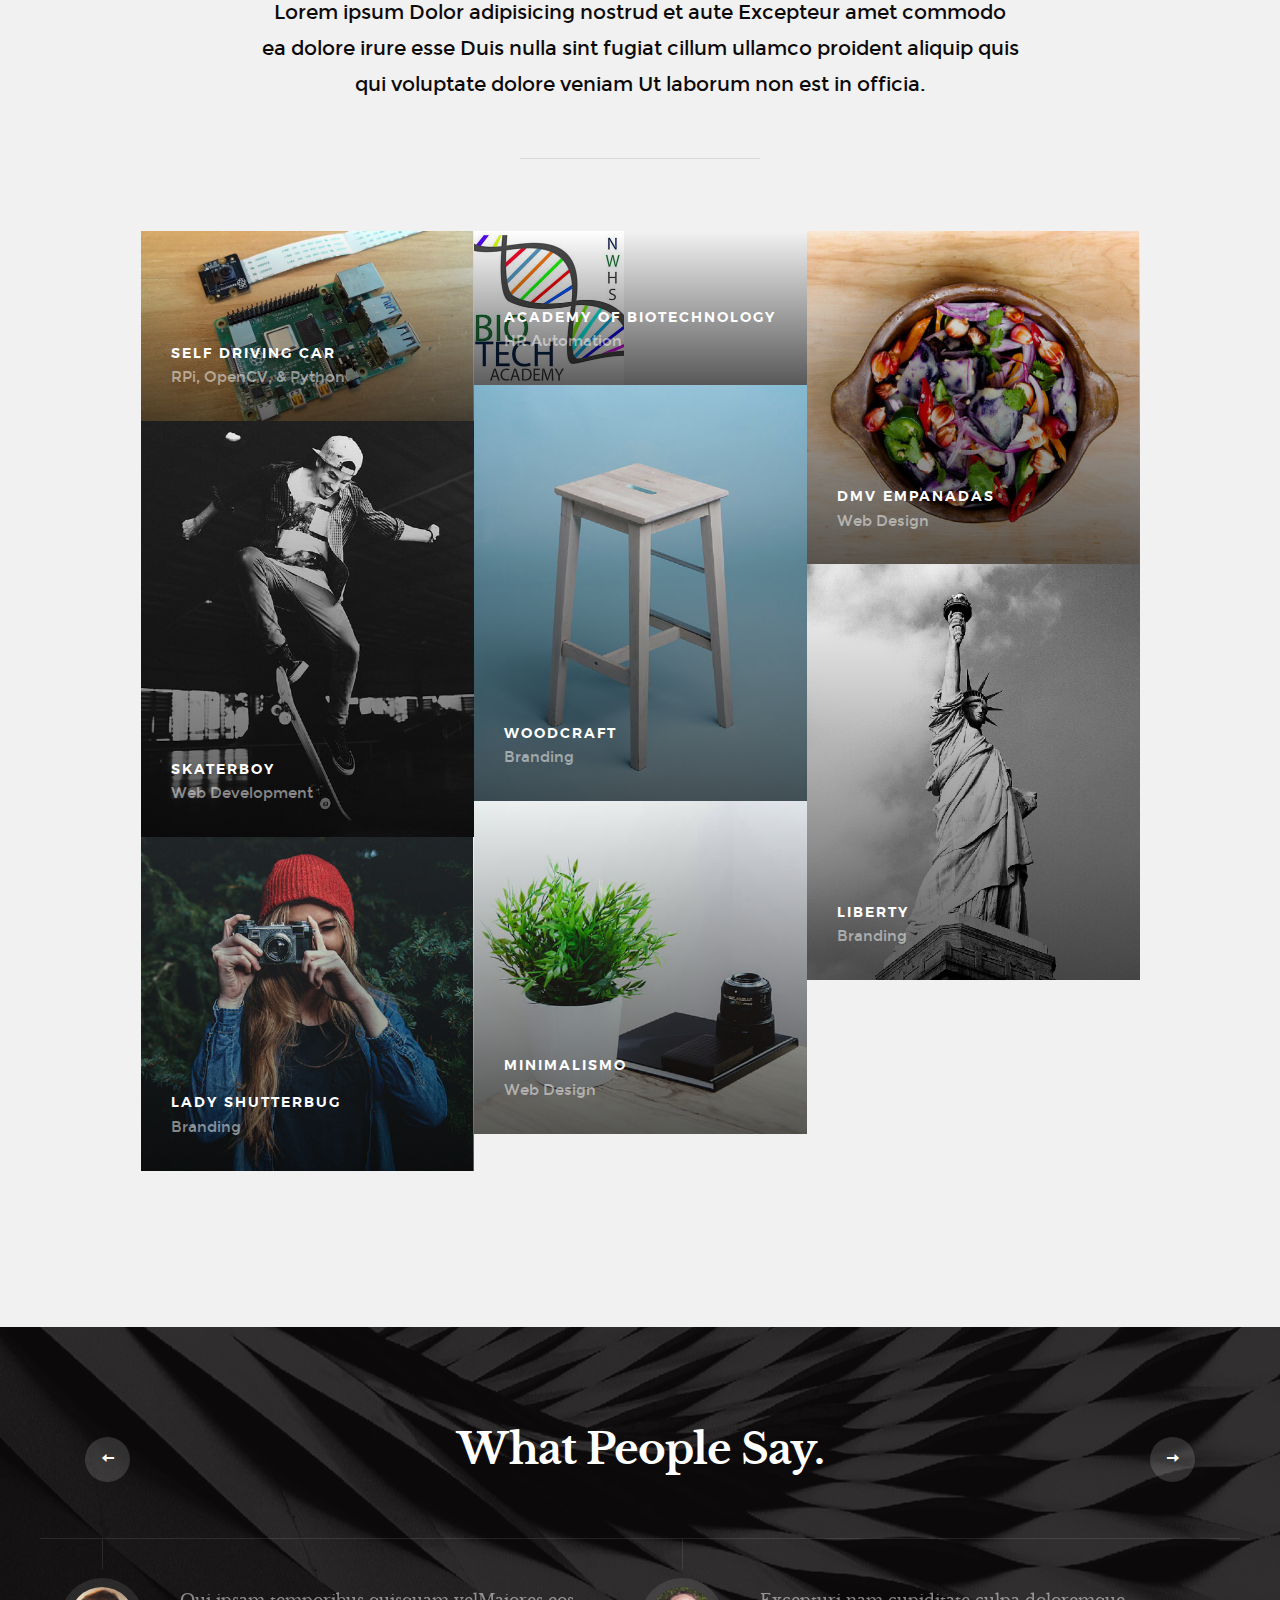
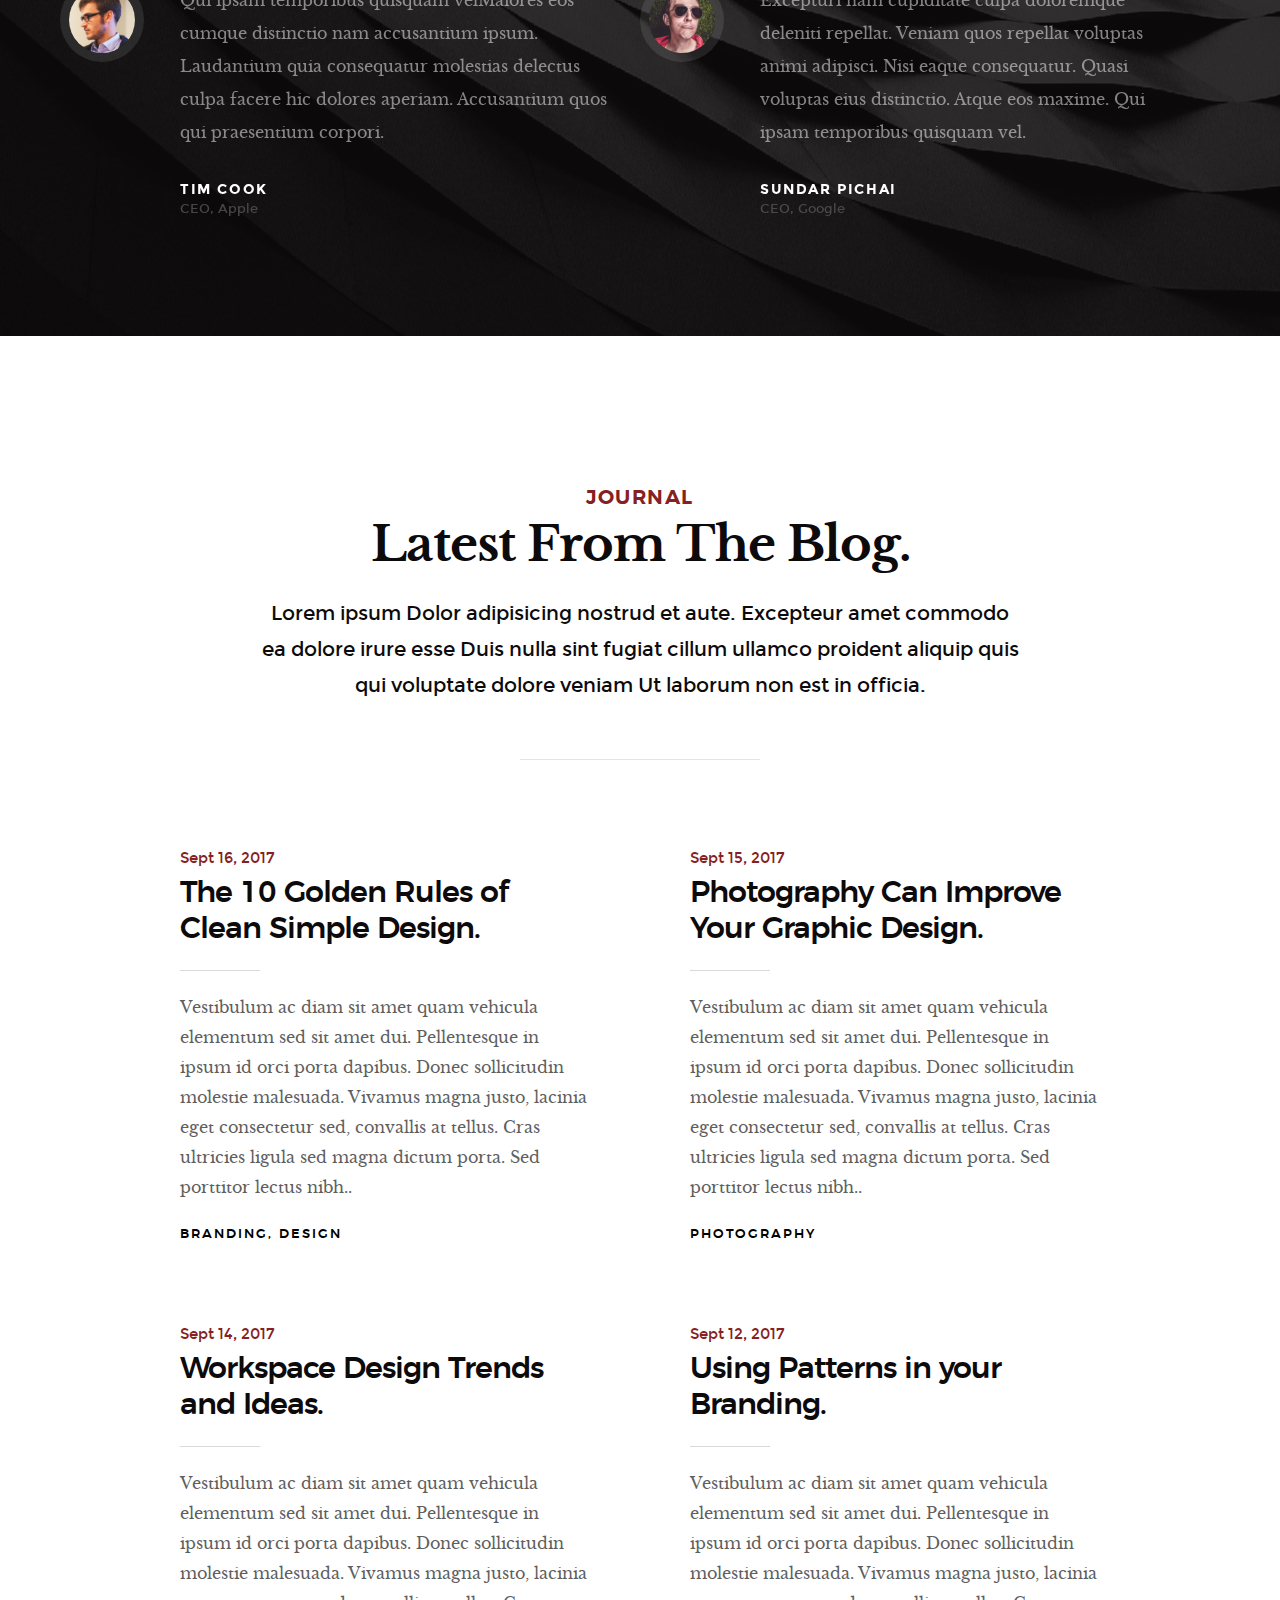
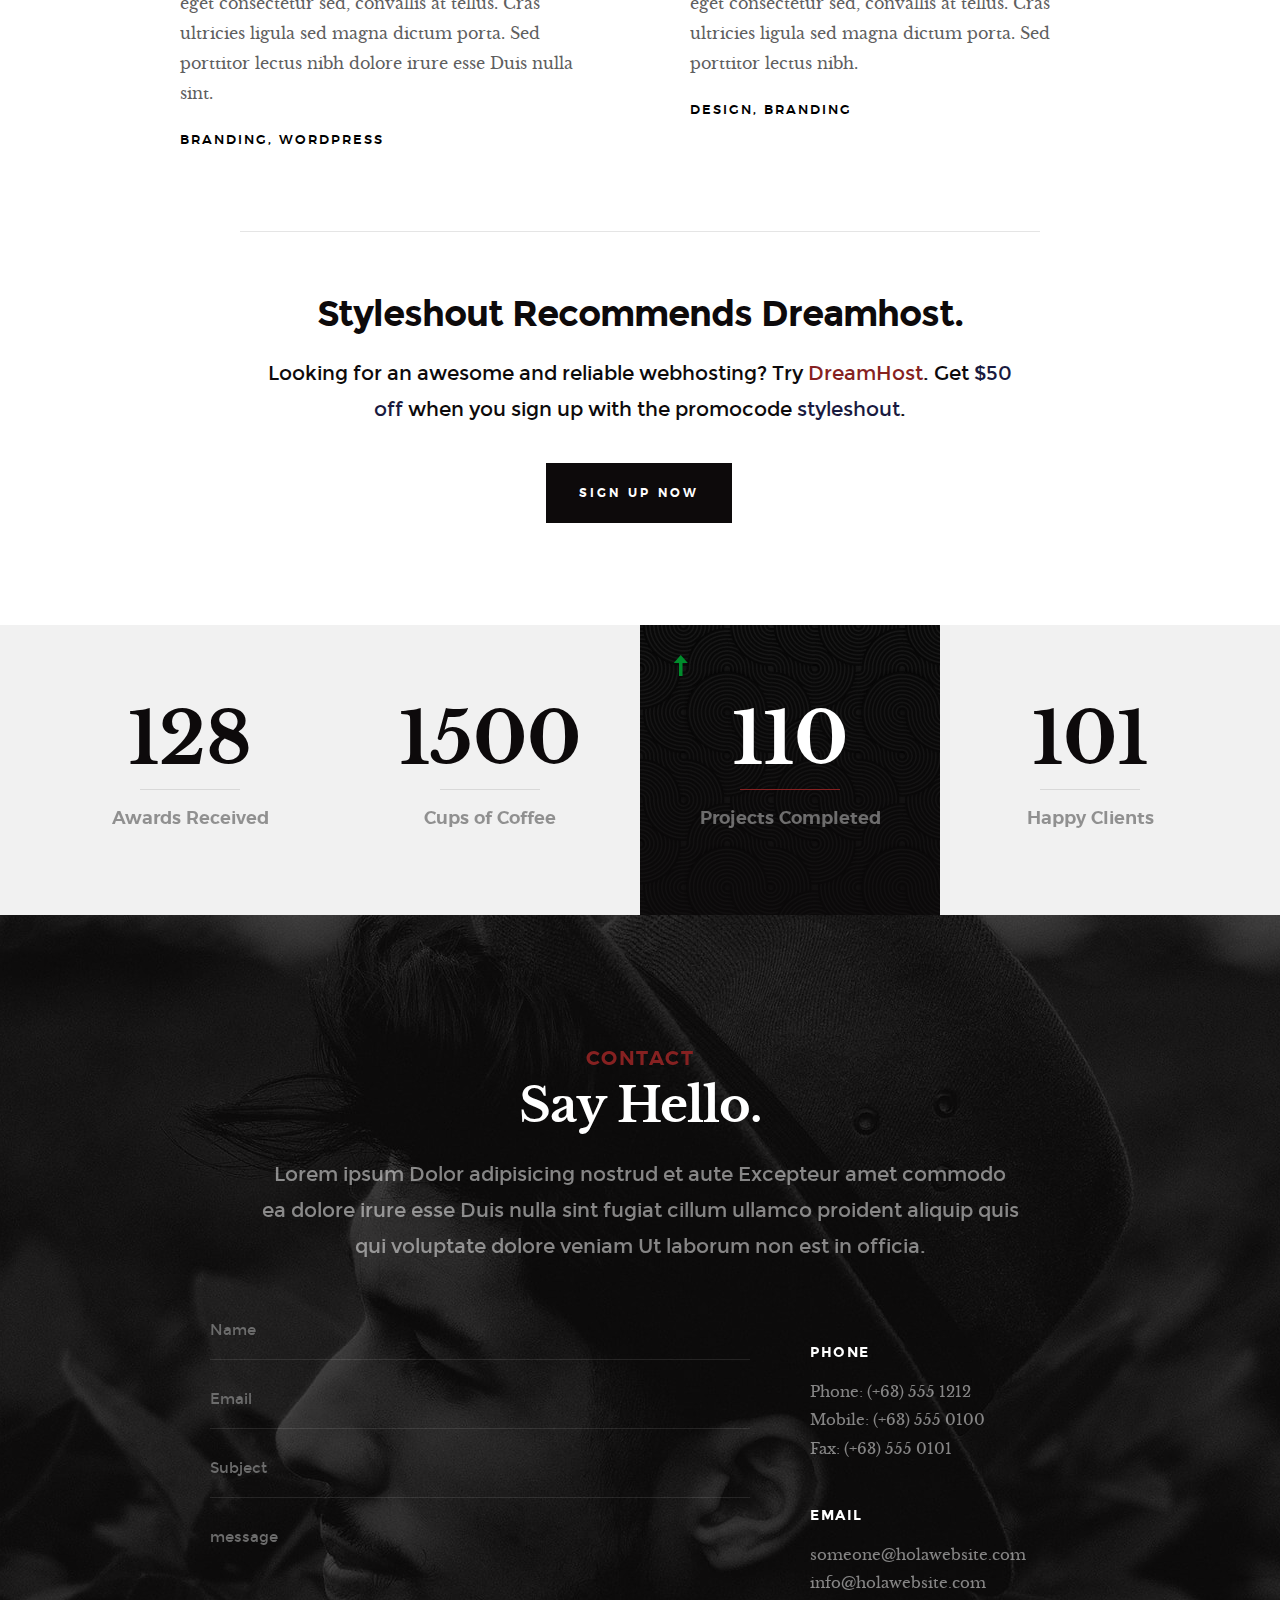
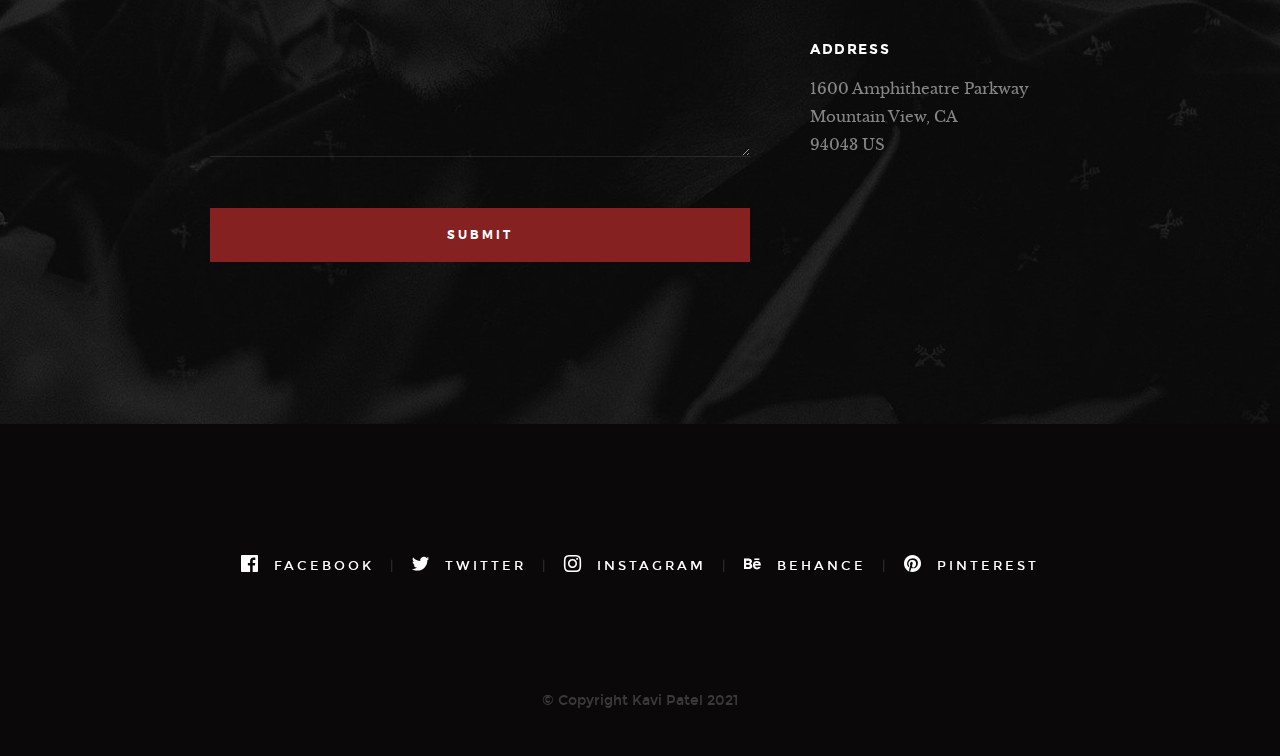
==== commit 75272f86: "change name of img" ====
--- a/dev/index.html
+++ b/dev/index.html
@@ -66,7 +66,7 @@
 
    <!-- home
    ================================================== -->
-   <section id="home" class="s-home page-hero target-section" data-parallax="scroll" data-image-src="" data-natural-width=3000 data-natural-height=2000 data-position-y=center> <!--REPLACE IMG-->
+   <section id="home" class="s-home page-hero target-section" data-parallax="scroll" data-image-src="images/hero-bg.jpg" data-natural-width=3000 data-natural-height=2000 data-position-y=center>
 
         <div class="overlay"></div>
         <div class="shadow-overlay"></div>
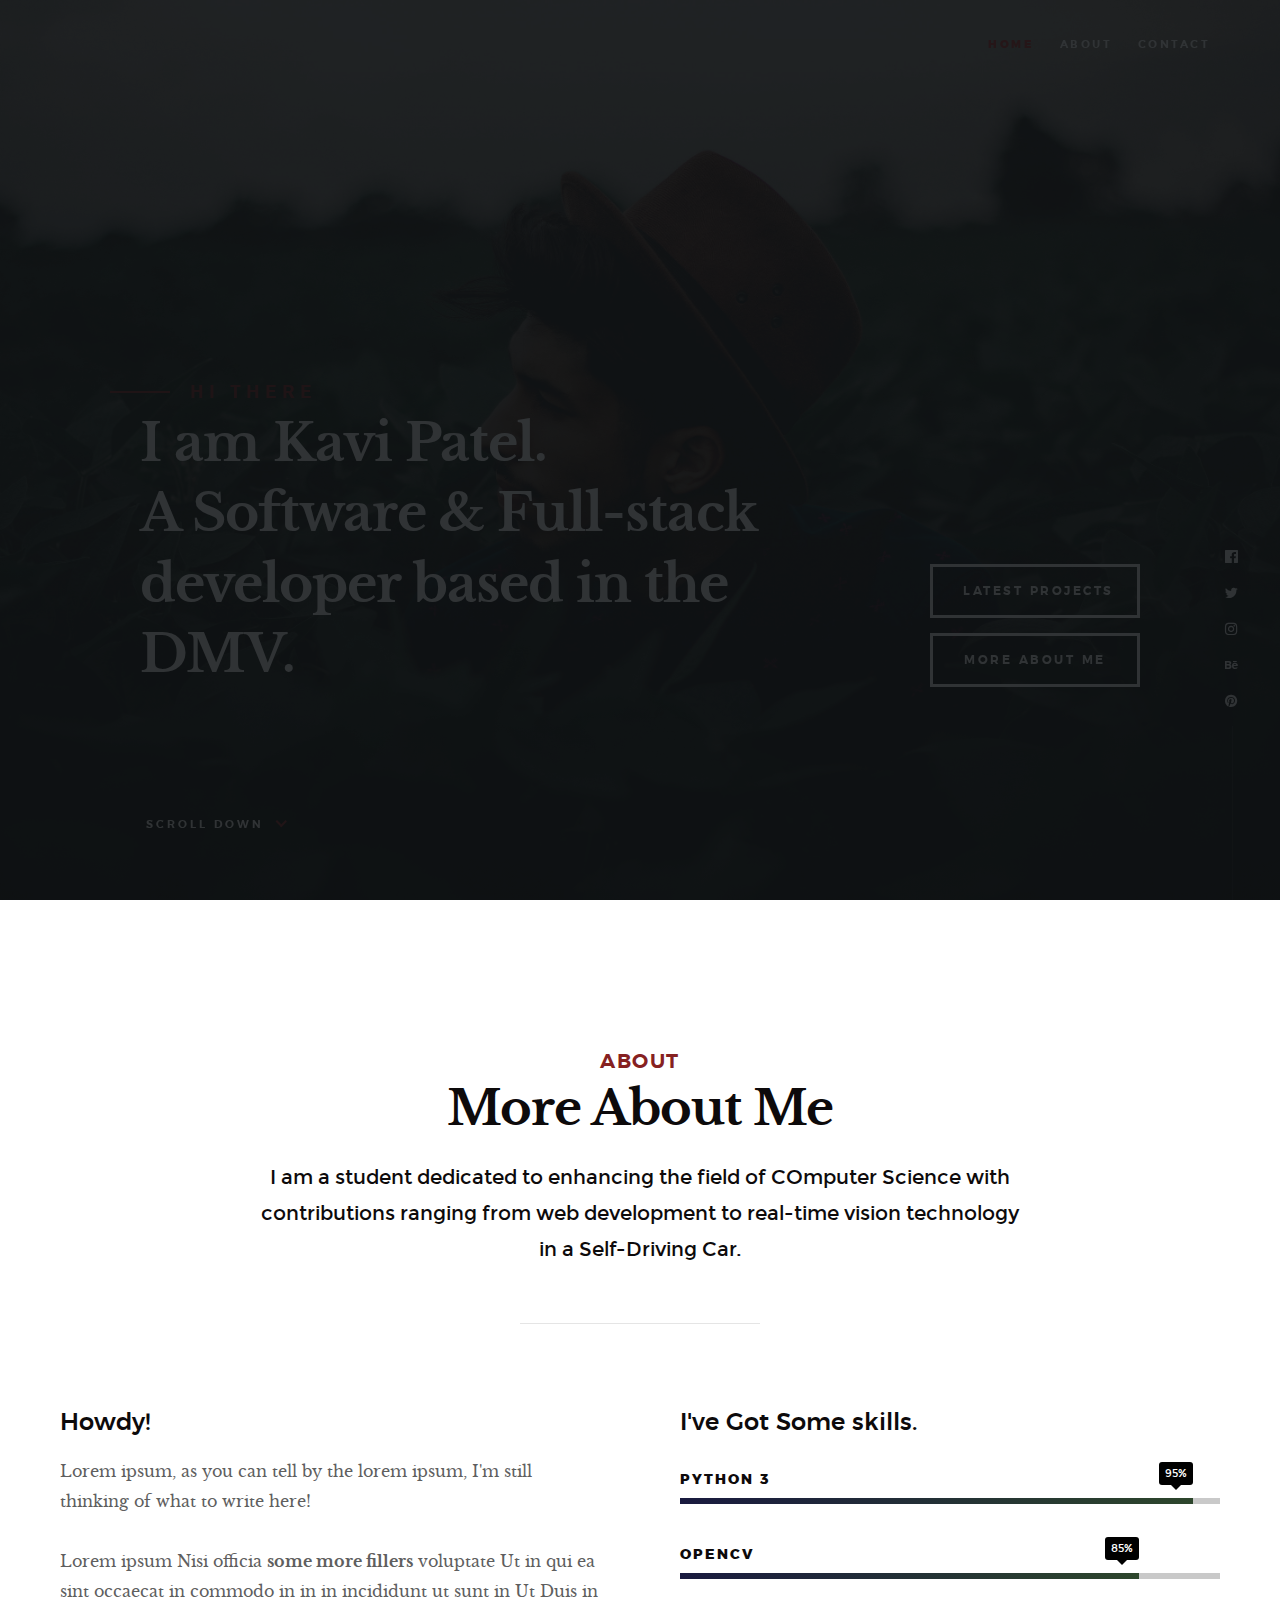
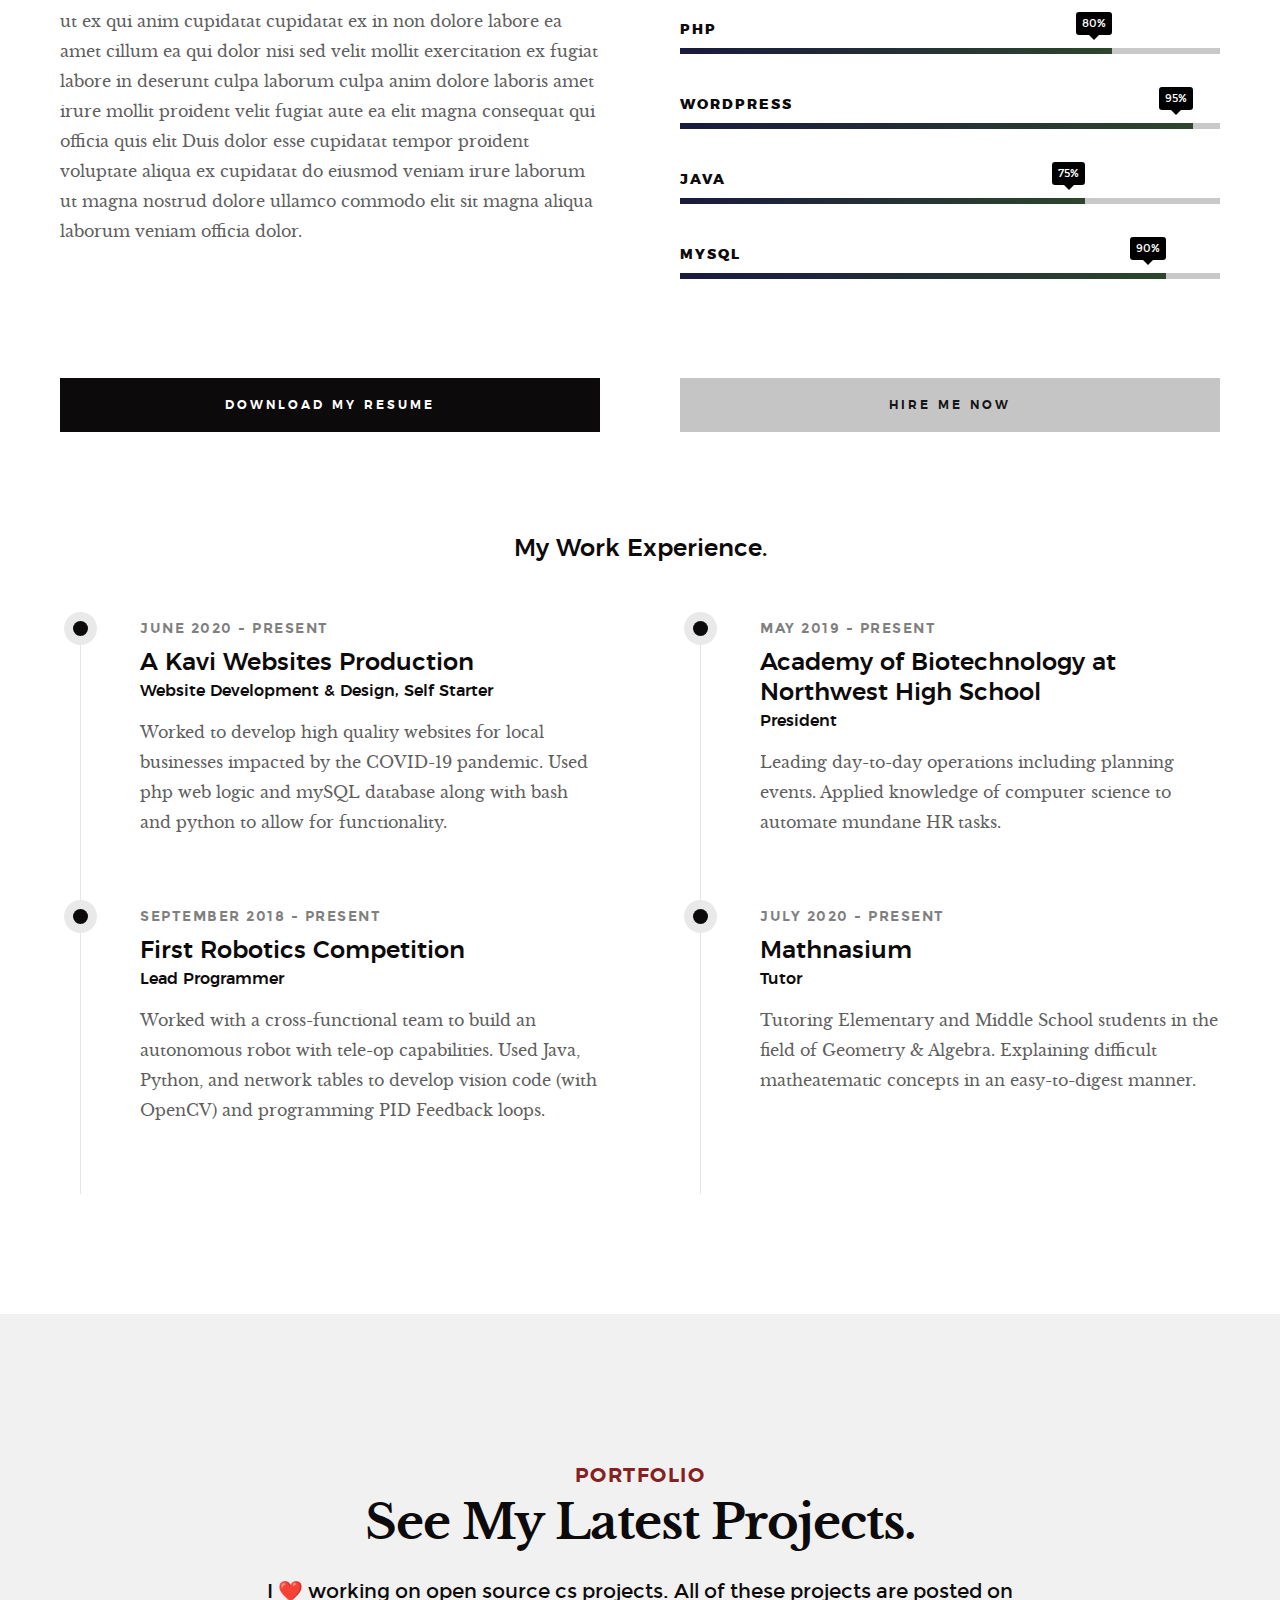
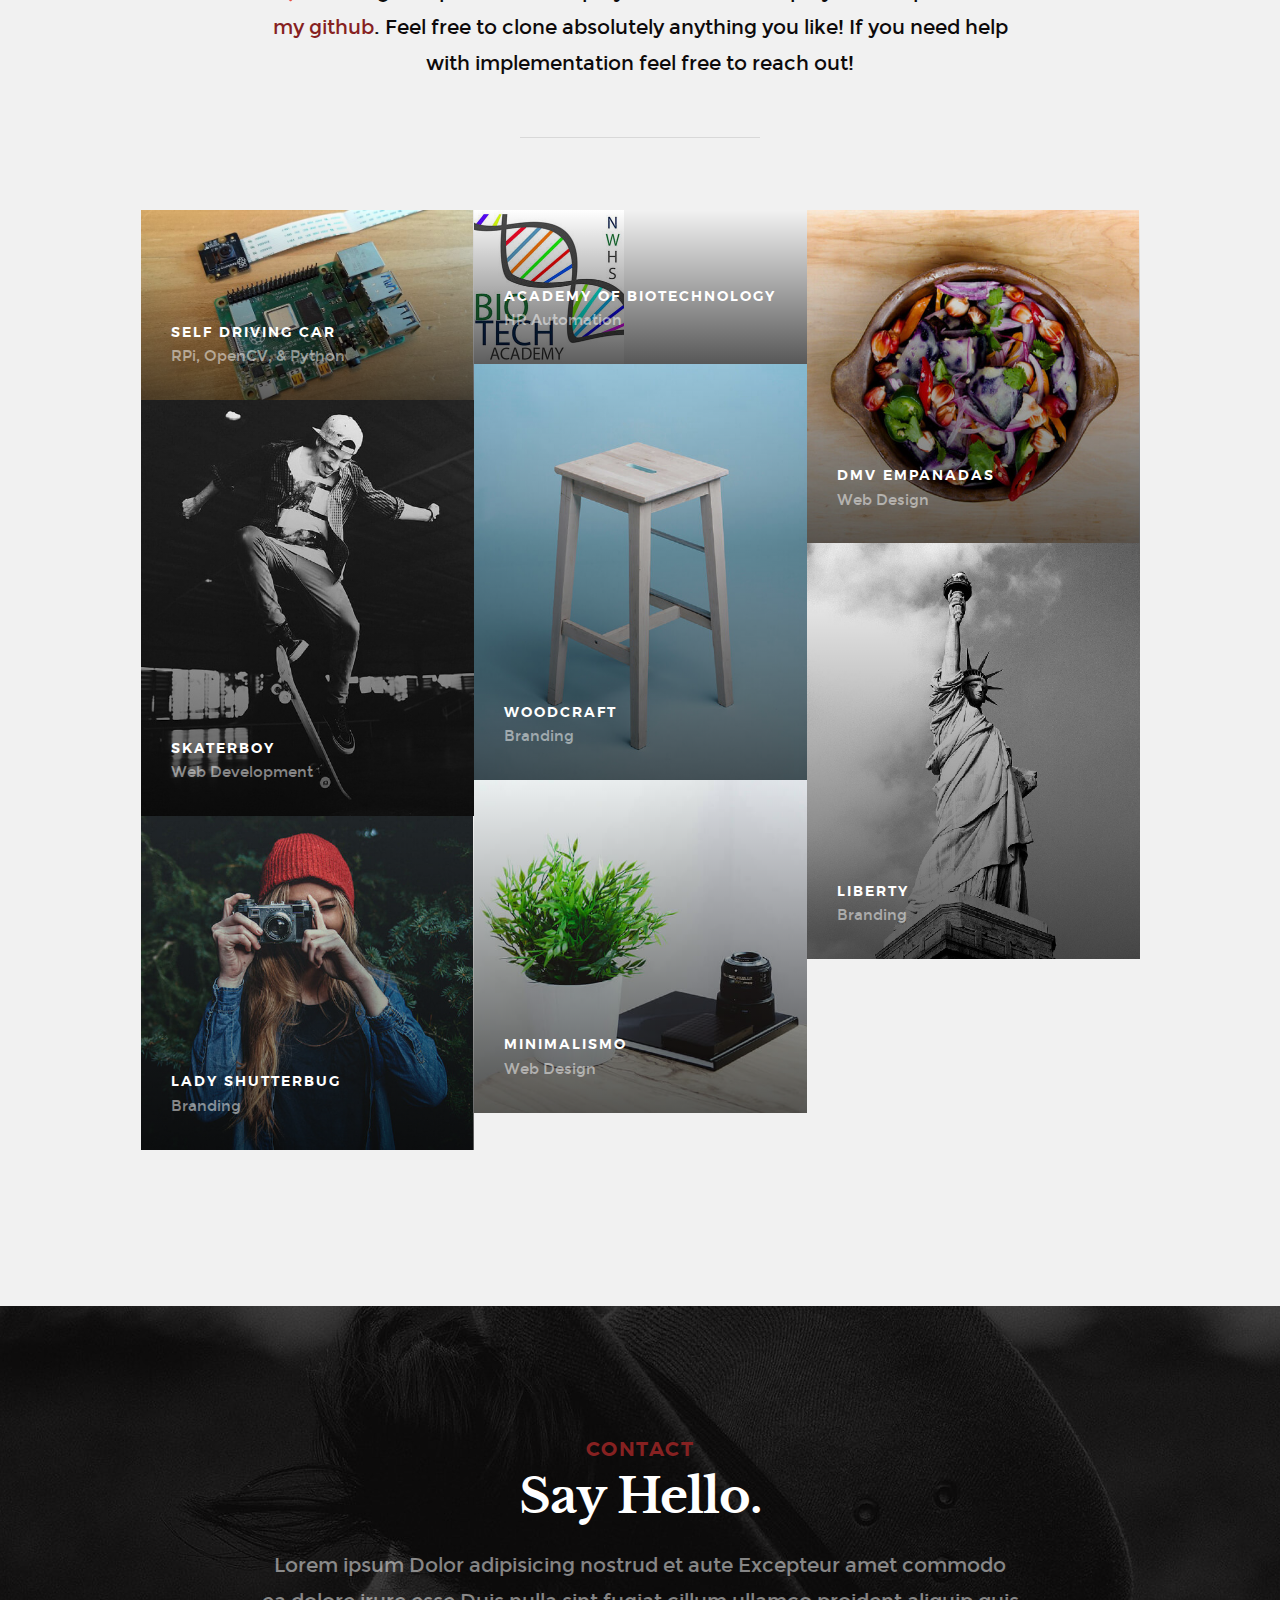
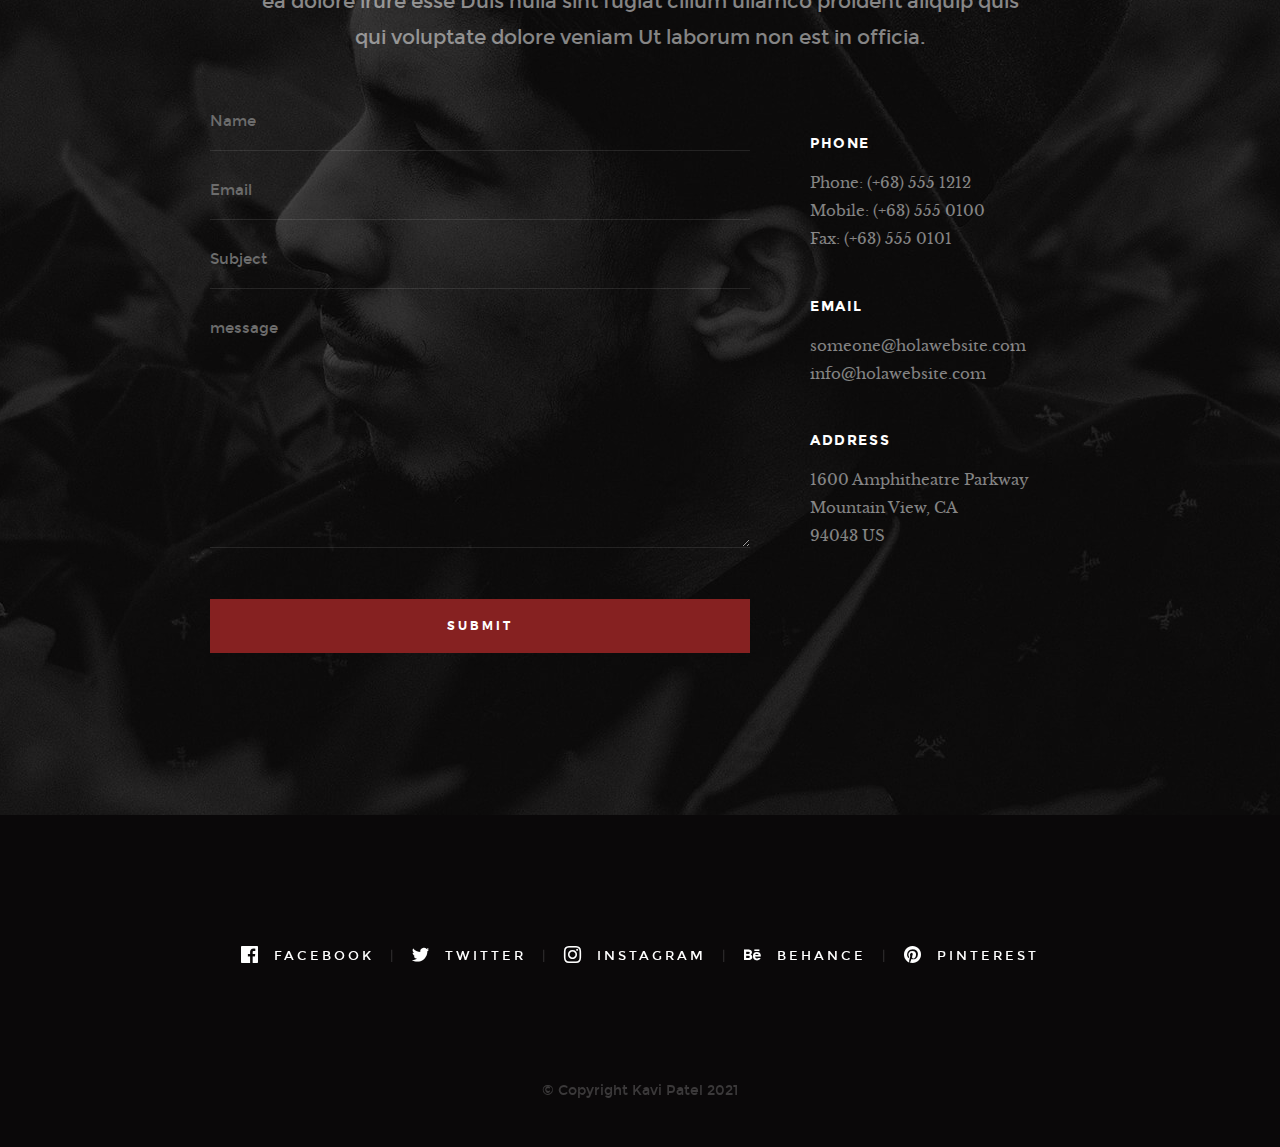
==== commit 725f2cd4: "lots of wording changes" ====
--- a/dev/index.html
+++ b/dev/index.html
@@ -53,8 +53,8 @@
             <ul class="header-nav">
                 <li class="current"><a class="smoothscroll"  href="#home" title="home">Home</a></li>
                 <li><a class="smoothscroll"  href="#about" title="about">About</a></li>
-                <li><a class="smoothscroll"  href="#works" title="works">Works</a></li>
-                <li><a class="smoothscroll"  href="#blog" title="blog">Blog</a></li>
+                <!--<li><a class="smoothscroll"  href="#works" title="works">Works</a></li>-->
+                <!--<li><a class="smoothscroll"  href="#blog" title="blog">Blog</a></li>-->
                 <li><a class="smoothscroll"  href="#contact" title="contact">Contact</a></li>
             </ul>
         </nav>
@@ -132,7 +132,7 @@
             <div class="col-full text-center">
                 <h3>About</h3>
                 <h1>More About Me</h1>
-                <p class="lead">Lorem ipsum Dolor adipisicing nostrud et aute Excepteur amet commodo ea dolore irure esse Duis nulla sint fugiat cillum ullamco proident aliquip quis qui voluptate dolore veniam Ut laborum non est in officia.</p>
+                <p class="lead">I am a student dedicated to enhancing the field of COmputer Science with contributions ranging from web development to real-time vision technology in a Self-Driving Car.</p>
             </div>
         </div>
 
@@ -141,10 +141,10 @@
             <div class="col-six tab-full left">
                 <h3>Howdy!</h3>
 
-                <p>Lorem ipsum Ut eiusmod ex magna sit dolor esse adipisicing minim ad cupidatat eu veniam nostrud mollit laboris sunt magna velit culpa consectetur nostrud consectetur labore sed do.</p>
+                <p>Lorem ipsum, as you can tell by the lorem ipsum, I'm still thinking of what to write here!</p>
 
                 <p>
-                Lorem ipsum Nisi officia Duis irure voluptate dolor commodo pariatur occaecat aliquip adipisicing voluptate Ut in qui ea sint occaecat in commodo in in in incididunt ut sunt in Ut Duis in ut ex qui anim cupidatat cupidatat ex in non dolore labore ea amet cillum ea qui dolor nisi sed velit mollit exercitation ex fugiat labore in deserunt culpa laborum culpa anim dolore laboris amet irure mollit proident velit fugiat aute ea elit magna consequat qui officia quis elit Duis dolor esse cupidatat tempor proident voluptate aliqua ex cupidatat do eiusmod veniam irure laborum ut magna nostrud dolore ullamco commodo elit sit magna aliqua laborum veniam officia dolor.	
+                Lorem ipsum Nisi officia <b>some more fillers</b> voluptate Ut in qui ea sint occaecat in commodo in in in incididunt ut sunt in Ut Duis in ut ex qui anim cupidatat cupidatat ex in non dolore labore ea amet cillum ea qui dolor nisi sed velit mollit exercitation ex fugiat labore in deserunt culpa laborum culpa anim dolore laboris amet irure mollit proident velit fugiat aute ea elit magna consequat qui officia quis elit Duis dolor esse cupidatat tempor proident voluptate aliqua ex cupidatat do eiusmod veniam irure laborum ut magna nostrud dolore ullamco commodo elit sit magna aliqua laborum veniam officia dolor.	
                 </p>
             </div>
 
@@ -153,28 +153,28 @@
 
                 <ul class="skill-bars">
                     <li>
-                    <div class="progress percent90"><span>90%</span></div>
-                    <strong>HTML5</strong>
+                    <div class="progress percent95"><span>95%</span></div>
+                    <strong>Python 3</strong>
                     </li>
                     <li>
                     <div class="progress percent85"><span>85%</span></div>
-                    <strong>CSS3</strong>
+                    <strong>OpenCV</strong>
                     </li>
                     <li>
-                    <div class="progress percent70"><span>70%</span></div>
-                    <strong>JQuery</strong>
+                    <div class="progress percent80"><span>80%</span></div>
+                    <strong>PHP</strong>
                     </li>
                     <li>
                     <div class="progress percent95"><span>95%</span></div>
-                    <strong>PHP</strong>
+                    <strong>Wordpress</strong>
                     </li>
                     <li>
                     <div class="progress percent75"><span>75%</span></div>
-                    <strong>Wordpress</strong>
+                    <strong>Java</strong>
                     </li>   
                     <li>
                     <div class="progress percent90"><span>90%</span></div>
-                    <strong>Angular JS</strong>
+                    <strong>mySQL</strong>
                     </li>   
                 </ul>
             </div>
@@ -184,10 +184,10 @@
         <div class="row about-content about-content--buttons">
 
             <div class="col-six tab-full left">
-                <a href="#0" class="btn btn--primary full-width">Download My CV</a>
+                <a href="#0" class="btn btn--primary full-width">Download My Resume</a>
             </div>
             <div class="col-six tab-full right">
-                <a href="#0" class="btn full-width">Hire Me Now</a>
+                <a href="#contact" class="btn full-width">Hire Me Now</a>
             </div>
 
         </div> <!-- end about-content buttons -->
@@ -204,24 +204,24 @@
                     <div class="timeline__block">
                         <div class="timeline__bullet"></div>
                         <div class="timeline__header">
-                            <p class="timeline__timeframe">July 2015 - Present</p>
-                            <h3>Awesome Studio</h3>
-                            <h5>Lead Designer</h5>
+                            <p class="timeline__timeframe">June 2020 - Present</p>
+                            <h3>A Kavi Websites Production</h3>
+                            <h5>Website Development & Design, Self Starter</h5>
                         </div>
                         <div class="timeline__desc">
-                            <p>Lorem ipsum Occaecat do esse ex et dolor culpa nisi ex in magna consectetur nisi cupidatat laboris esse eiusmod deserunt aute do quis velit esse sed Ut proident cupidatat nulla esse cillum laborum occaecat nostrud sit dolor incididunt amet est occaecat nisi.</p>
+                            <p>Worked to develop high quality websites for local businesses impacted by the COVID-19 pandemic. Used php web logic and mySQL database along with bash and python to allow for functionality.</p>
                         </div>
                     </div> <!-- end timeline__block -->
 
                     <div class="timeline__block">
                         <div class="timeline__bullet"></div>
                         <div class="timeline__header">
-                            <p class="timeline__timeframe">July 2014 - June 2015</p>
-                            <h3>Super Cool Agency</h3>
-                            <h5>Front-end Developer</h5>
+                            <p class="timeline__timeframe">September 2018 - Present</p>
+                            <h3>First Robotics Competition</h3>
+                            <h5>Lead Programmer</h5>
                         </div>
                         <div class="timeline__desc">	
-                            <p>Lorem ipsum Occaecat do esse ex et dolor culpa nisi ex in magna consectetur nisi cupidatat laboris esse eiusmod deserunt aute do quis velit esse sed Ut proident cupidatat nulla esse cillum laborum occaecat nostrud sit dolor incididunt amet est occaecat nisi incididunt.</p>
+                            <p>Worked with a cross-functional team to build an autonomous robot with tele-op capabilities. Used Java, Python, and network tables to develop vision code (with OpenCV) and programming PID Feedback loops.</p>
                         </div>
                     </div> <!-- end timeline__block -->
 
@@ -234,24 +234,24 @@
                     <div class="timeline__block">
                         <div class="timeline__bullet"></div>
                         <div class="timeline__header">
-                            <p class="timeline__timeframe">July 2012 - June 2014</p>
-                            <h3>Great Design Studio</h3>
-                            <h5>Web Designer</h5>
+                            <p class="timeline__timeframe">May 2019 - Present</p>
+                            <h3>Academy of Biotechnology at Northwest High School</h3>
+                            <h5>President</h5>
                         </div>
                         <div class="timeline__desc">
-                            <p>Lorem ipsum Occaecat do esse ex et dolor culpa nisi ex in magna consectetur nisi cupidatat laboris esse eiusmod deserunt aute do quis velit esse sed Ut proident cupidatat nulla esse cillum laborum occaecat nostrud sit dolor incididunt amet est occaecat nisi.</p>
+                            <p>Leading day-to-day operations including planning events. Applied knowledge of computer science to automate mundane HR tasks. </p>
                         </div>
                     </div> <!-- end timeline__block -->
 
                     <div class="timeline__block">
                         <div class="timeline__bullet"></div>
                         <div class="timeline__header">
-                            <p class="timeline__timeframe">July 2011 - June 2012</p>
-                            <h3>Epic Design Agency</h3>
-                            <h5>Web Designer</h5>
+                            <p class="timeline__timeframe">July 2020 - Present</p>
+                            <h3>Mathnasium</h3>
+                            <h5>Tutor</h5>
                         </div>
                         <div class="timeline__desc">
-                            <p>Lorem ipsum Occaecat do esse ex et dolor culpa nisi ex in magna consectetur nisi cupidatat laboris esse eiusmod deserunt aute do quis velit esse sed Ut proident cupidatat nulla esse cillum laborum occaecat nostrud sit dolor incididunt amet est occaecat nisi incididunt.</p>
+                            <p>Tutoring Elementary and Middle School students in the field of Geometry & Algebra. Explaining difficult matheatematic concepts in an easy-to-digest manner.</p>
                         </div>
                     </div> <!-- end timeline__block -->
 
@@ -272,7 +272,7 @@
                 <h3>Portfolio</h3>
                 <h1>See My Latest Projects.</h1>
                 
-                <p class="lead">Lorem ipsum Dolor adipisicing nostrud et aute Excepteur amet commodo ea dolore irure esse Duis nulla sint fugiat cillum ullamco proident aliquip quis qui voluptate dolore veniam Ut laborum non est in officia.</p>
+                <p class="lead">I ❤️ working on open source cs projects. All of these projects are posted on <a href="https://github.com/kavipatel04">my github</a>. Feel free to clone absolutely anything you like! If you need help with implementation feel free to reach out!</p>
             </div>
         </div>
 
@@ -534,8 +534,8 @@
 
 
 
-    <!-- testimonials
-    ================================================== -->
+    <!-- testimonials 
+    ================================================== 
     <div class="s-testimonials">
 
         <div class="overlay"></div>
@@ -580,15 +580,15 @@
                     </div>
                 </div>
                 
-            </div> <!-- end testimonials__slider -->
-
-        </div> <!-- end testimonials -->
-
-    </div> <!-- end s-testimonials -->
-
-
-    <!-- blog
-    ================================================== -->
+            </div>  end testimonials__slider 
+
+        </div>  end testimonials 
+
+    </div>  end s-testimonials 
+
+
+     blog
+    ================================================== 
     <section id="blog" class="s-blog target-section">
 
         <div class="row narrow section-intro has-bottom-sep">
@@ -668,16 +668,16 @@
                             <a href="blog.html">Design</a><a href="blog.html">Branding</a>
                         </div>
                     </article>
-                </div> <!-- end blog-list -->
-
-            </div> <!-- end col-full -->
-        </div> <!-- end blog-content -->
-
-    </section> <!-- end s-blog -->
+                </div>  end blog-list 
+
+            </div> end col-full 
+        </div>  end blog-content 
+
+    </section>  end s-blog -->
 
 
     <!-- s-cta
-    ================================================== -->
+    ================================================== 
     <section class="s-cta">
         
         <div class="row narrow cta">
@@ -697,13 +697,13 @@
 
             </div>
 
-        </div> <!-- end cta -->
+        </div>  end cta 
         
     </section>
 
-
+-->
     <!-- s-stats
-    ================================================== -->
+    ================================================== 
     <section id="stats" class="s-stats">
         <div class="row block-1-4 block-tab-1-2 block-mob-full stats">
 
@@ -736,9 +736,9 @@
             </div>
 
         </div>
-    </section> <!-- end s-stats -->
-
-
+    </section>  end s-stats 
+
+-->
     <!-- s-stats
     ================================================== -->
     <section id="contact" class="s-contact target-section">
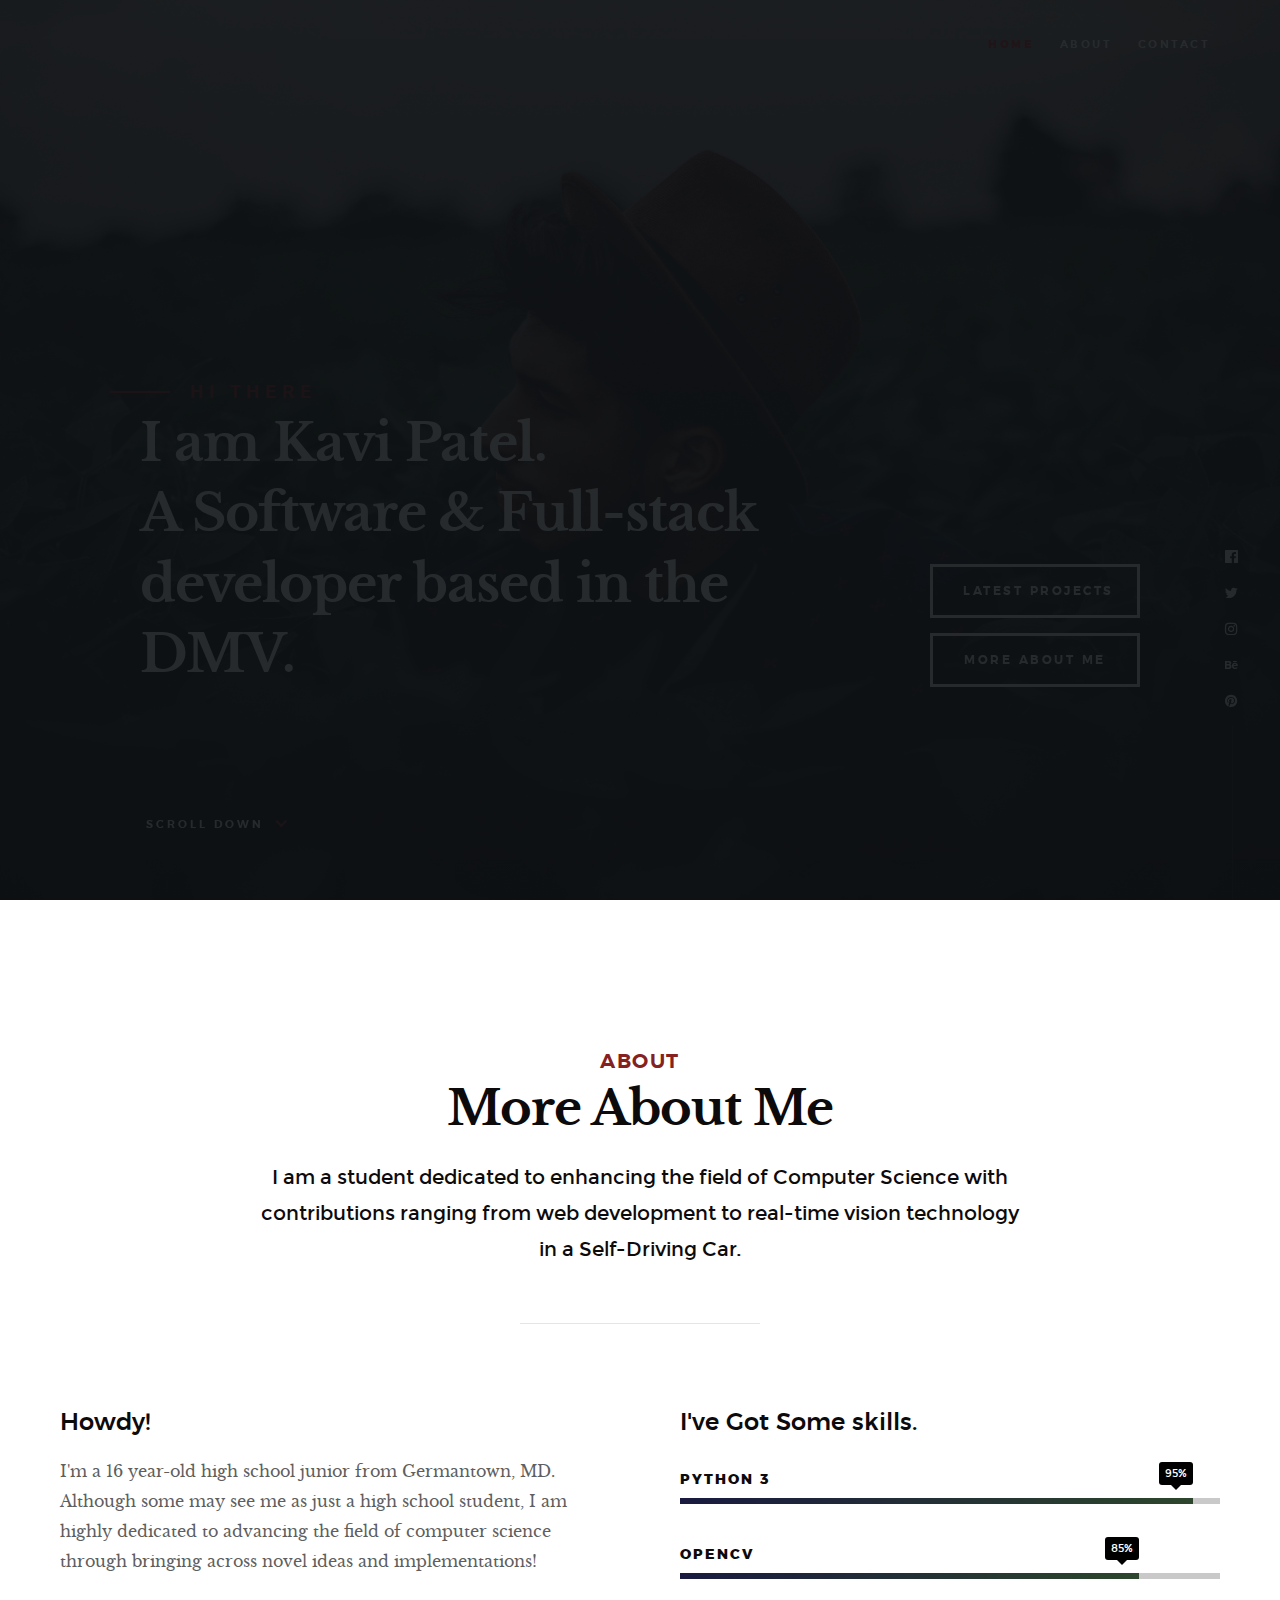
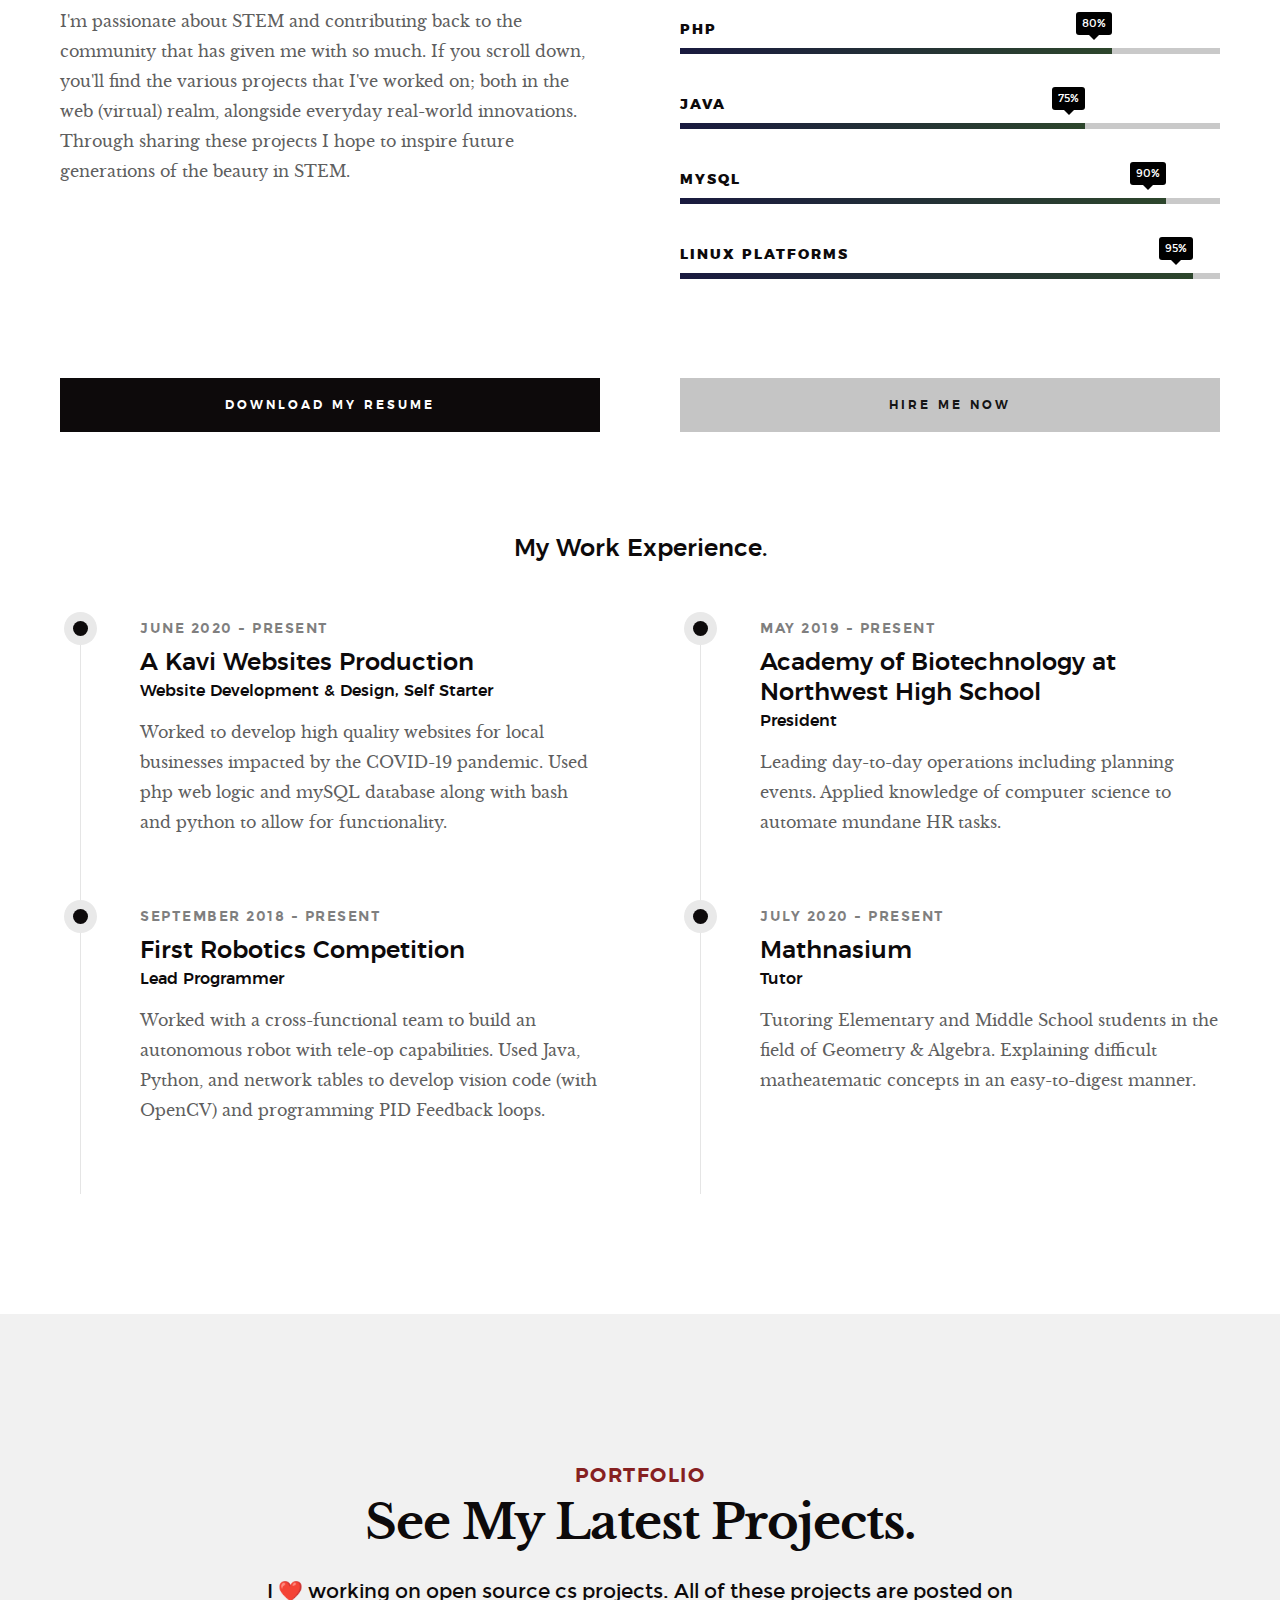
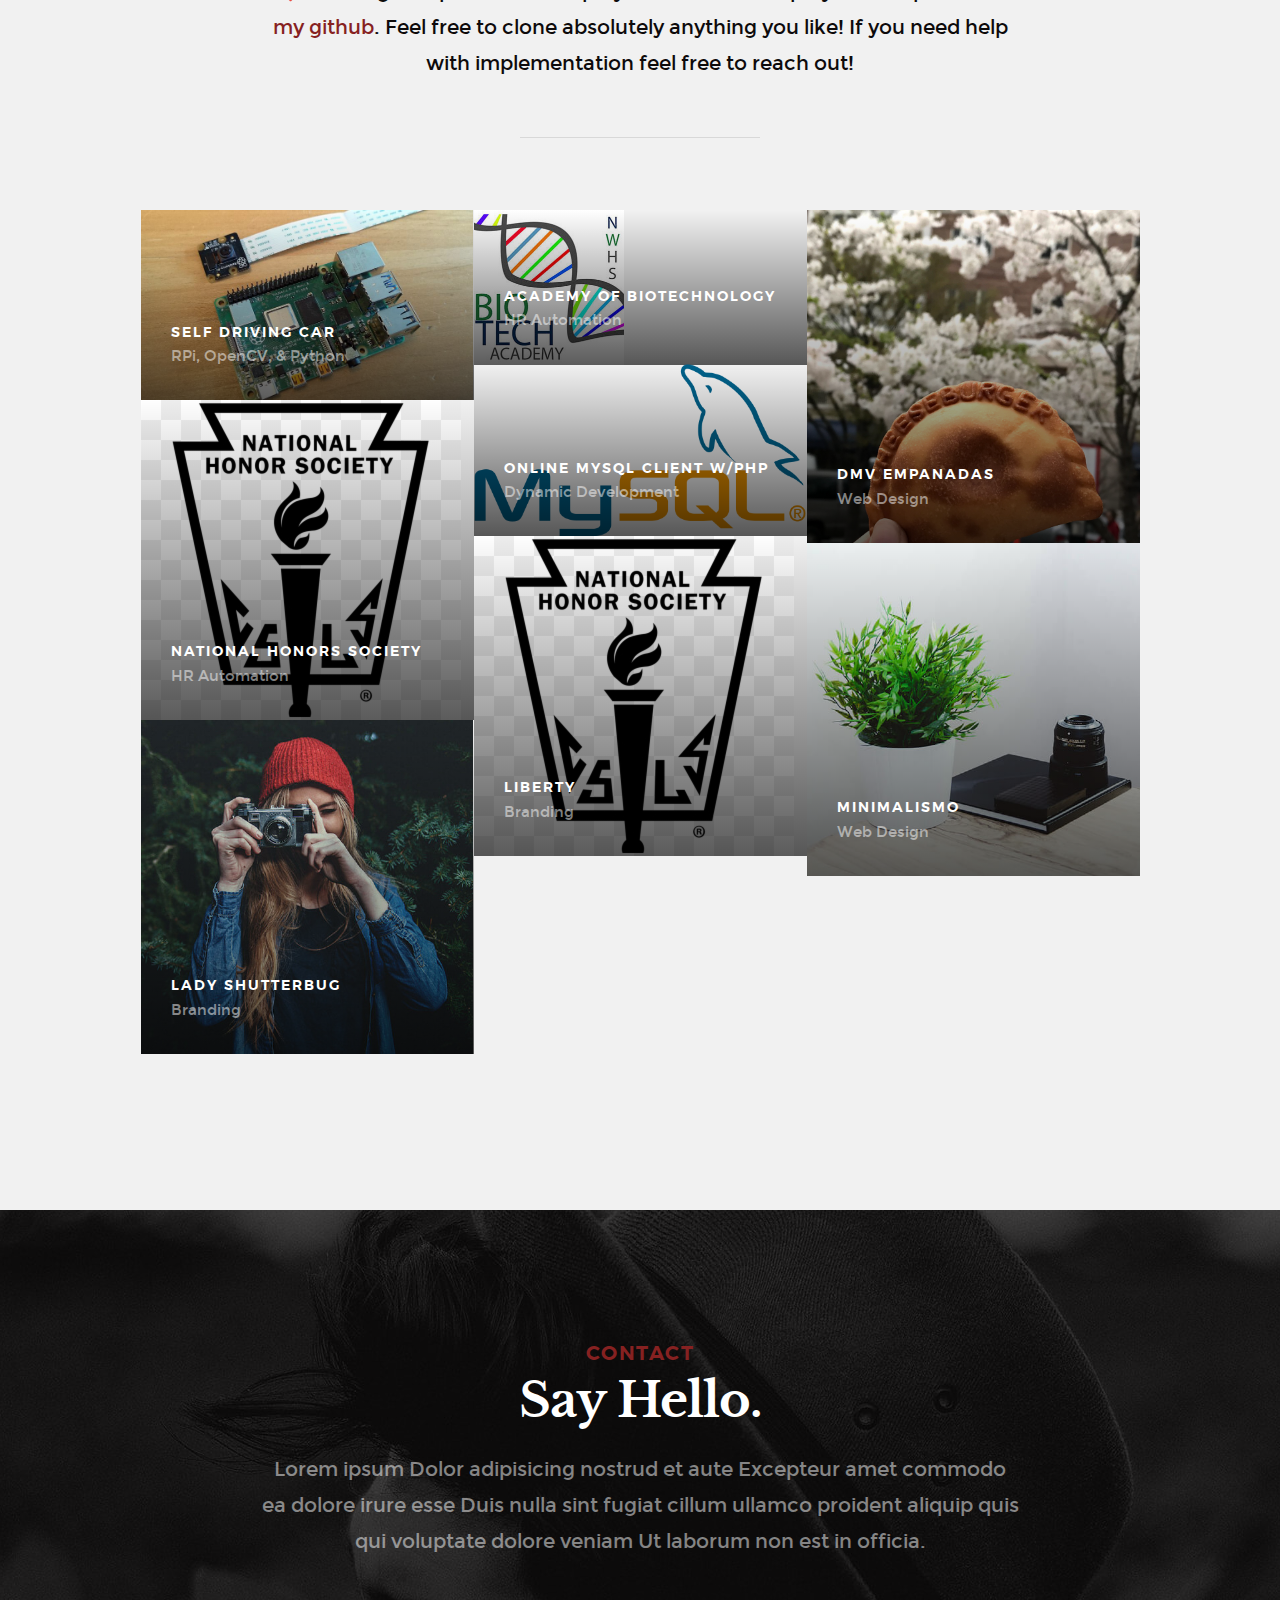
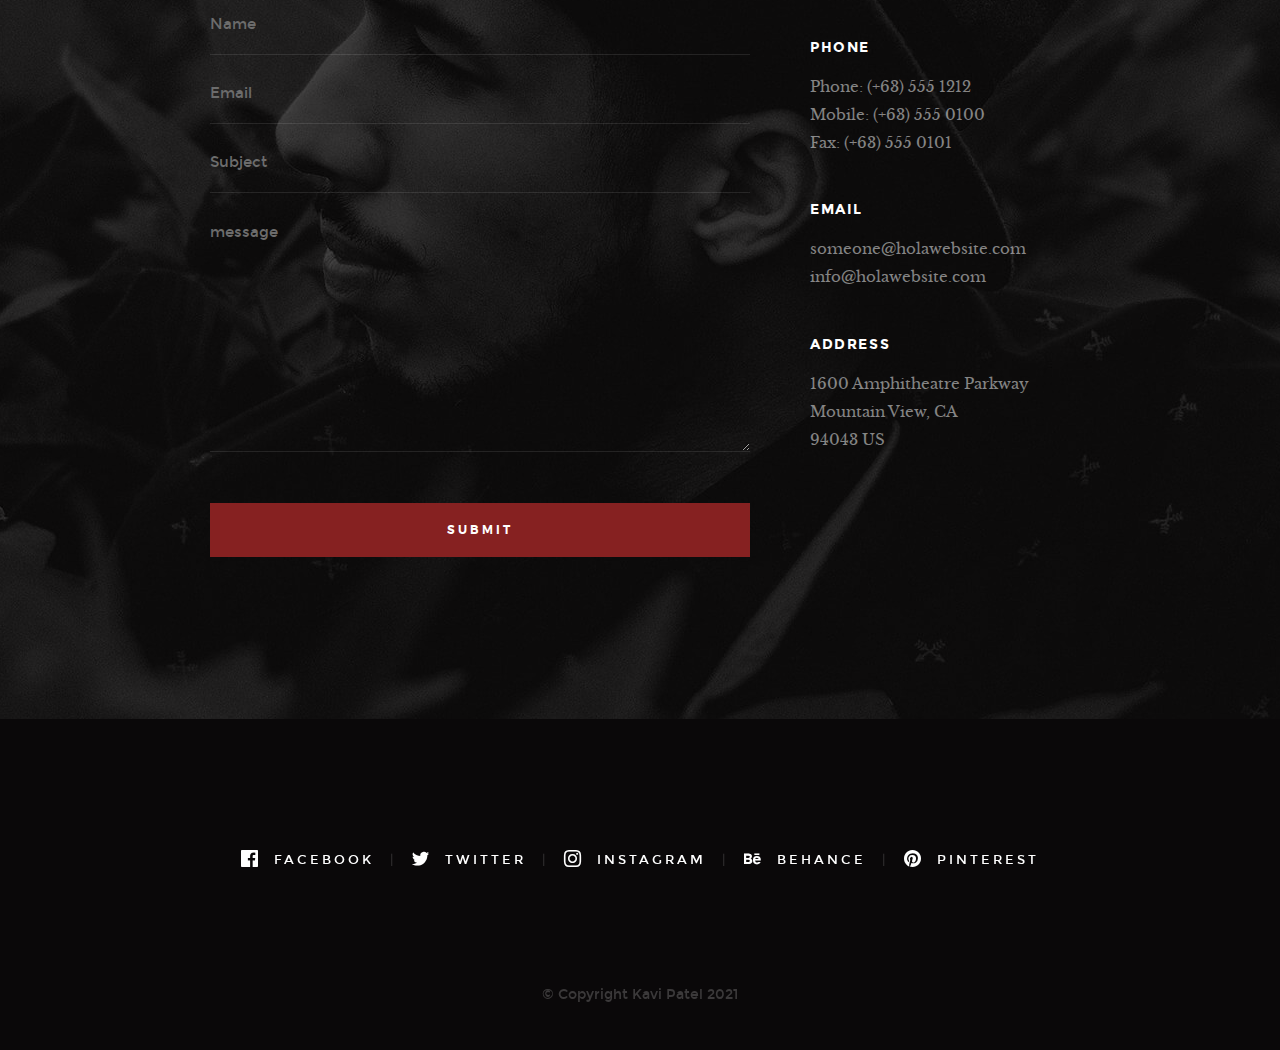
==== commit c8971bd3: "Added Images edited portfolio page" ====
--- a/dev/index.html
+++ b/dev/index.html
@@ -132,7 +132,7 @@
             <div class="col-full text-center">
                 <h3>About</h3>
                 <h1>More About Me</h1>
-                <p class="lead">I am a student dedicated to enhancing the field of COmputer Science with contributions ranging from web development to real-time vision technology in a Self-Driving Car.</p>
+                <p class="lead">I am a student dedicated to enhancing the field of Computer Science with contributions ranging from web development to real-time vision technology in a Self-Driving Car.</p>
             </div>
         </div>
 
@@ -141,10 +141,10 @@
             <div class="col-six tab-full left">
                 <h3>Howdy!</h3>
 
-                <p>Lorem ipsum, as you can tell by the lorem ipsum, I'm still thinking of what to write here!</p>
+                <p>I'm a 16 year-old high school junior from Germantown, MD. Although some may see me as just a high school student, I am highly dedicated to advancing the field of computer science through bringing across novel ideas and implementations!</p>
 
                 <p>
-                Lorem ipsum Nisi officia <b>some more fillers</b> voluptate Ut in qui ea sint occaecat in commodo in in in incididunt ut sunt in Ut Duis in ut ex qui anim cupidatat cupidatat ex in non dolore labore ea amet cillum ea qui dolor nisi sed velit mollit exercitation ex fugiat labore in deserunt culpa laborum culpa anim dolore laboris amet irure mollit proident velit fugiat aute ea elit magna consequat qui officia quis elit Duis dolor esse cupidatat tempor proident voluptate aliqua ex cupidatat do eiusmod veniam irure laborum ut magna nostrud dolore ullamco commodo elit sit magna aliqua laborum veniam officia dolor.	
+                 I'm passionate about STEM and contributing back to the community that has given me with so much. If you scroll down, you'll find the various projects that I've worked on; both in the web (virtual) realm, alongside everyday real-world innovations. Through sharing these projects I hope to inspire future generations of the beauty in STEM. 
                 </p>
             </div>
 
@@ -165,10 +165,6 @@
                     <strong>PHP</strong>
                     </li>
                     <li>
-                    <div class="progress percent95"><span>95%</span></div>
-                    <strong>Wordpress</strong>
-                    </li>
-                    <li>
                     <div class="progress percent75"><span>75%</span></div>
                     <strong>Java</strong>
                     </li>   
@@ -176,6 +172,10 @@
                     <div class="progress percent90"><span>90%</span></div>
                     <strong>mySQL</strong>
                     </li>   
+                    <li>
+                    <div class="progress percent95"><span>95%</span></div>
+                    <strong>Linux Platforms</strong>
+                    </li>   
                 </ul>
             </div>
 
@@ -345,9 +345,9 @@
                     <div class="item-folio">
 
                         <div class="item-folio__thumb">
-                            <a href="images/portfolio/gallery/g-salad.jpg" class="thumb-link" data-size="1050x700">
-                                <img src="images/portfolio/salad.jpg" 
-                                     srcset="images/portfolio/salad.jpg 1x, images/portfolio/salad@2x.jpg 2x" alt="">
+                            <a href="images/portfolio/DMVEmp.jpeg" class="thumb-link" data-size="1920x1080">
+                                <img src="images/portfolio/DMVEmp.jpeg" 
+                                     srcset="images/portfolio/DMVEmp.jpeg 1x, images/portfolio/DMVEmp.jpeg 2x" alt="">
                                 <span class="shadow-overlay"></span>
                             </a>
                         </div>
@@ -361,12 +361,12 @@
                             </p>
                         </div>
 
-                        <a href="https://www.behance.net/" class="item-folio__project-link" title="Project link">
+                        <a href="https://dmvempanada.com" class="item-folio__project-link" title="Project link">
                             <i class="im im-link"></i>
                         </a>
 
                         <span class="item-folio__caption">
-                            <p>Vero molestiae sed aut natus excepturi. Et tempora numquam. Temporibus iusto quo.Unde dolorem corrupti neque nisi.</p>
+                            <p>Designing and developing a modern and functional website for a restaurant. Working with Google Maps API and geocoding build a store locator. Checkout their website <a href="https://dmvempanada.com">here</a></p>
                         </span>
 
                     </div> <!-- end item-folio -->
@@ -376,28 +376,28 @@
                     <div class="item-folio">
 
                         <div class="item-folio__thumb">
-                            <a href="images/portfolio/gallery/g-woodcraft.jpg" class="thumb-link" data-size="1050x700">
-                                <img src="images/portfolio/woodcraft.jpg"
-                                     srcset="images/portfolio/woodcraft.jpg 1x, images/portfolio/woodcraft@2x.jpg 2x" alt="">
+                            <a href="images/portfolio/mySQL.png" class="thumb-link" data-size="1050x700">
+                                <img src="images/portfolio/mySQL.png"
+                                     srcset="images/portfolio/mySQL.png 1x, images/portfolio/mySQL.png 2x" alt="">
                                 <span class="shadow-overlay"></span>
                             </a>
                         </div>
 
                         <div class="item-folio__text">
                             <h3 class="item-folio__title">
-                                Woodcraft
+                                Online mySQL Client w/PHP
                             </h3>
                             <p class="item-folio__cat">
-                                Branding
+                                Dynamic Development
                             </p>
                         </div>
 
-                        <a href="https://www.behance.net/" class="item-folio__project-link" title="Project link">
+                        <a href="https://github.com/kavipatel04" class="item-folio__project-link" title="Project link">
                             <i class="im im-link"></i>
                         </a>
 
                         <span class="item-folio__caption">
-                            <p>Vero molestiae sed aut natus excepturi. Et tempora numquam. Temporibus iusto quo.Unde dolorem corrupti neque nisi.</p>
+                            <p>Creating a dynamic way for website clients to edit and change content on website, through accessing a password protected backend interface. For security reasons (passwords and IP to mySQL database), this code isn't public on Github, but if you wan't to use it feel free to <a href="#contact">contact me</a>!</p>
                         </span>
 
                     </div> <!-- end item-folio -->
@@ -407,28 +407,28 @@
                     <div class="item-folio">
 
                         <div class="item-folio__thumb">
-                            <a href="images/portfolio/gallery/g-skaterboy.jpg" class="thumb-link" data-size="1050x700">
-                                <img src="images/portfolio/skaterboy.jpg"
-                                     srcset="images/portfolio/skaterboy.jpg 1x, images/portfolio/skaterboy@2x.jpg 2x" alt="">
+                            <a href="images/portfolio/NHS.png" class="thumb-link" data-size="1050x700">
+                                <img src="images/portfolio/NHS.png"
+                                     srcset="images/portfolio/NHS.png 1x, images/portfolio/NHS.png 2x" alt="">
                                 <span class="shadow-overlay"></span>
                             </a>
                         </div>
 
                         <div class="item-folio__text">
                             <h3 class="item-folio__title">
-                                Skaterboy
+                                National Honors Society
                             </h3>
                             <p class="item-folio__cat">
-                                Web Development
+                                HR Automation
                             </p>
                         </div>
 
-                        <a href="https://www.behance.net/" class="item-folio__project-link" title="Project link">
+                        <a href="https://github.com/kavipatel04" class="item-folio__project-link" title="Project link">
                             <i class="im im-link"></i>
                         </a>
 
                         <span class="item-folio__caption">
-                            <p>Vero molestiae sed aut natus excepturi. Et tempora numquam. Temporibus iusto quo.Unde dolorem corrupti neque nisi.</p>
+                            <p>Using Google Colab to automate the process of tracking service credits. Automatic logging based on input data feed. Check out the code <a href="https://github.com/kavipatel04/NHS-Automation">here</a>!</p>
                         </span>
 
                     </div> <!-- end item-folio -->
@@ -438,9 +438,9 @@
                     <div class="item-folio">
 
                         <div class="item-folio__thumb">
-                            <a href="images/portfolio/gallery/g-liberty.jpg" class="thumb-link" data-size="1050x700">
-                                <img src="images/portfolio/liberty.jpg"
-                                     srcset="images/portfolio/liberty.jpg 1x, images/portfolio/liberty@2x.jpg 2x" alt="">
+                            <a href="images/portfolio/NHS.png" class="thumb-link" data-size="1050x700">
+                                <img src="images/portfolio/NHS.png"
+                                     srcset="images/portfolio/NHS.png 1x, images/portfolio/NHS.png 2x" alt="">
                                 <span class="shadow-overlay"></span>
                             </a>
                         </div>
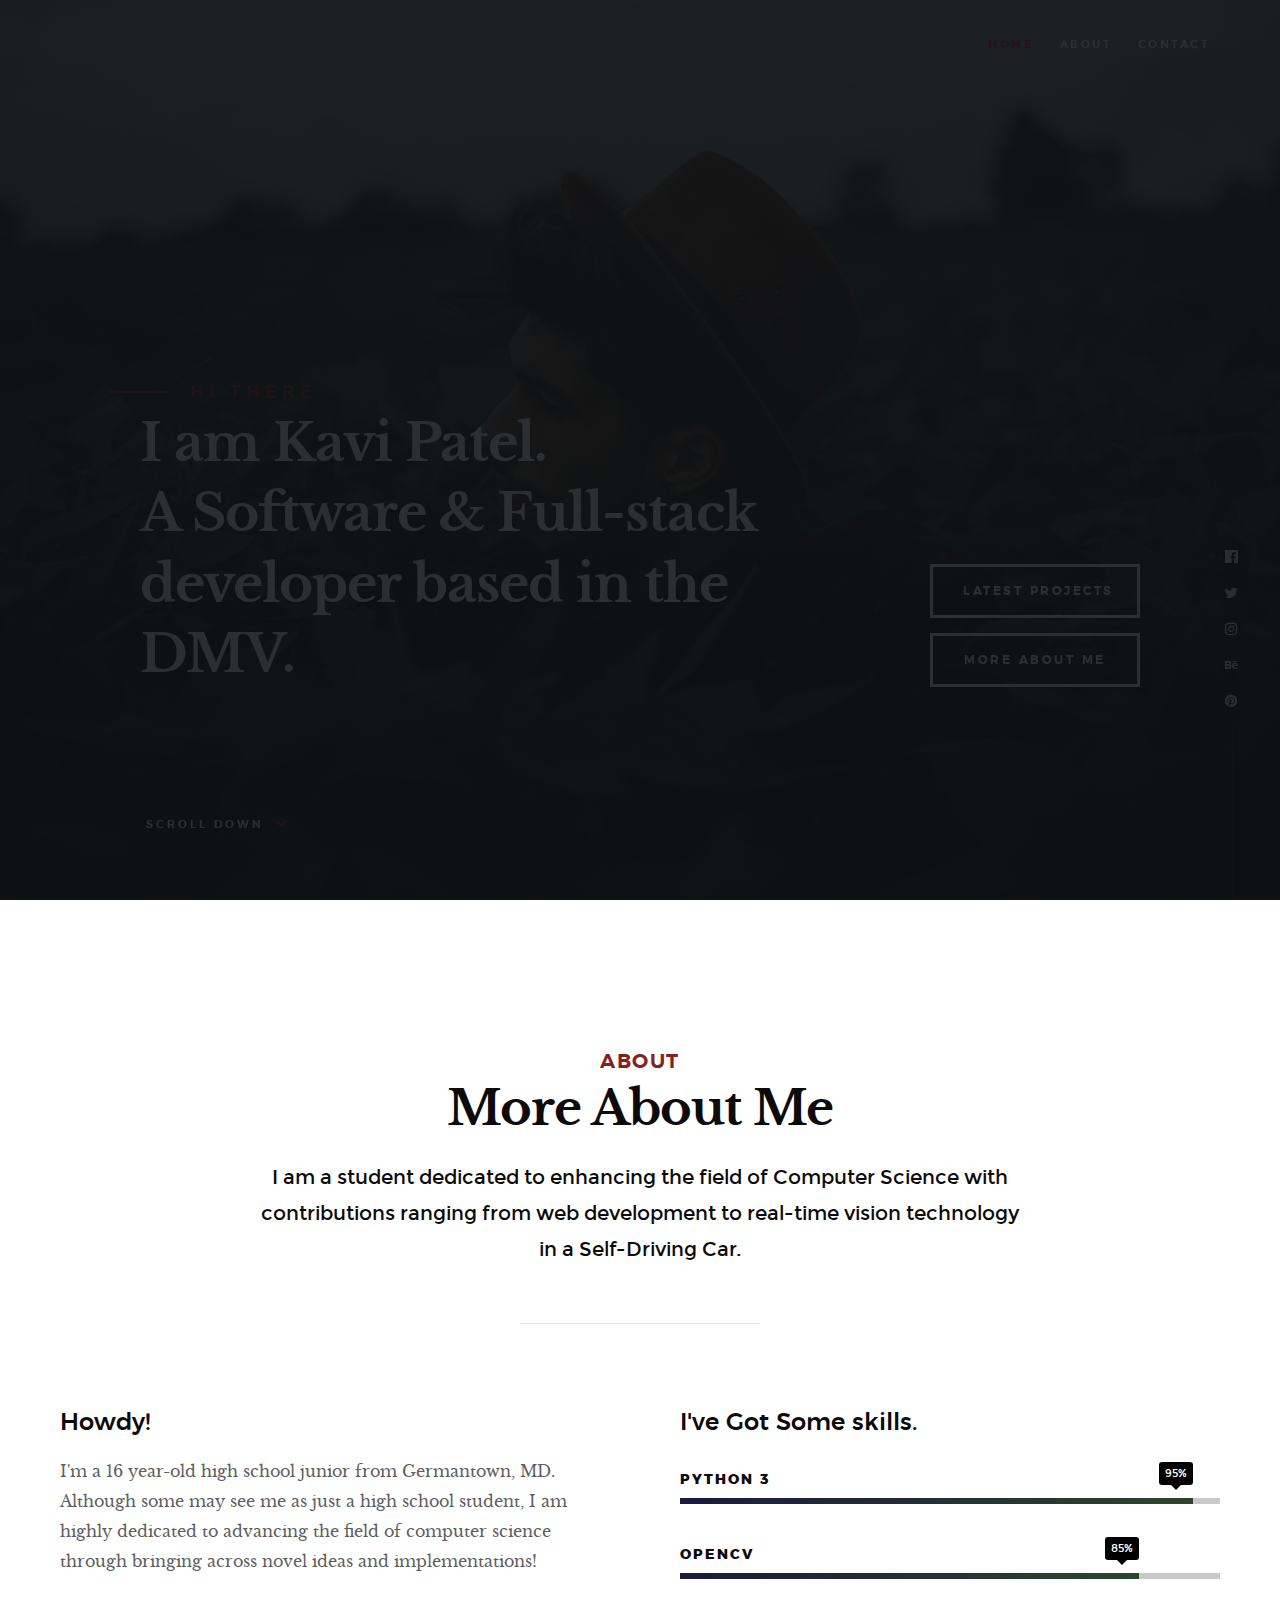
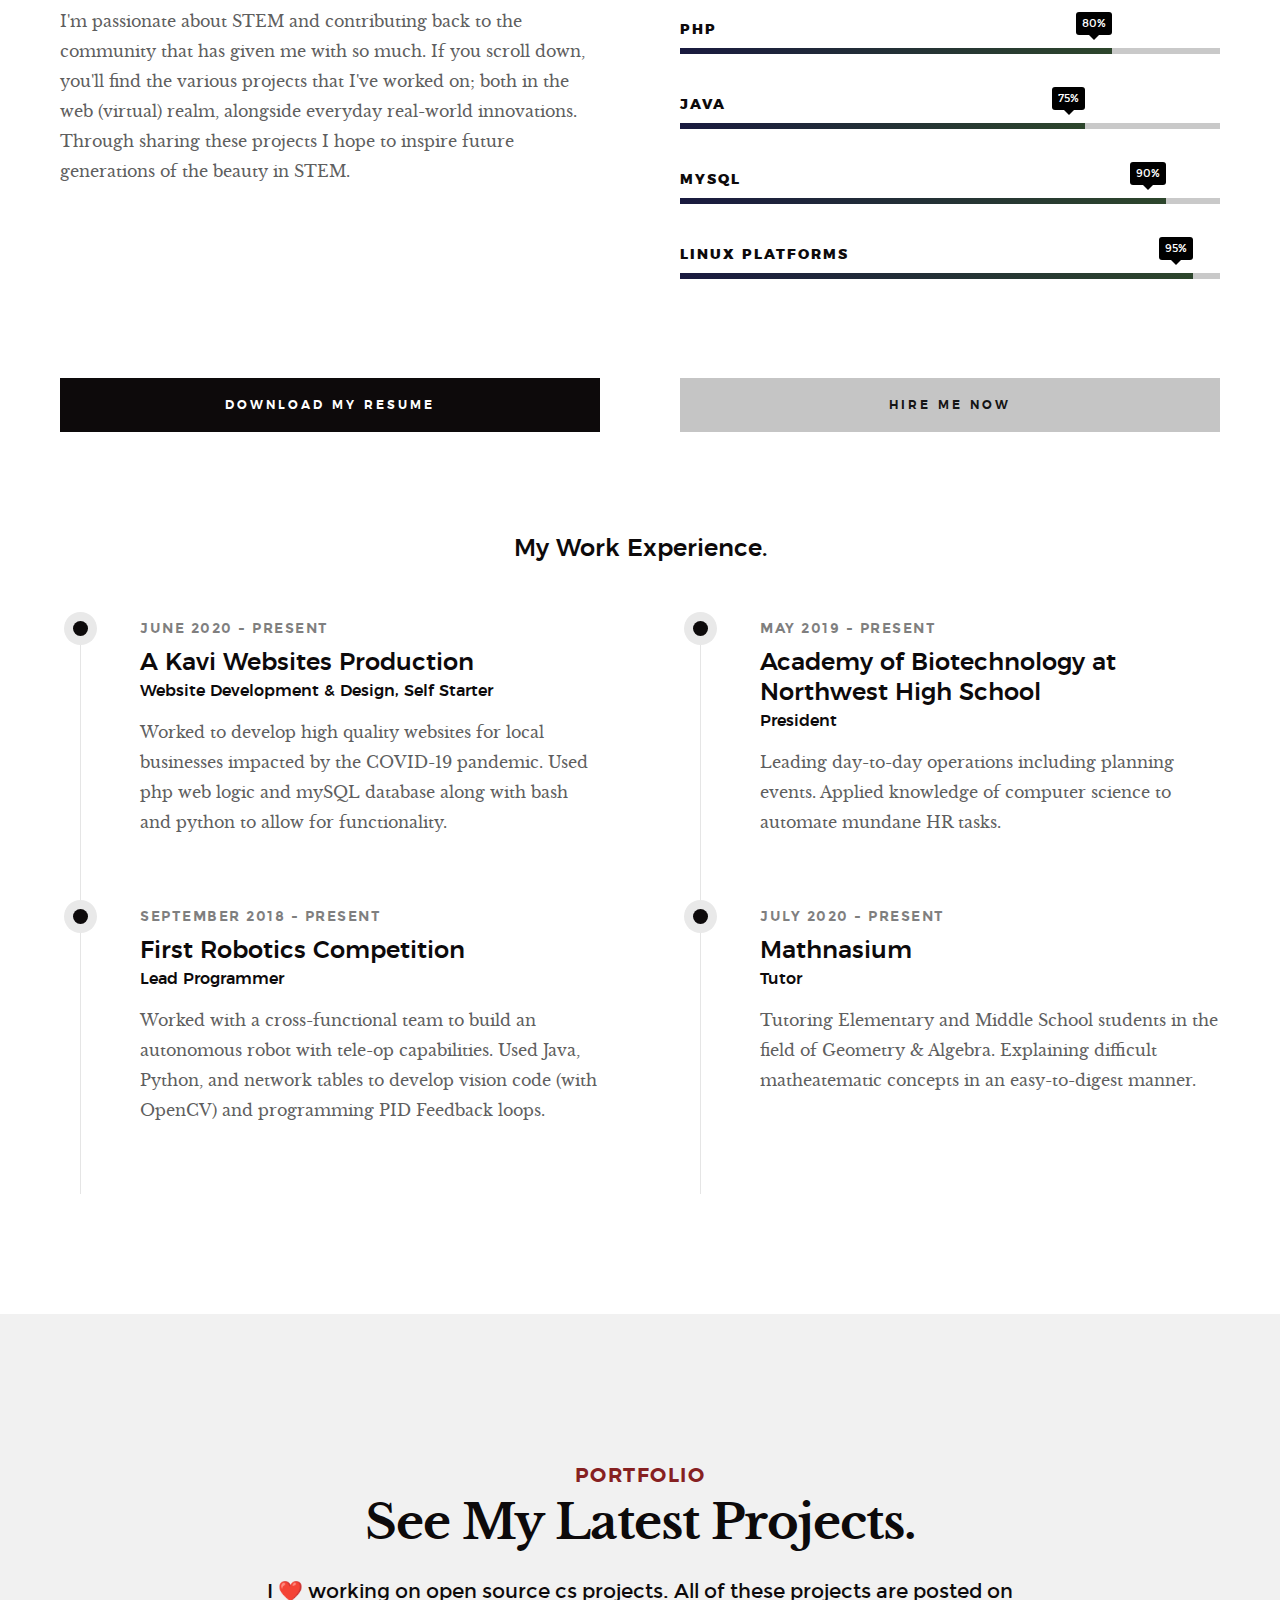
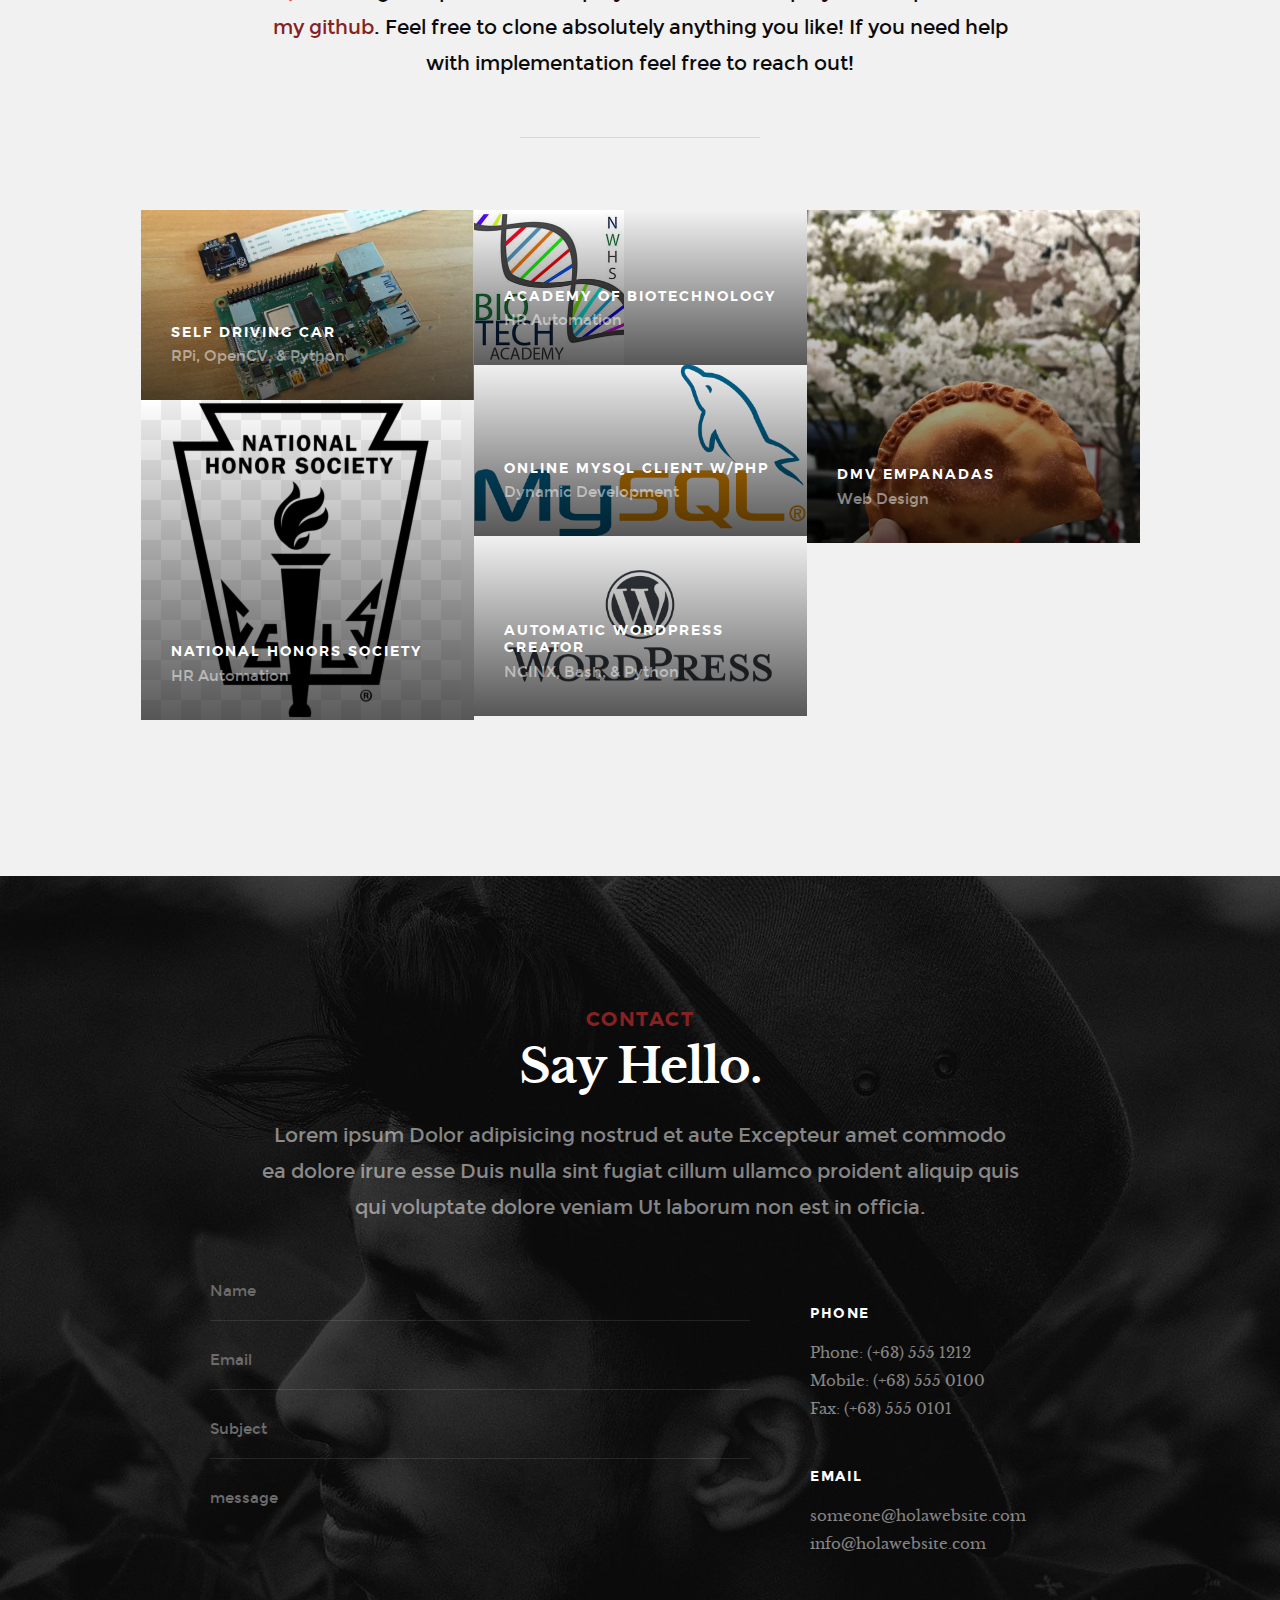
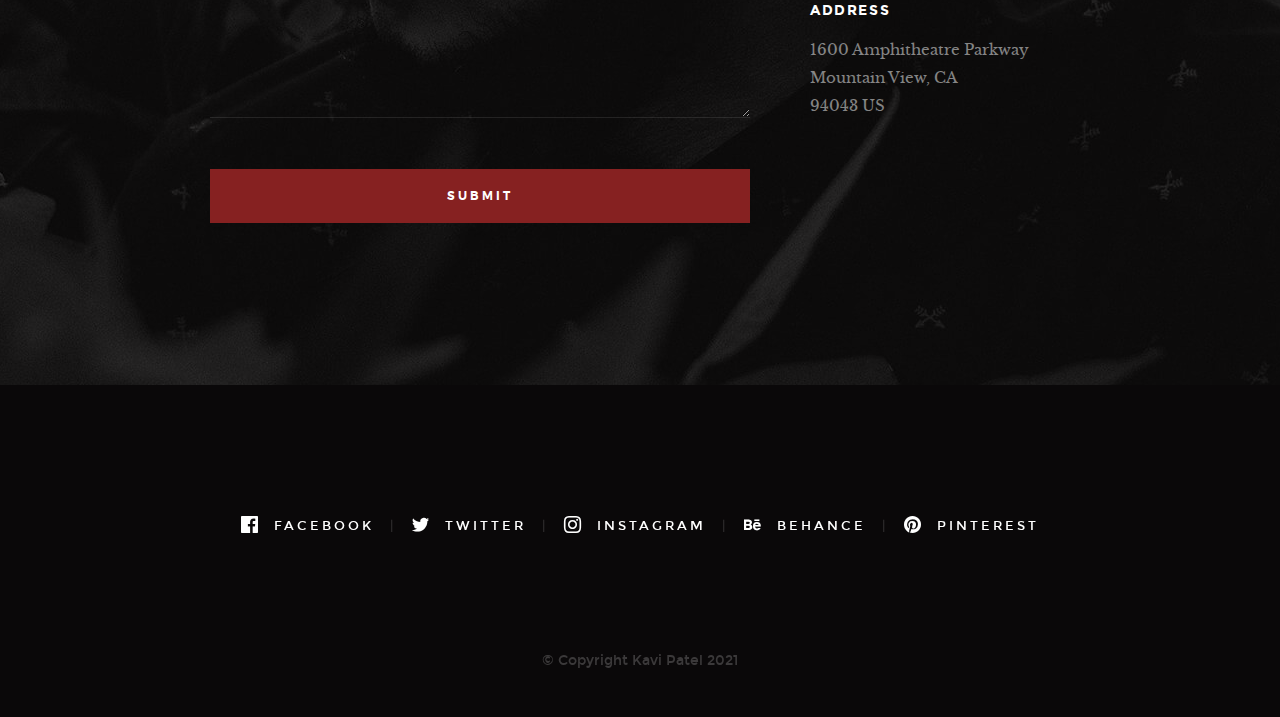
==== commit e9edd515: "Portfolio Page Finished" ====
--- a/dev/index.html
+++ b/dev/index.html
@@ -438,19 +438,19 @@
                     <div class="item-folio">
 
                         <div class="item-folio__thumb">
-                            <a href="images/portfolio/NHS.png" class="thumb-link" data-size="1050x700">
-                                <img src="images/portfolio/NHS.png"
-                                     srcset="images/portfolio/NHS.png 1x, images/portfolio/NHS.png 2x" alt="">
+                            <a href="images/portfolio/wordpress.png" class="thumb-link" data-size="1050x700">
+                                <img src="images/portfolio/wordpress.png"
+                                     srcset="images/portfolio/wordpress.png 1x, images/portfolio/wordpress.png 2x" alt="">
                                 <span class="shadow-overlay"></span>
                             </a>
                         </div>
 
                         <div class="item-folio__text">
                             <h3 class="item-folio__title">
-                                Liberty
+                                Automatic Wordpress Creator
                             </h3>
                             <p class="item-folio__cat">
-                                Branding
+                                NGINX, Bash, & Python
                             </p>
                         </div>
 
@@ -459,73 +459,13 @@
                         </a>
 
                         <span class="item-folio__caption">
-                            <p>Vero molestiae sed aut natus excepturi. Et tempora numquam. Temporibus iusto quo.Unde dolorem corrupti neque nisi.</p>
+                            <p>Creating a bash script (that runs two other python scripts) in order to create an instance of wordpress on a server. Script takes care of everything, from creating an NGINX file to setting up the mySQL database. Check it out <a href="https://github.com/kavipatel04/AutoWordpressCreator-BASH">here</a>!</p>
                         </span>
 
                     </div> <!-- end item-folio -->
                 </div> <!-- end masonry__brick -->
 
-                <div class="masonry__brick">
-                    <div class="item-folio">
-
-                        <div class="item-folio__thumb">
-                            <a href="images/portfolio/gallery/g-minimalismo.jpg" class="thumb-link" data-size="1050x700">
-                                <img src="images/portfolio/minimalismo.jpg"
-                                     srcset="images/portfolio/minimalismo.jpg 1x, images/portfolio/minimalismo@2x.jpg 2x" alt="">
-                                <span class="shadow-overlay"></span>
-                            </a>
-                        </div>
-
-                        <div class="item-folio__text">
-                            <h3 class="item-folio__title">
-                                Minimalismo
-                            </h3>
-                            <p class="item-folio__cat">
-                                Web Design
-                            </p>
-                        </div>
-
-                        <a href="https://www.behance.net/" class="item-folio__project-link" title="Project link">
-                            <i class="im im-link"></i>
-                        </a>
-
-                        <span class="item-folio__caption">
-                            <p>Vero molestiae sed aut natus excepturi. Et tempora numquam. Temporibus iusto quo.Unde dolorem corrupti neque nisi.</p>
-                        </span>
-
-                    </div> <!-- end item-folio -->
-                </div> <!-- end masonry__brick -->
-
-                <div class="masonry__brick">
-                    <div class="item-folio">
-
-                        <div class="item-folio__thumb">
-                            <a href="images/portfolio/gallery/g-shutterbug.jpg" class="thumb-link" data-size="1050x700">
-                                <img src="images/portfolio/shutterbug.jpg"
-                                     srcset="images/portfolio/shutterbug.jpg 1x, images/portfolio/shutterbug@2x.jpg 2x" alt="">
-                                <span class="shadow-overlay"></span>
-                            </a>
-                        </div>
-
-                        <div class="item-folio__text">
-                            <h3 class="item-folio__title">
-                                Lady Shutterbug
-                            </h3>
-                            <p class="item-folio__cat">
-                                Branding
-                            </p>
-                        </div>
-
-                        <a href="https://www.behance.net/" class="item-folio__project-link" title="Project link">
-                            <i class="im im-link"></i>
-                        </a>
-
-                        <span class="item-folio__caption">
-                            <p>Vero molestiae sed aut natus excepturi. Et tempora numquam. Temporibus iusto quo.Unde dolorem corrupti neque nisi.</p>
-                        </span>
-
-                    </div> <!-- end item-folio -->
-                </div> <!-- end masonry__brick -->
+                
 
             </div>
         </div> <!-- end masonry -->
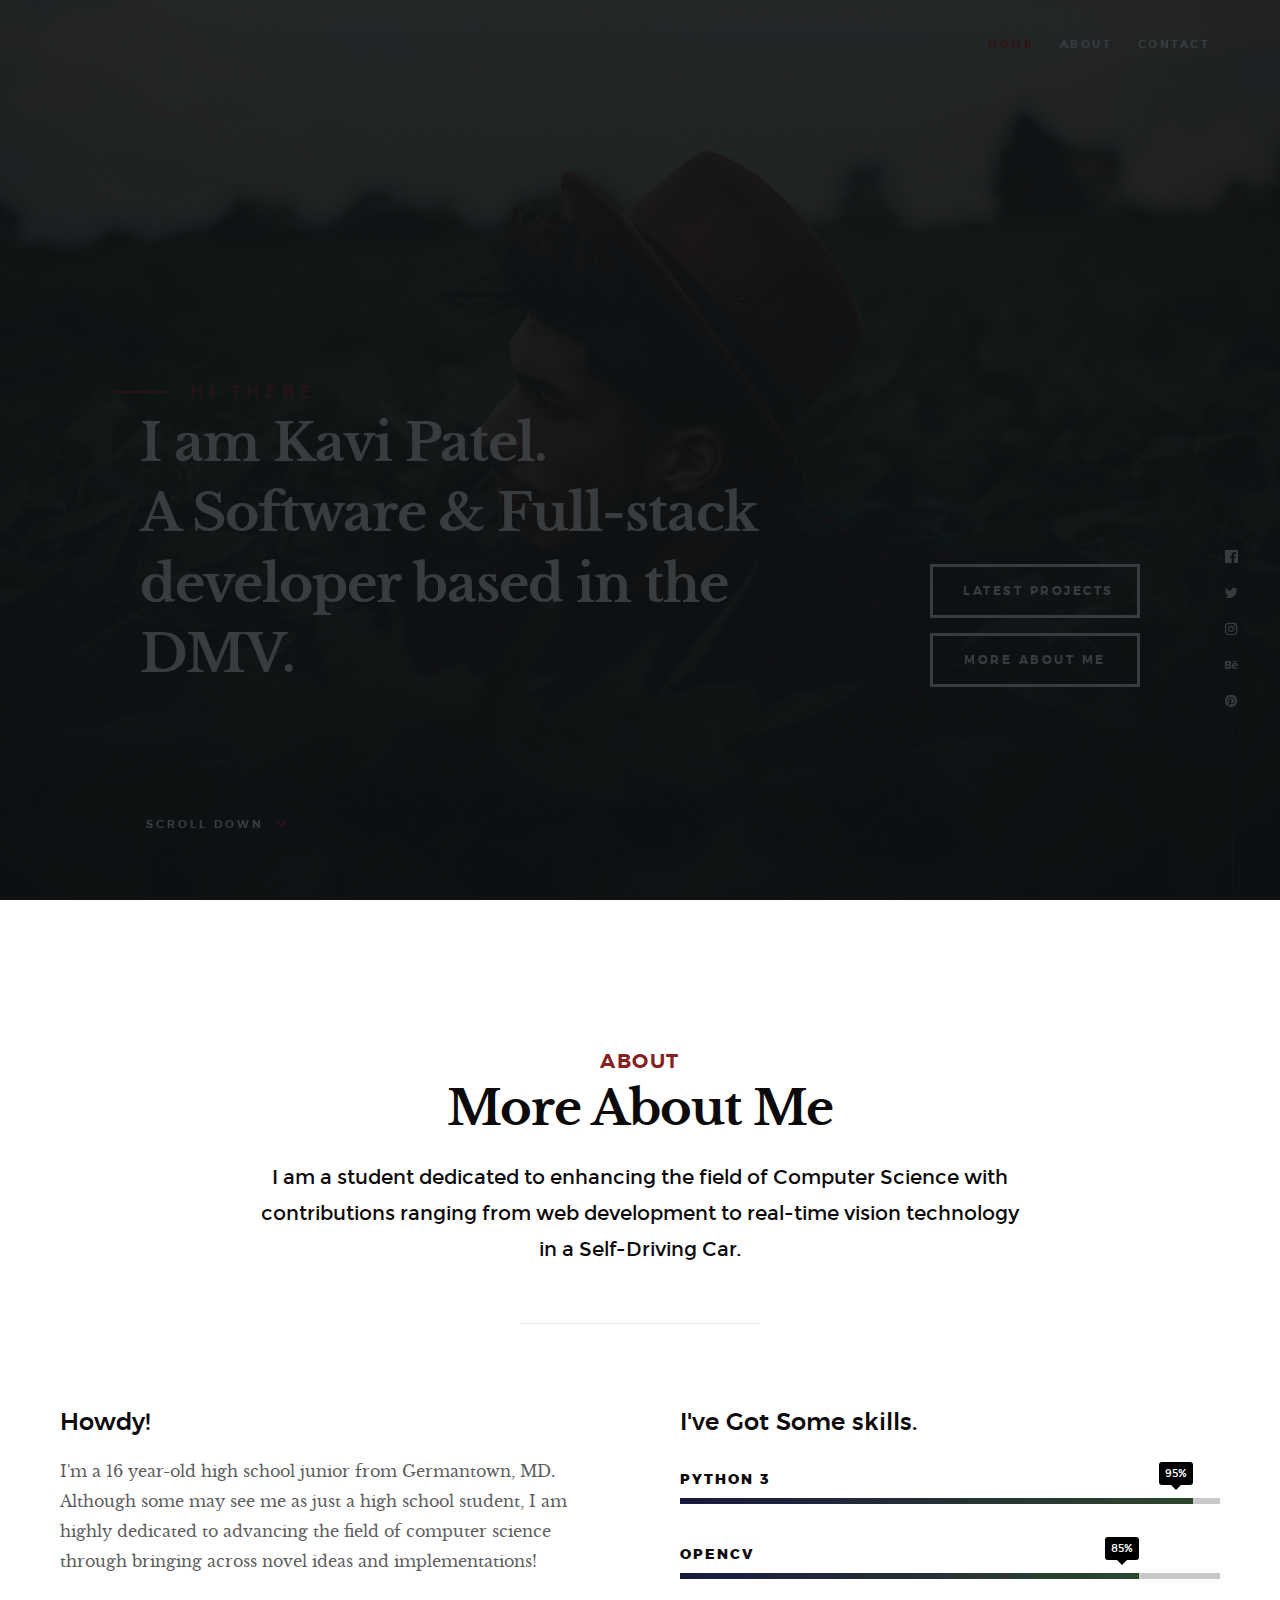
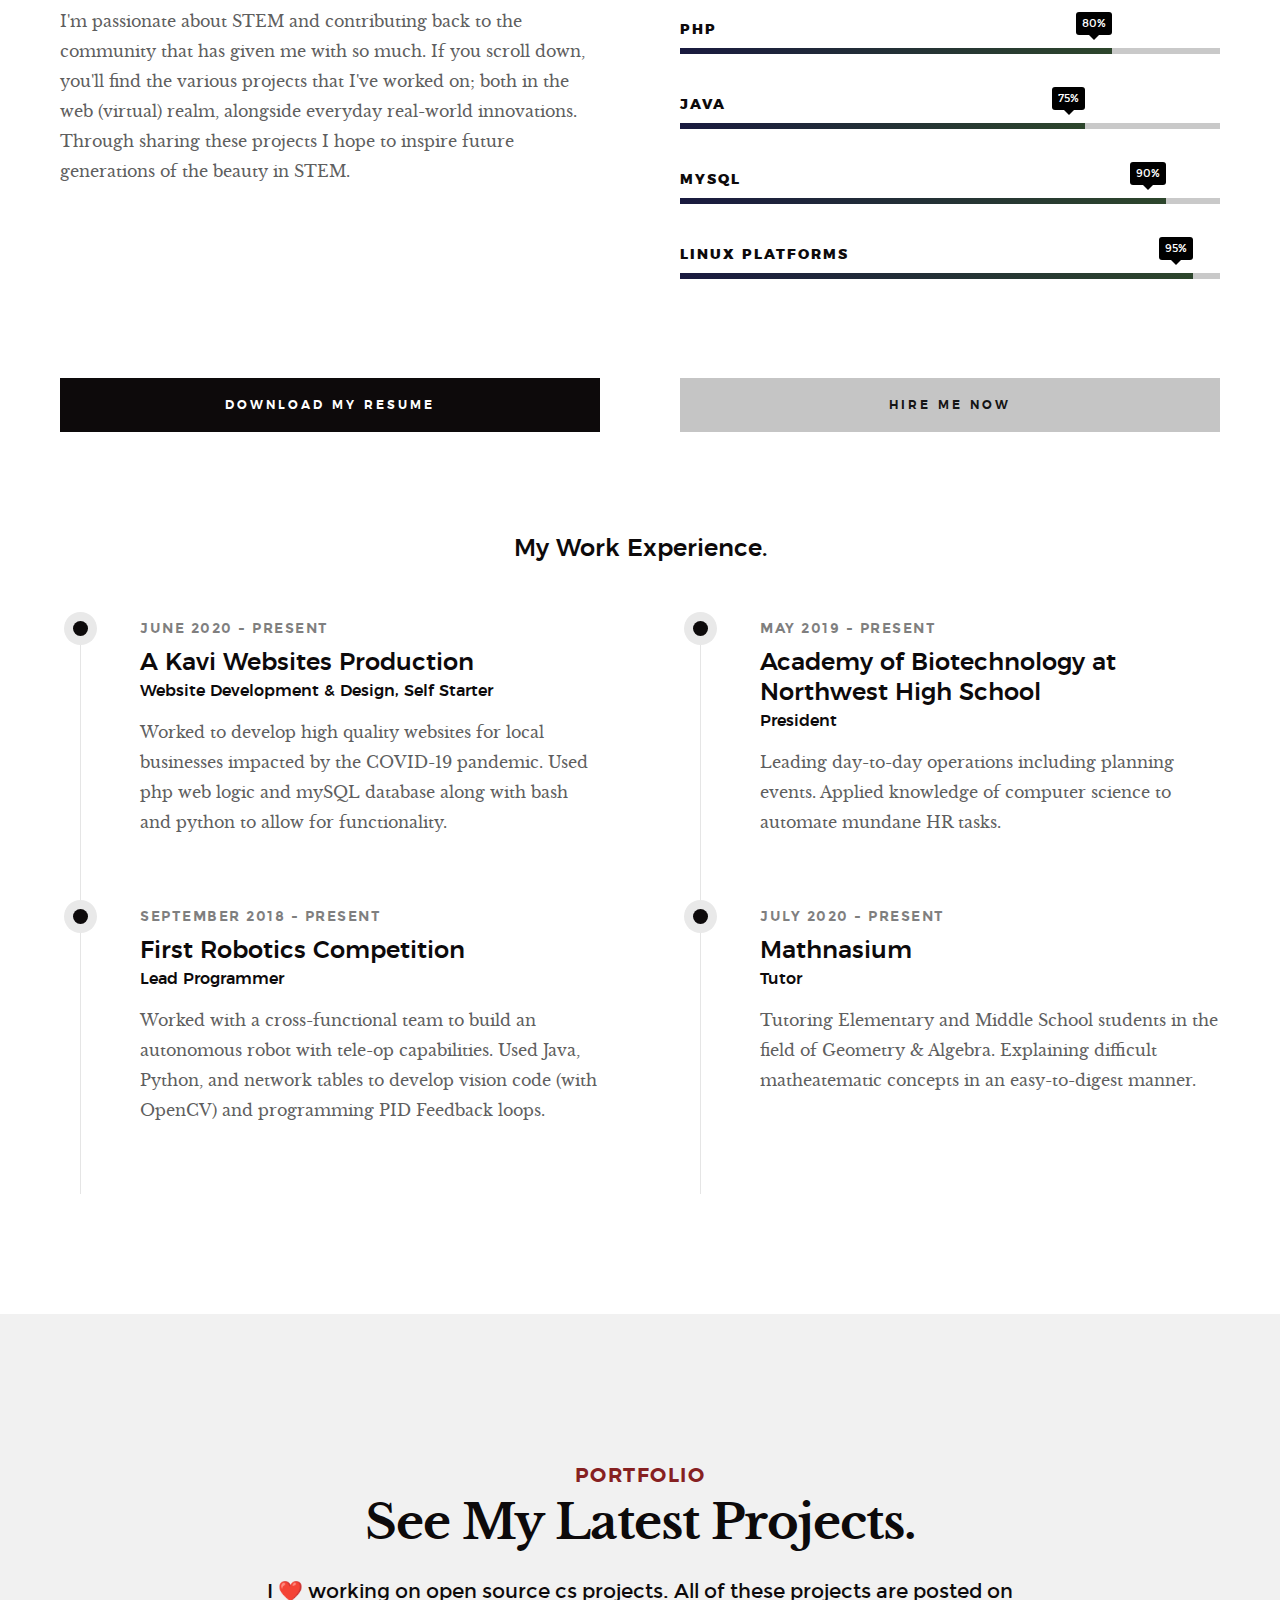
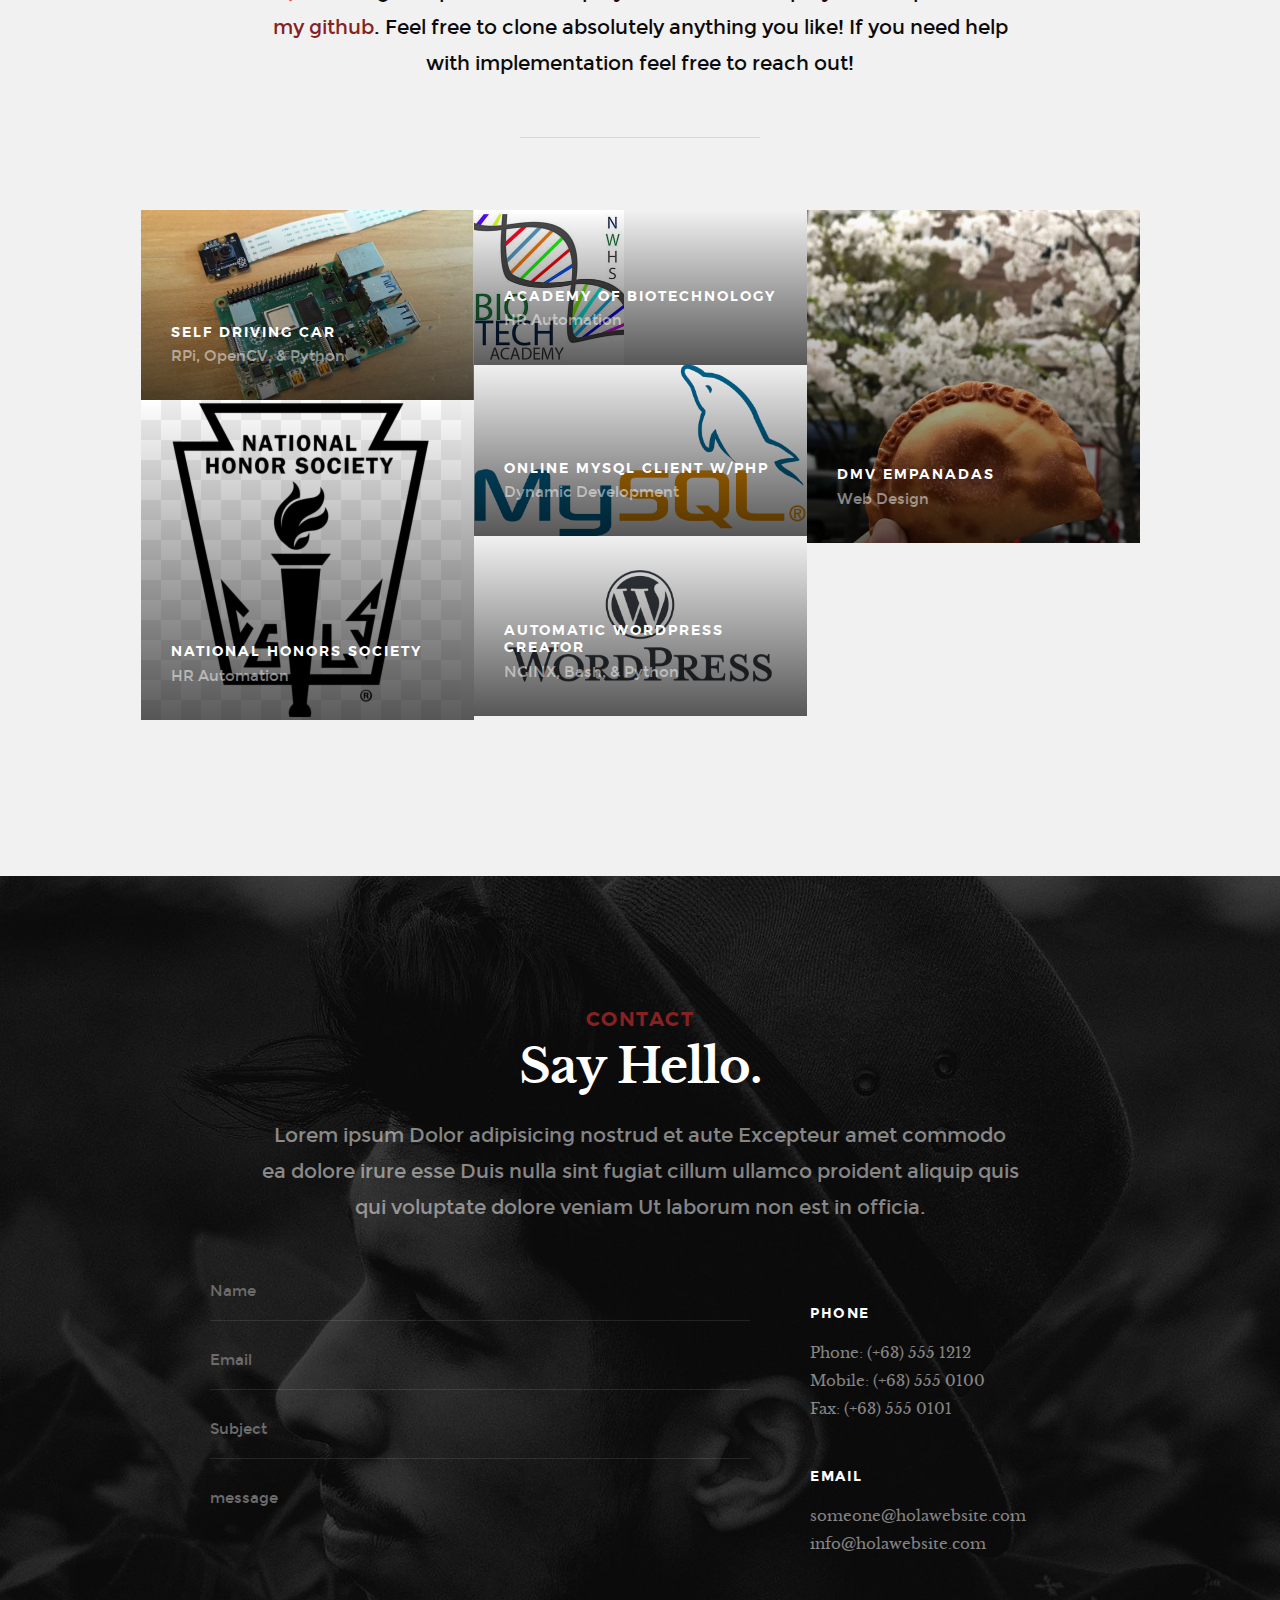
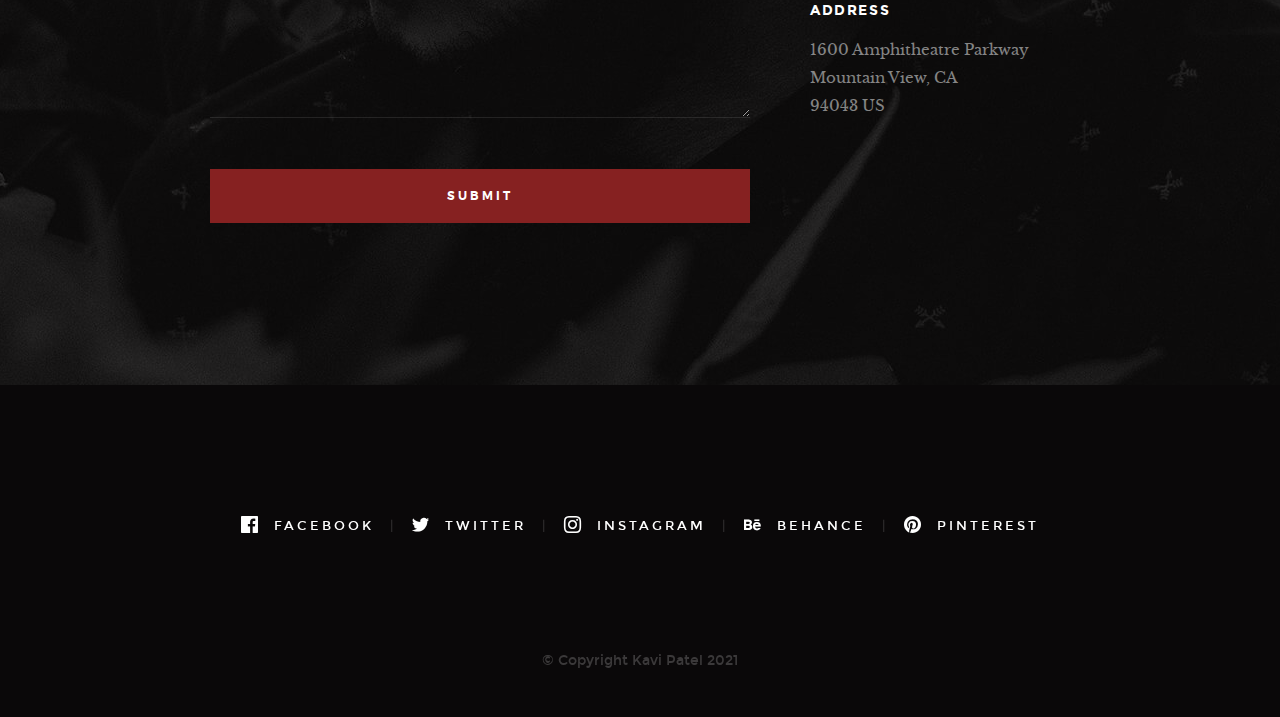
==== commit 238984ba: "Added resume asset" ====
--- a/dev/index.html
+++ b/dev/index.html
@@ -184,7 +184,7 @@
         <div class="row about-content about-content--buttons">
 
             <div class="col-six tab-full left">
-                <a href="#0" class="btn btn--primary full-width">Download My Resume</a>
+                <a href="hardassets/Resume_Kavi_Patel_02-05-21.pdf" class="btn btn--primary full-width">Download My Resume</a>
             </div>
             <div class="col-six tab-full right">
                 <a href="#contact" class="btn full-width">Hire Me Now</a>
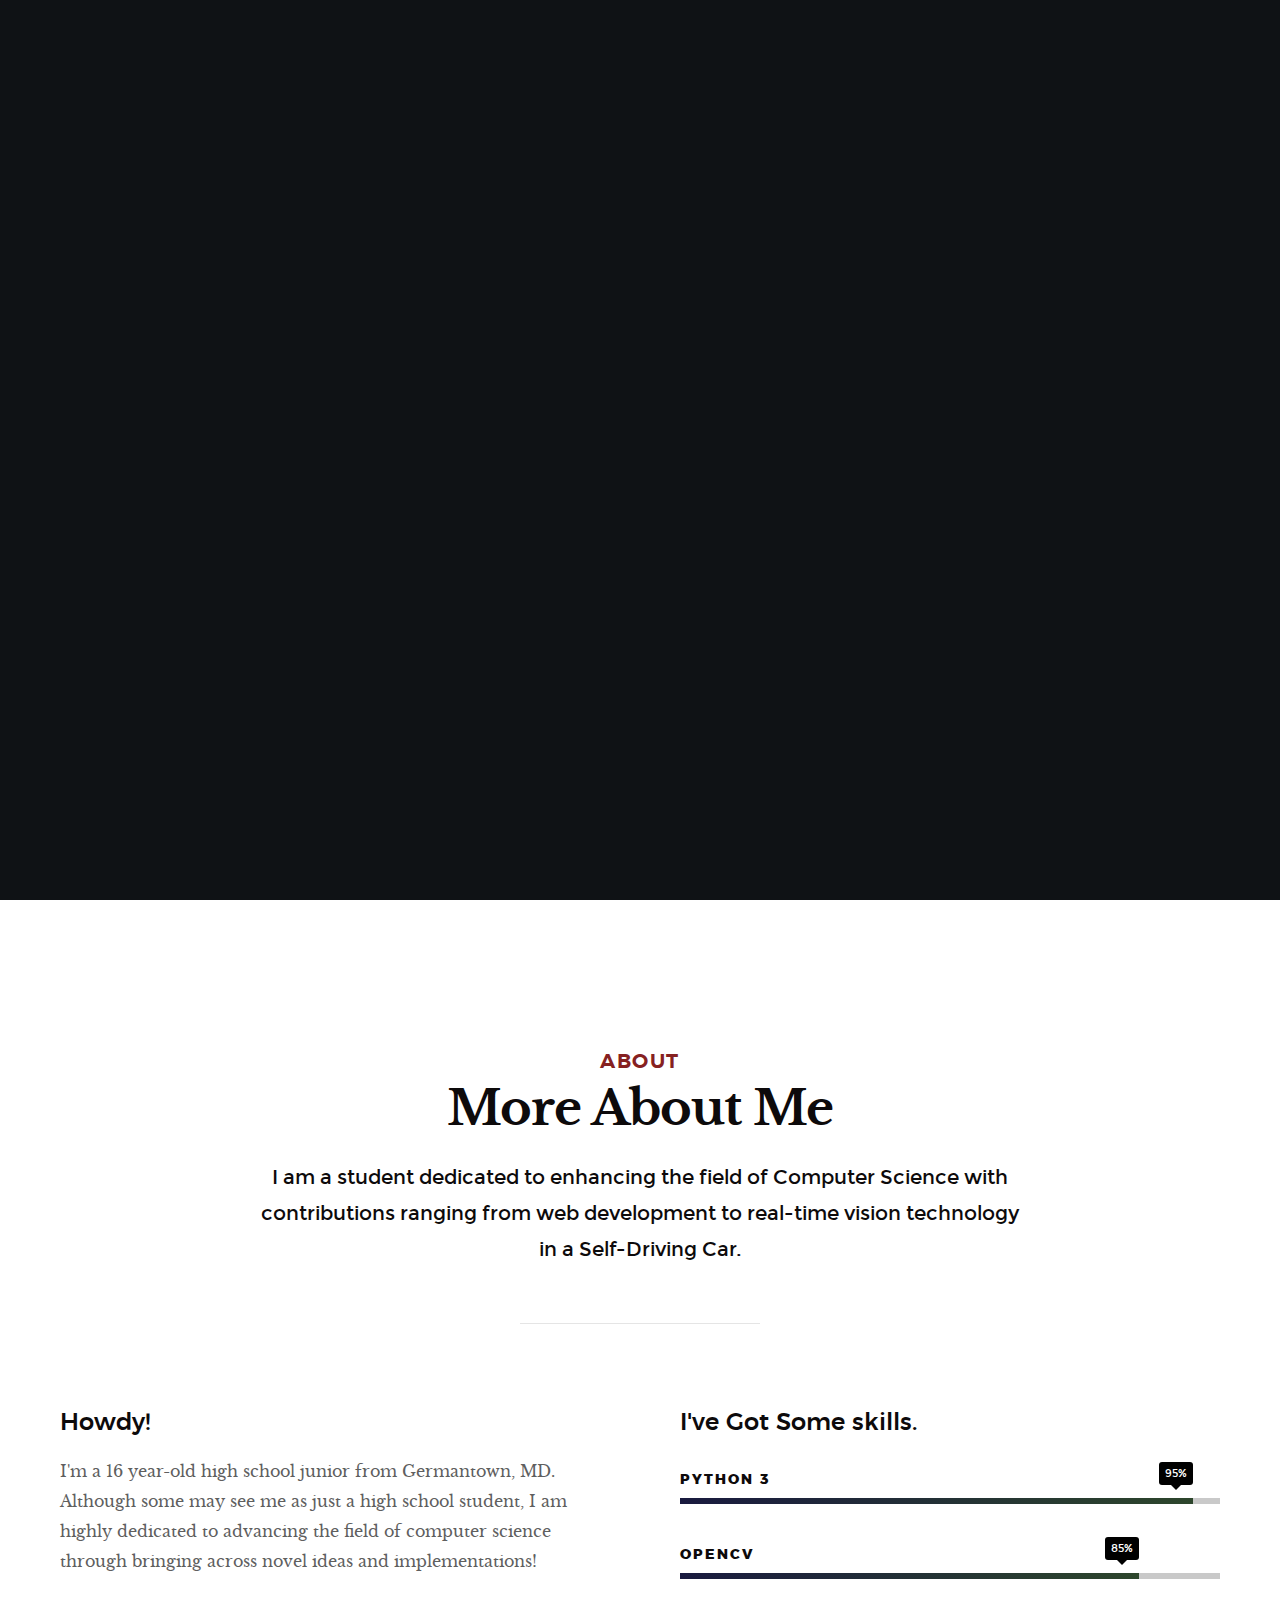
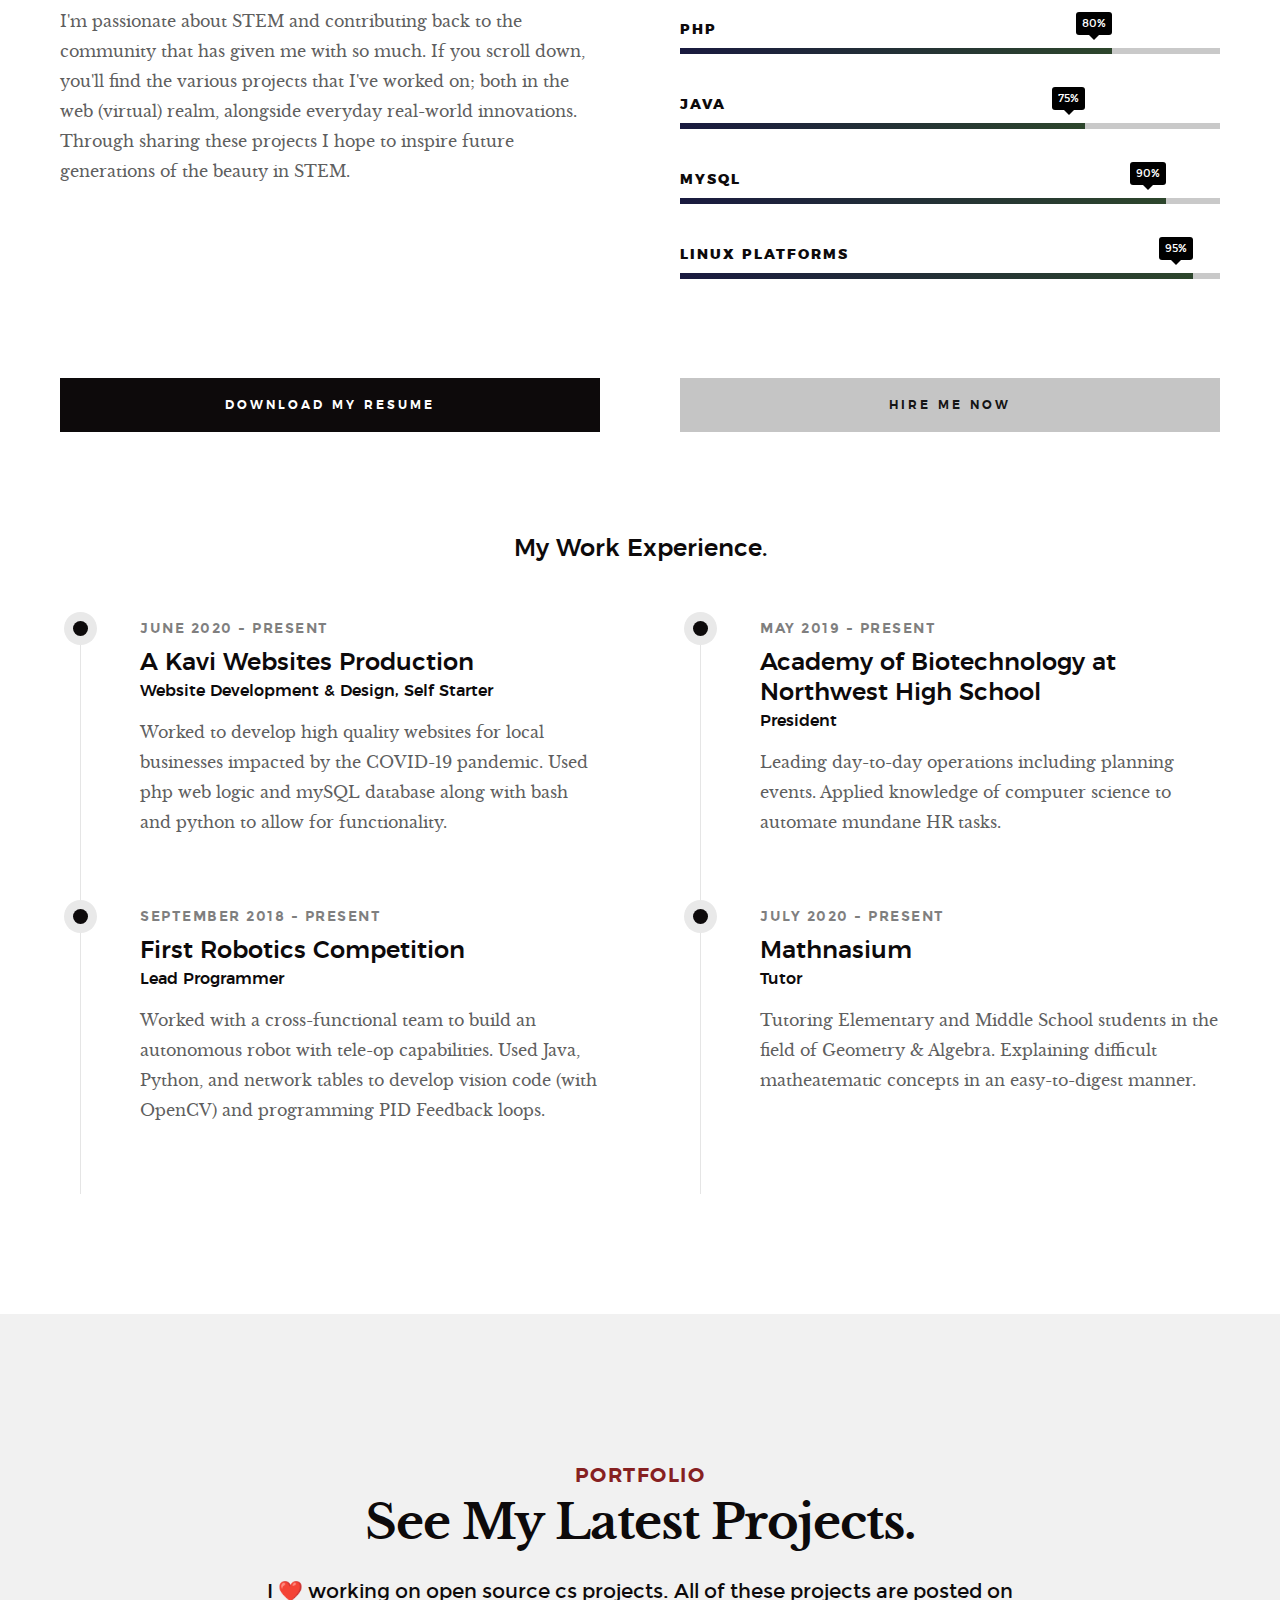
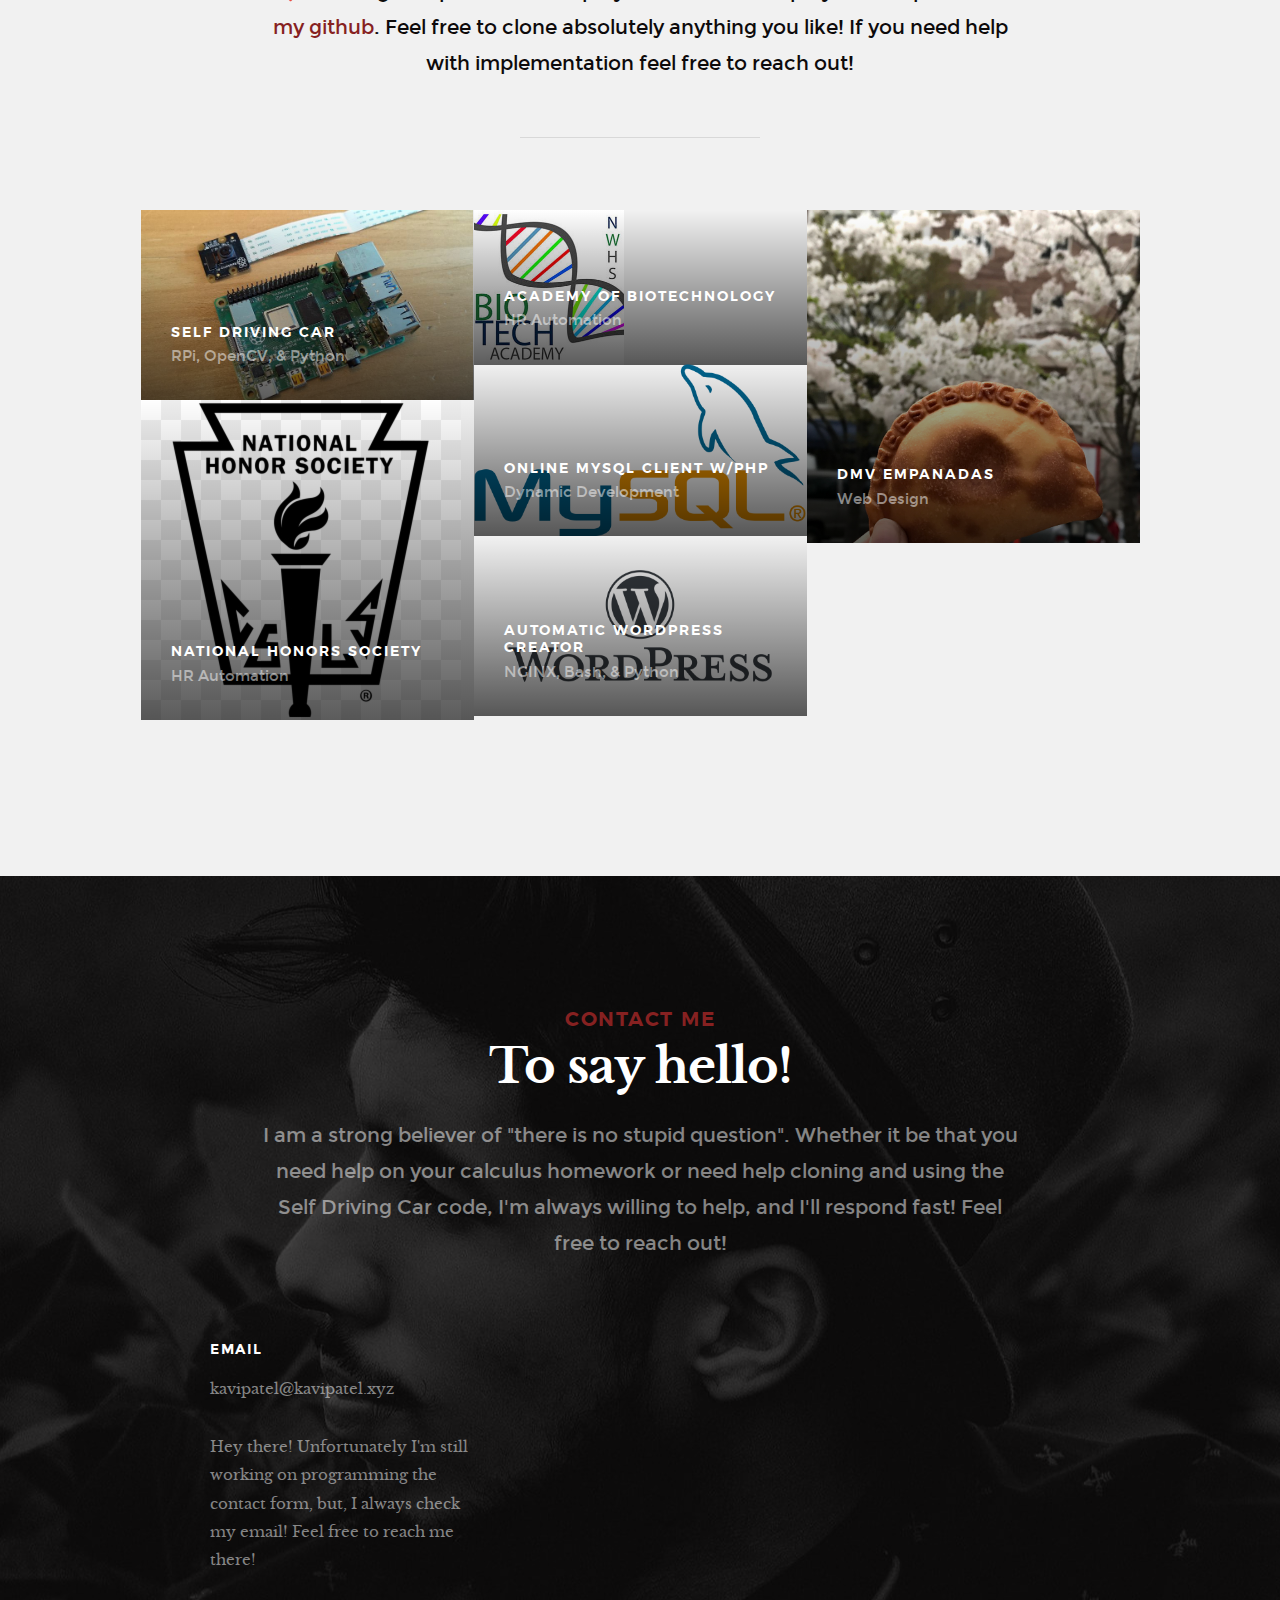
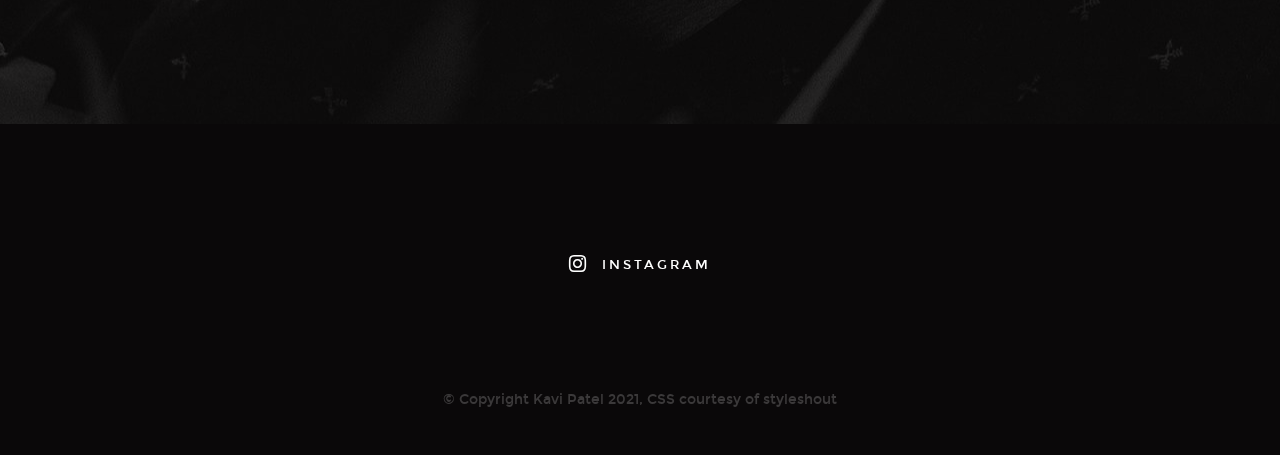
==== commit c762fea8: "Contact" ====
--- a/dev/index.html
+++ b/dev/index.html
@@ -102,22 +102,24 @@
 
         </div> <!-- end home-content -->
 
-        <ul class="home-social">
+        <ul class="home-social"> <!--
             <li>
                 <a href="#"><i class="im im-facebook" aria-hidden="true"></i><span>Facebook</span></a>
             </li>
             <li>
                 <a href="#"><i class="im im-twitter" aria-hidden="true"></i><span>Twiiter</span></a>
+            </li> -->
+            <li>
+                <a href="https://www.instagram.com/kavpats04/"><i class="im im-instagram" aria-hidden="true"></i><span>Instagram</span></a>
             </li>
-            <li>
-                <a href="#"><i class="im im-instagram" aria-hidden="true"></i><span>Instagram</span></a>
-            </li>
+            <!--
             <li>
                 <a href="#"><i class="im im-behance" aria-hidden="true"></i><span>Behance</span></a>
             </li>
             <li>
                 <a href="#"><i class="im im-pinterest" aria-hidden="true"></i><span>Pinterest</span></a>
             </li>
+        -->
         </ul> 
         <!-- end home-social -->
 
@@ -687,15 +689,16 @@
 
         <div class="row narrow section-intro">
             <div class="col-full">
-                <h3>Contact</h3>
-                <h1>Say Hello.</h1>
+                <h3>Contact Me</h3>
+                <h1>To say hello!</h1>
                 
-                <p class="lead">Lorem ipsum Dolor adipisicing nostrud et aute Excepteur amet commodo ea dolore irure esse Duis nulla sint fugiat cillum ullamco proident aliquip quis qui voluptate dolore veniam Ut laborum non est in officia.</p>
-            </div>
-        </div>
-
+                <p class="lead">I am a strong believer of "there is no stupid question". Whether it be that you need help on your calculus homework or need help cloning and using the Self Driving Car code, I'm always willing to help, and I'll respond fast! Feel free to reach out!</p>
+            </div>
+        </div>
+        
         <div class="row contact__main">
             <div class="col-eight tab-full contact__form">
+                <!--
                 <form name="contactForm" id="contactForm" method="post" action="">
                     <fieldset>
     
@@ -725,7 +728,7 @@
     
                     </fieldset>
                 </form>
-
+            -->
                 <!-- contact-warning -->
                 <div class="message-warning">
                     Something went wrong. Please try again.
@@ -738,23 +741,24 @@
                         
             </div>
             <div class="col-four tab-full contact__infos">
-                <h4 class="h06">Phone</h4>
+                <!--<h4 class="h06">Phone</h4>
                 <p>Phone: (+63) 555 1212<br>
                 Mobile: (+63) 555 0100<br>
                 Fax: (+63) 555 0101
+                </p>-->
+
+                <h4 class="h06">Email</h4>
+                <p>kavipatel@kavipatel.xyz<br>
                 </p>
-
-                <h4 class="h06">Email</h4>
-                <p>someone@holawebsite.com<br>
-                info@holawebsite.com
-                </p>
-
+                <p>Hey there! Unfortunately I'm still working on programming the contact form, but, I always check my email! Feel free to reach me there!</p>
+
+                <!--
                 <h4 class="h06">Address</h4>
                 <p>
                 1600 Amphitheatre Parkway<br>
                 Mountain View, CA<br>
                 94043 US
-                </p>
+                </p>-->
             </div>
 
         </div>
@@ -772,7 +776,7 @@
                     <!--<a class="footer-site-logo" href="#0"><img src="images/logo.png" alt="Homepage"></a>-->
                 </div>
 
-                <ul class="footer-social">
+                <ul class="footer-social"> <!--
                     <li><a href="#0">
                         <i class="im im-facebook" aria-hidden="true"></i>
                         <span>Facebook</span>
@@ -780,11 +784,12 @@
                     <li><a href="#0">
                         <i class="im im-twitter" aria-hidden="true"></i>
                         <span>Twitter</span>
-                    </a></li>
-                    <li><a href="#0">
+                    </a></li> -->
+                    <li><a href="https://www.instagram.com/kavpats04/">
                         <i class="im im-instagram" aria-hidden="true"></i>
                         <span>Instagram</span>
                     </a></li>
+                    <!--
                     <li><a href="#0">
                         <i class="im im-behance" aria-hidden="true"></i>
                         <span>Behance</span>
@@ -793,6 +798,7 @@
                         <i class="im im-pinterest" aria-hidden="true"></i>
                         <span>Pinterest</span>
                     </a></li>
+                -->
                 </ul>
                     
             </div>
@@ -802,7 +808,7 @@
 
             <div class="col-twelve">
                 <div class="copyright">
-                    <span>© Copyright Kavi Patel 2021</span> 
+                    <span>© Copyright Kavi Patel 2021, CSS courtesy of styleshout</span> 
                     <!--<span>Design by <a href="https://www.styleshout.com/">styleshout</a></span>	-->
                 </div>
 
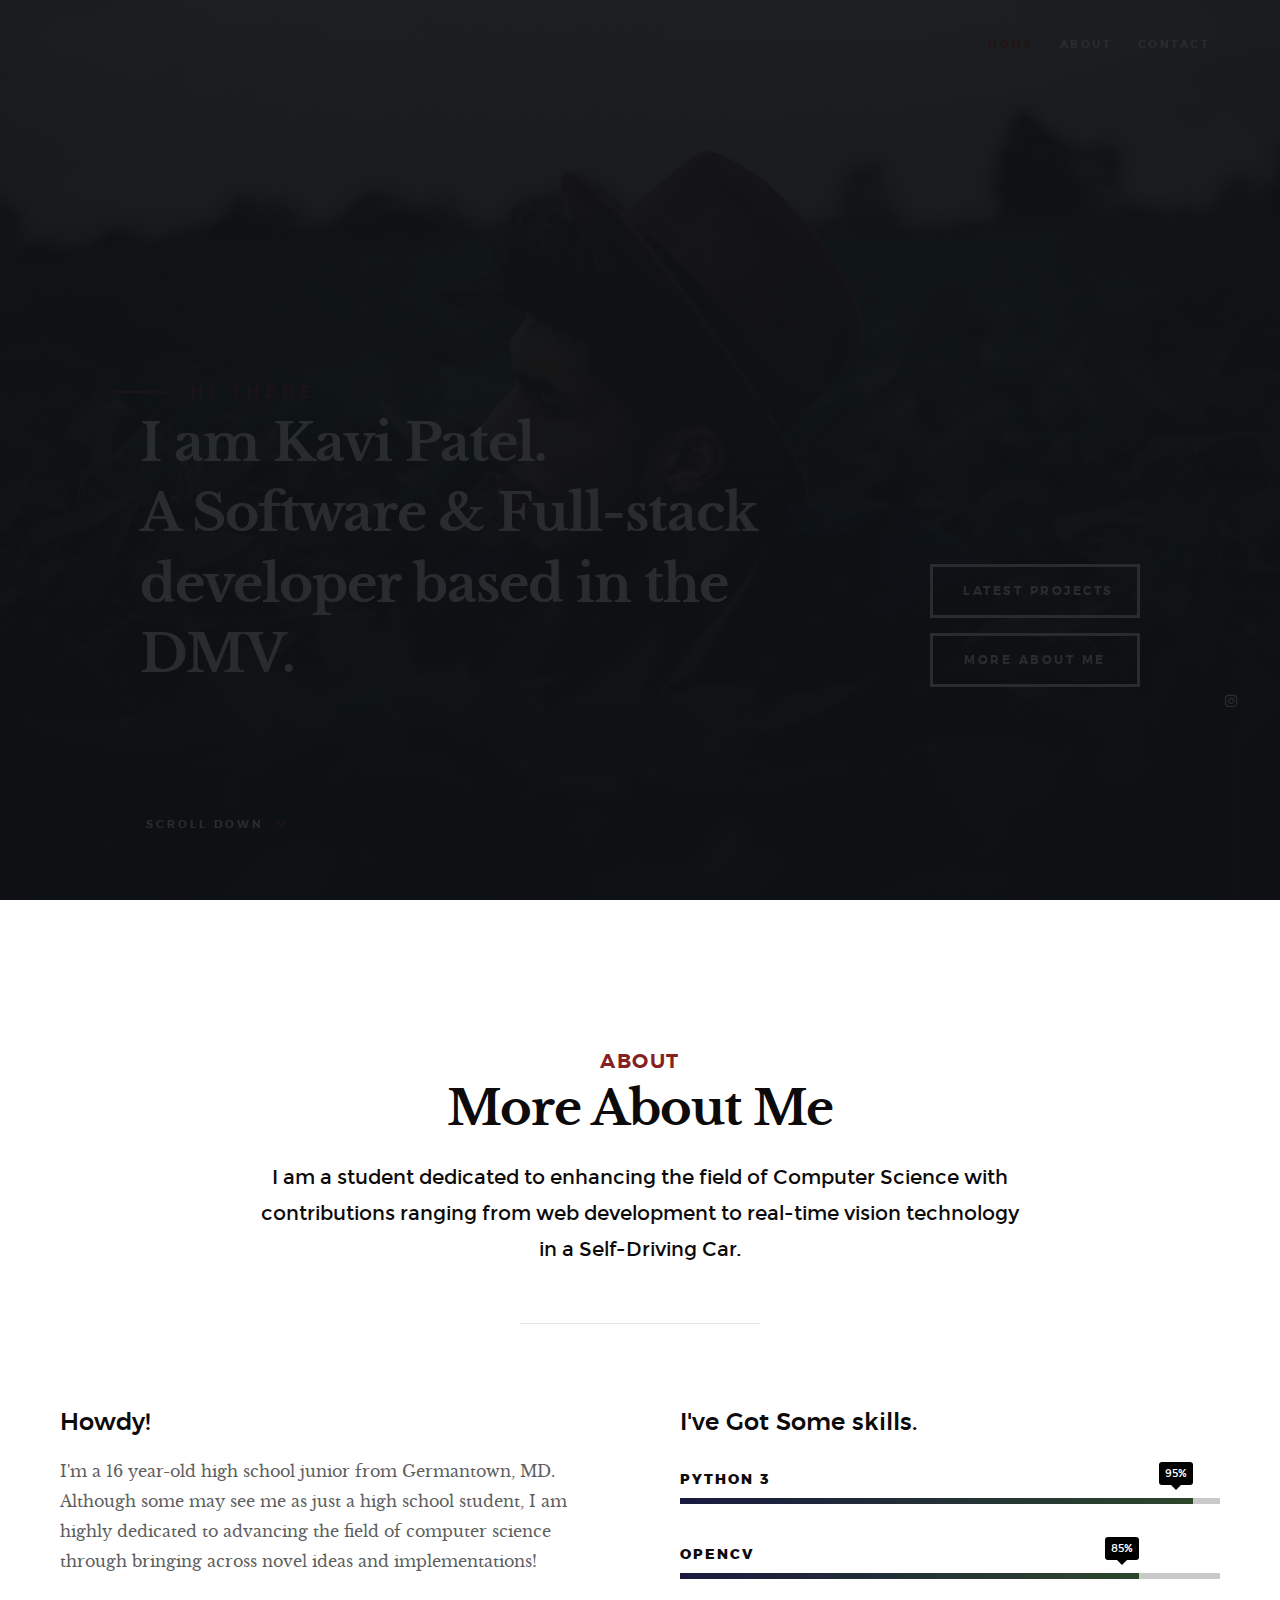
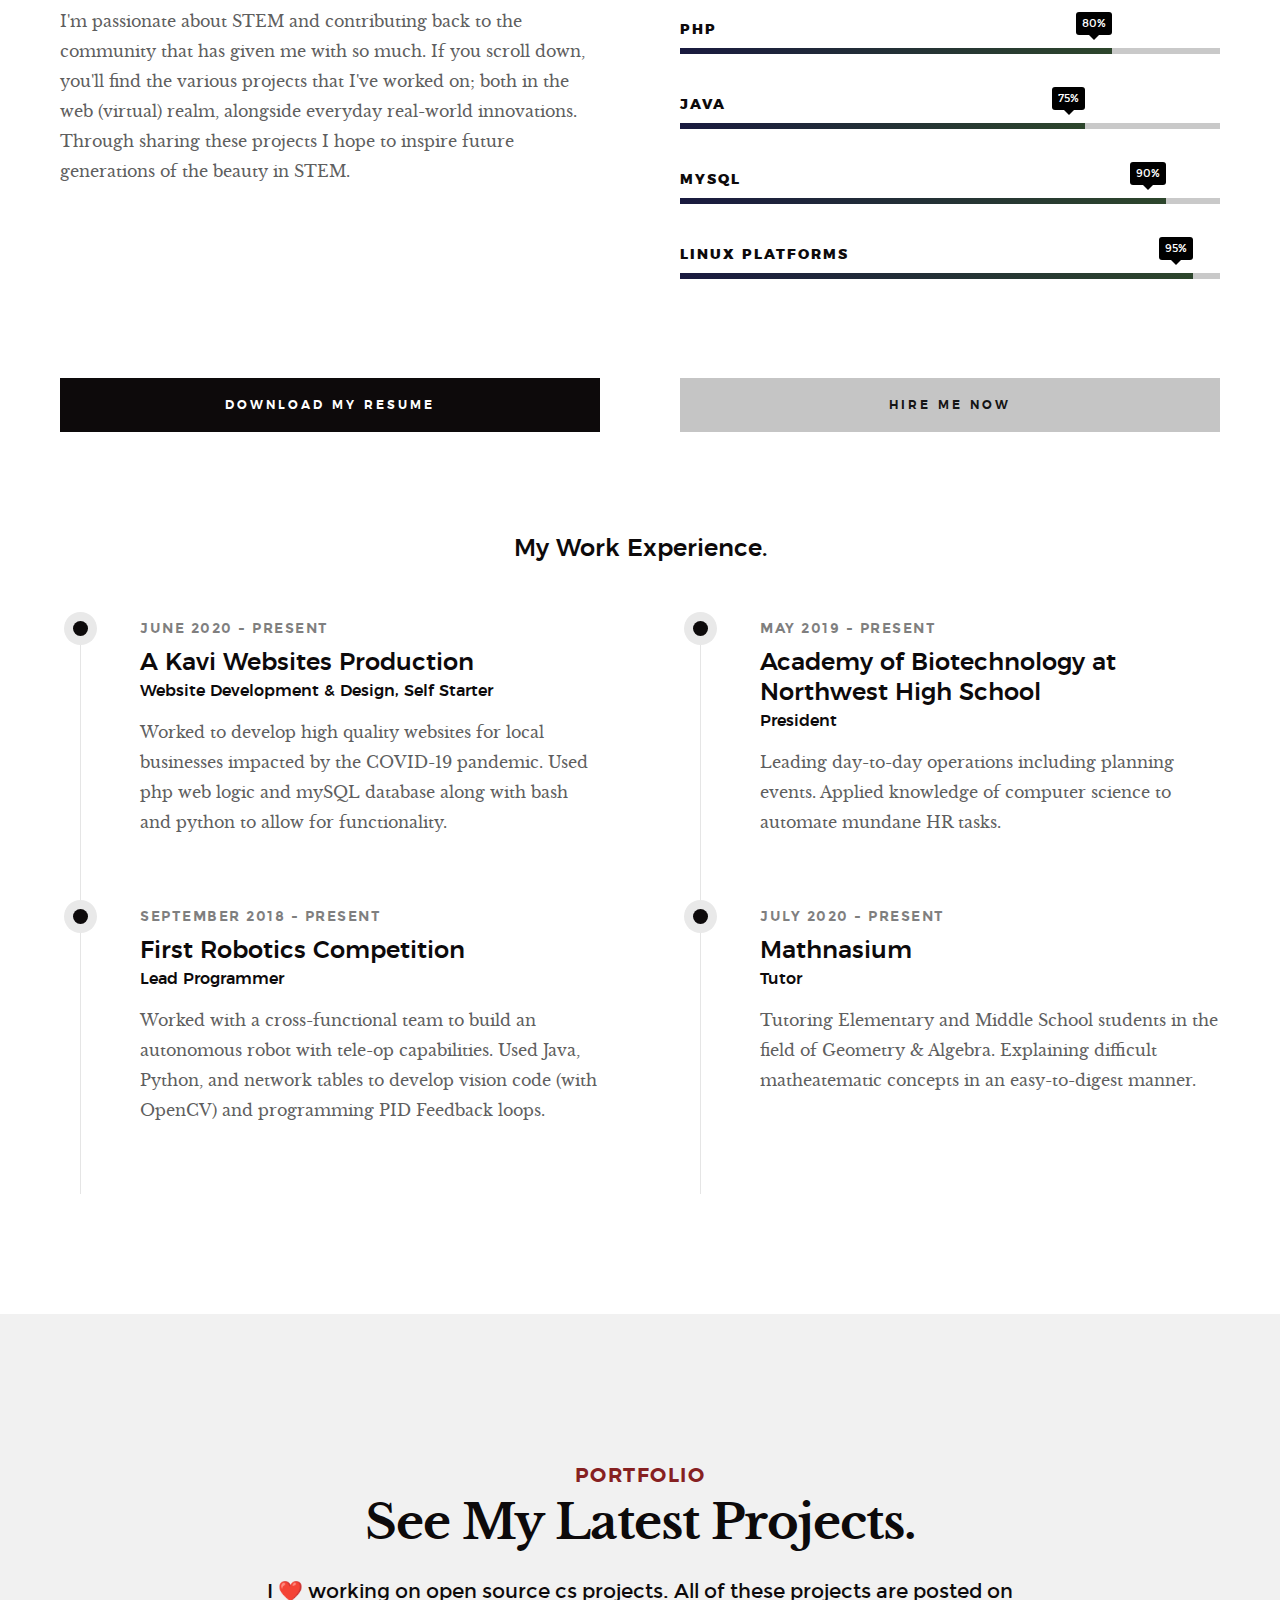
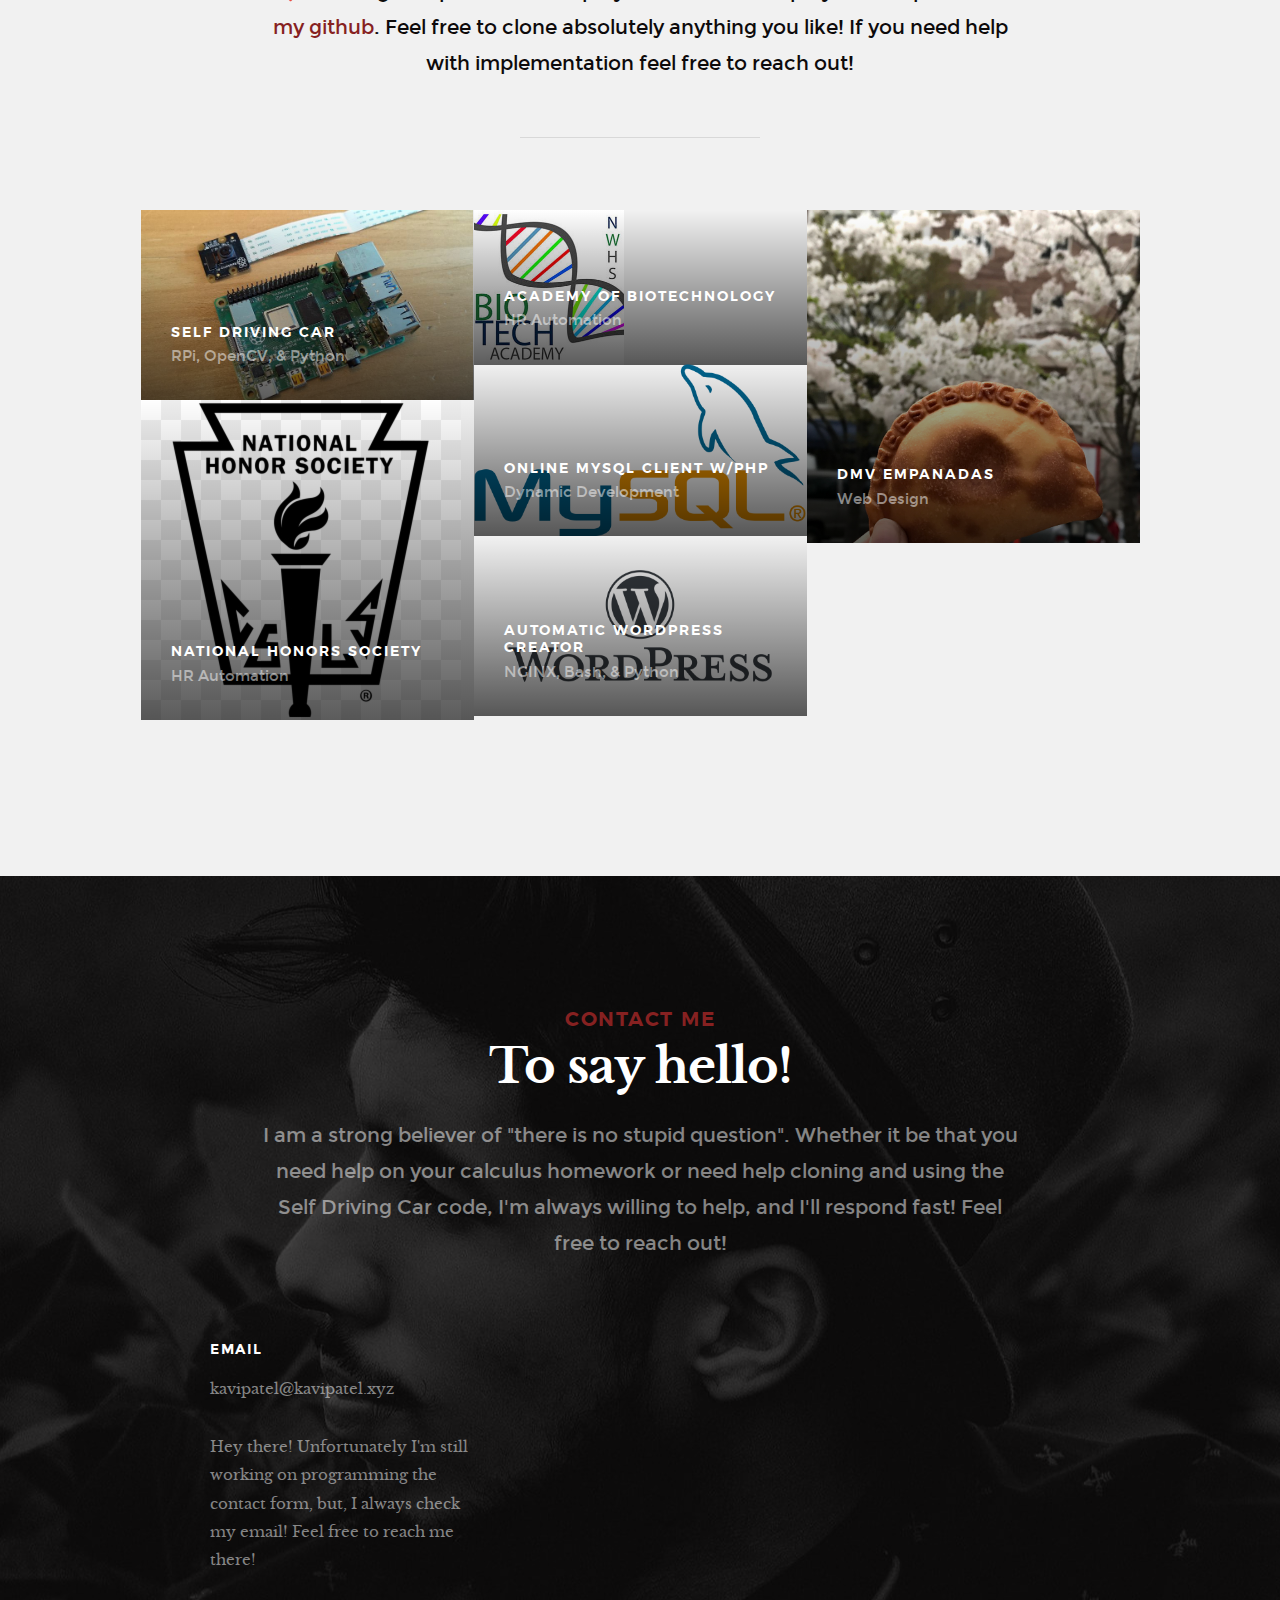
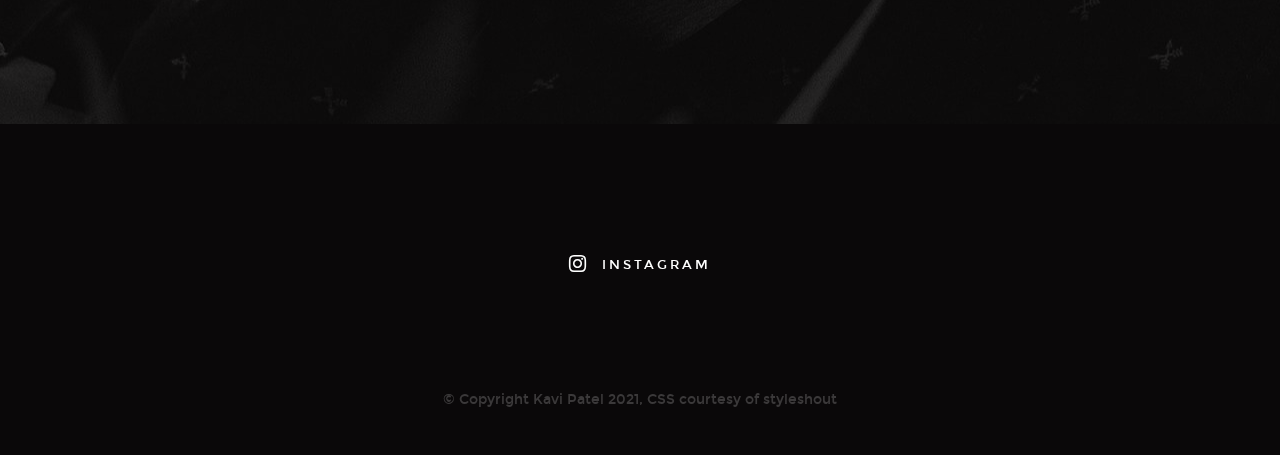
==== commit 21d93091: "minor" ====
--- a/dev/index.html
+++ b/dev/index.html
@@ -13,7 +13,7 @@
     <!--- basic page needs
     ================================================== -->
     <meta charset="utf-8">
-    <title>Hola</title>
+    <title>Welcome to Dev</title>
     <meta name="description" content="">
     <meta name="author" content="">
 
@@ -34,8 +34,8 @@
 
     <!-- favicons
     ================================================== -->
-    <link rel="shortcut icon" href="favicon.ico" type="image/x-icon">
-    <link rel="icon" href="favicon.ico" type="image/x-icon">
+    <!--<link rel="shortcut icon" href="favicon.ico" type="image/x-icon">
+    <link rel="icon" href="favicon.ico" type="image/x-icon"> -->
 
 </head>
 
